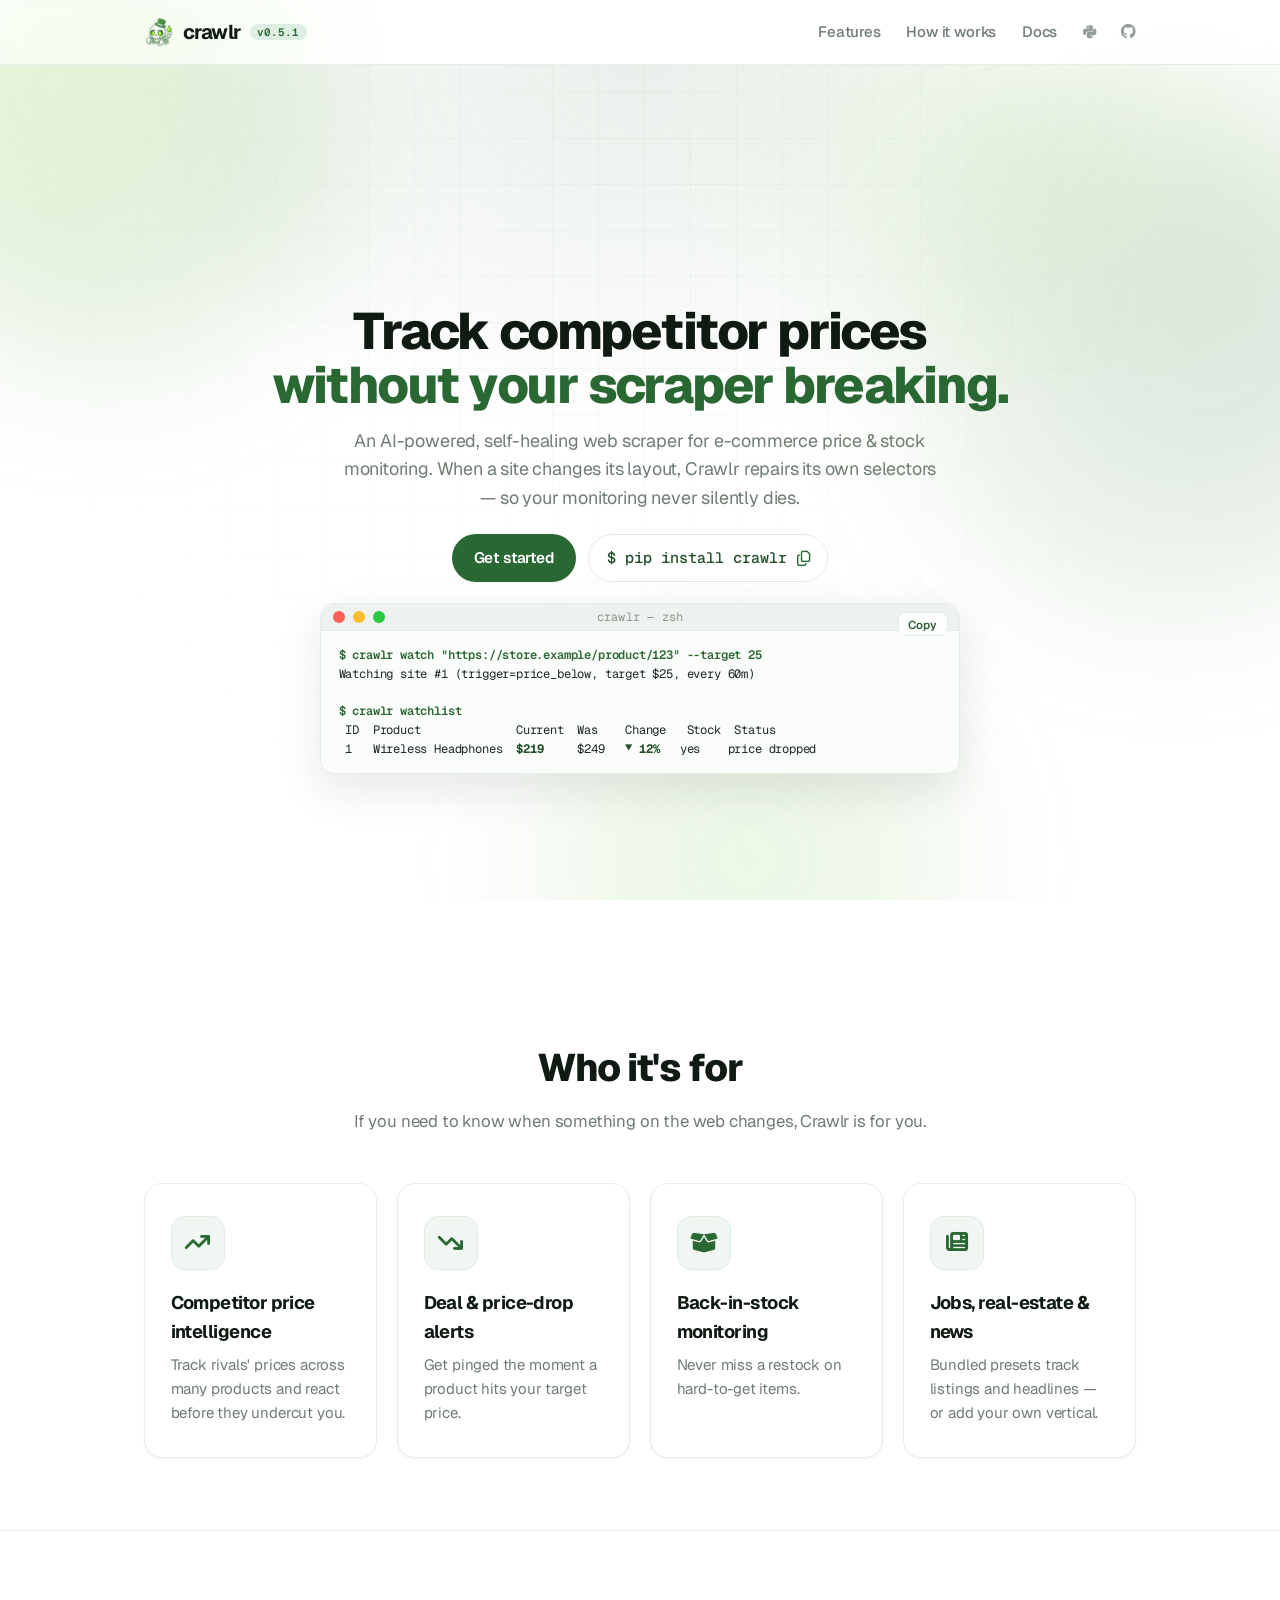
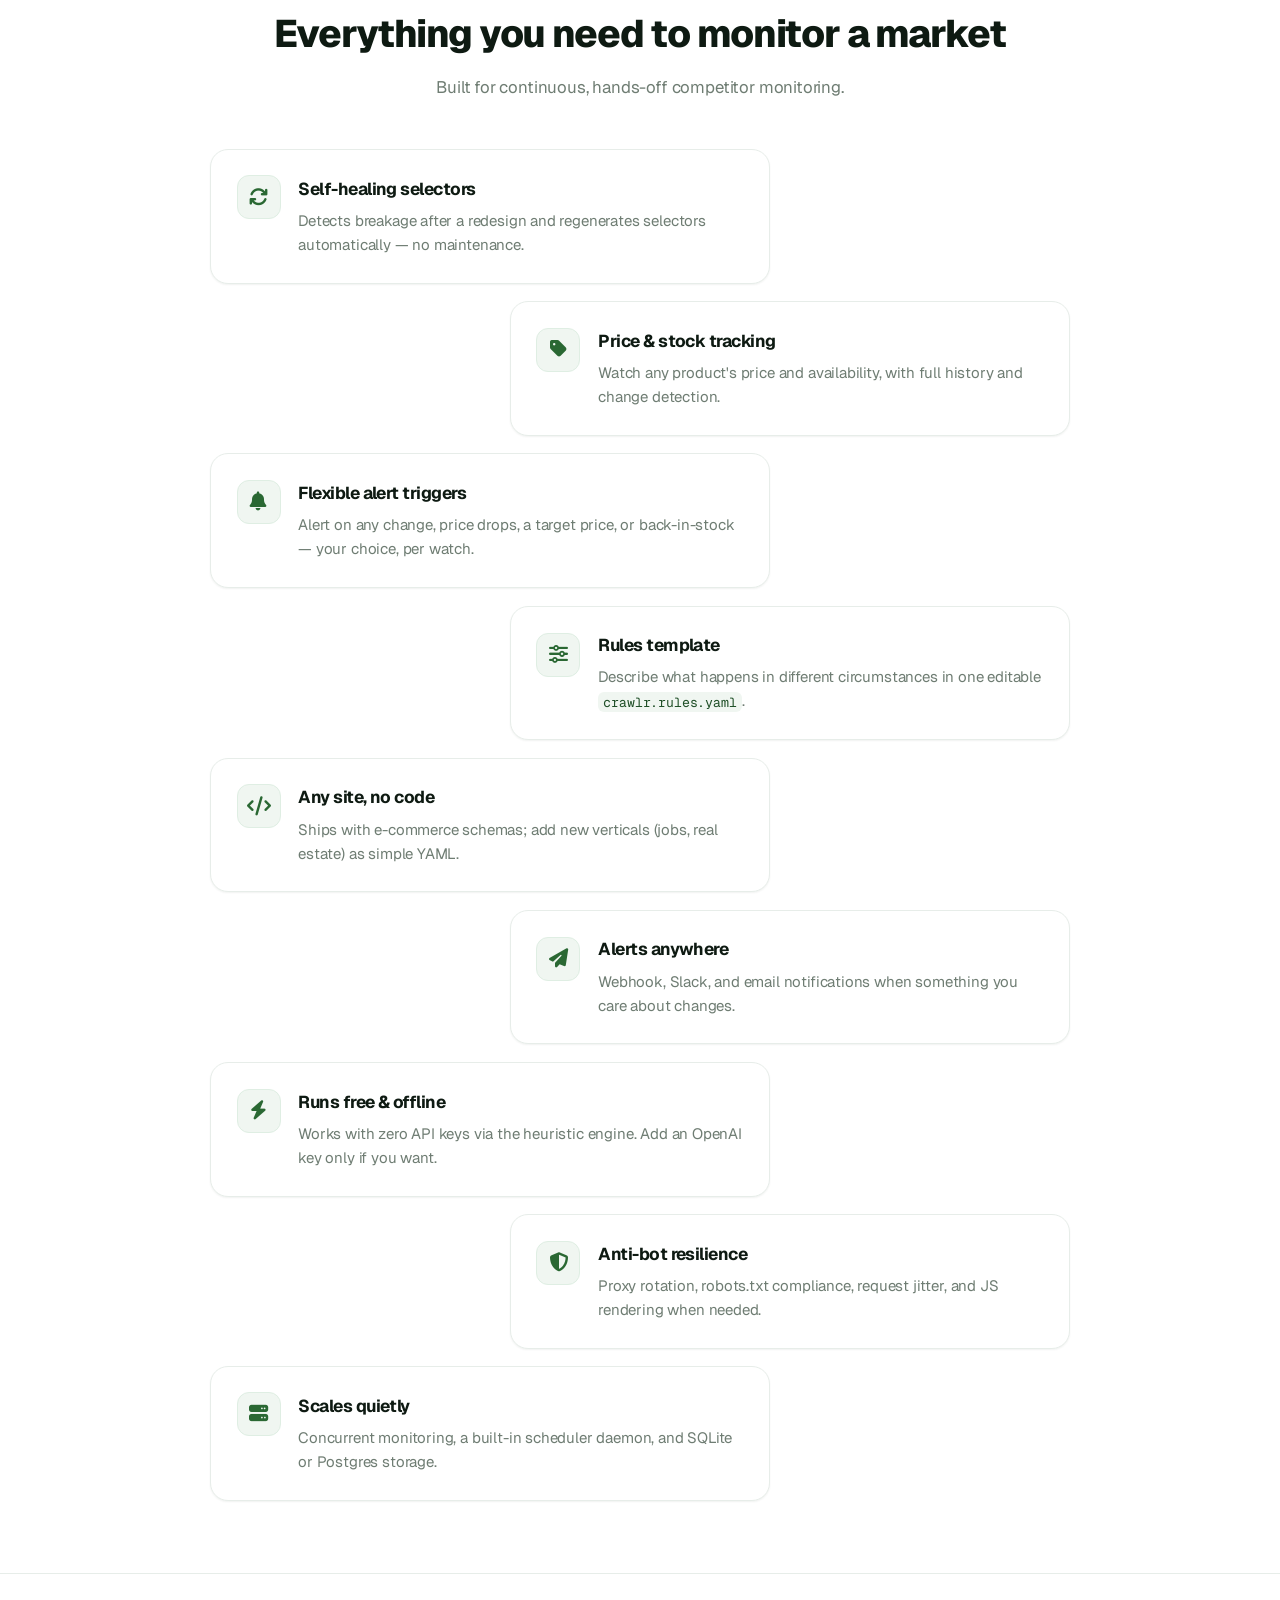
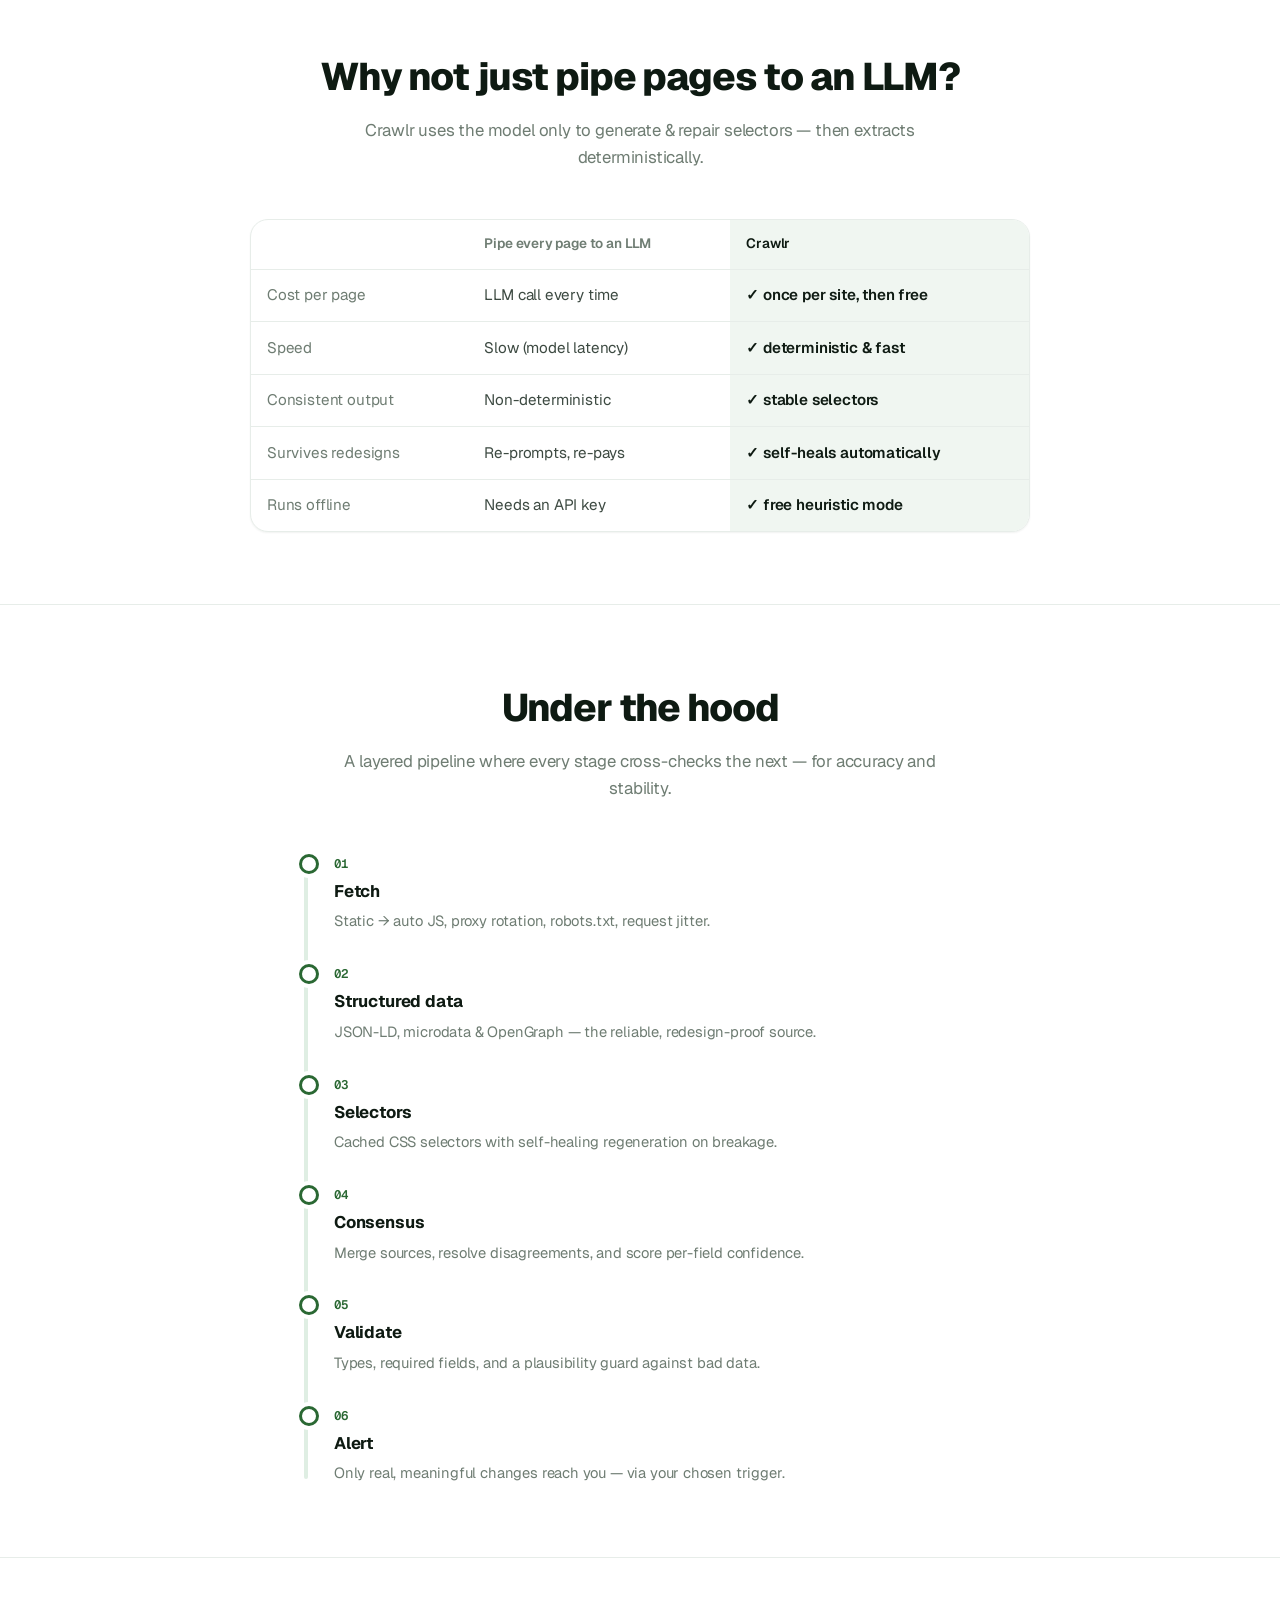
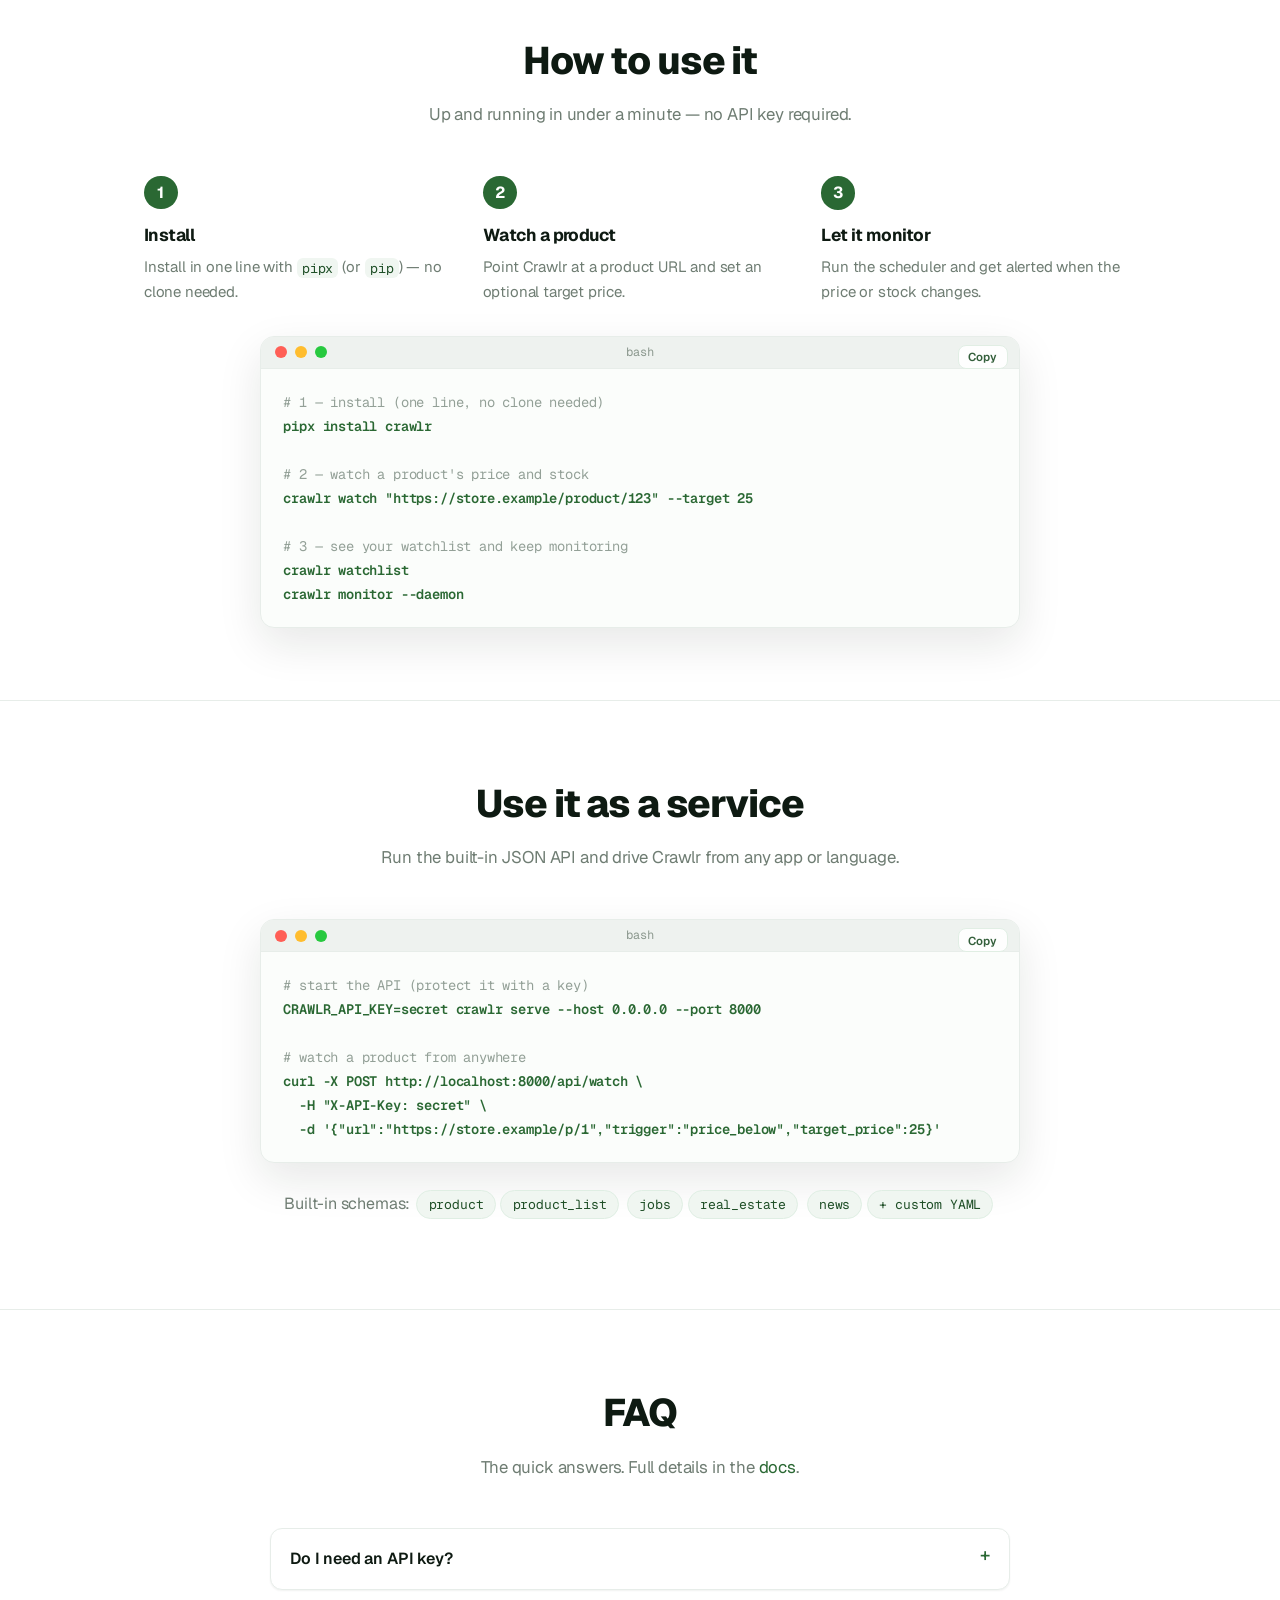
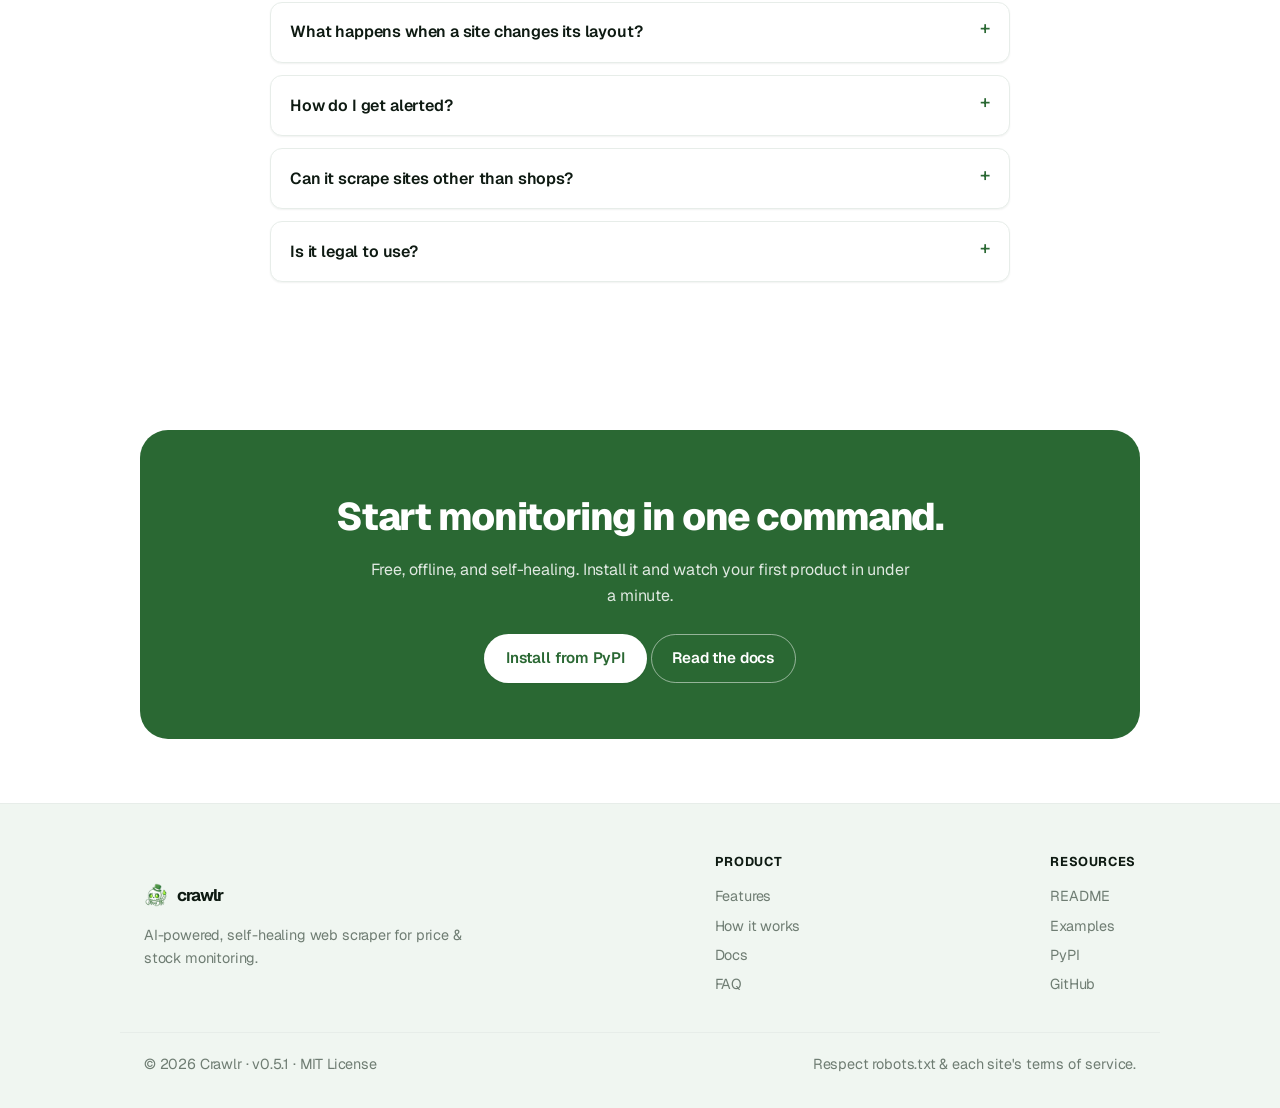
==== web/index.html @ 01086b63 "feat(canvas): query stores' JSON search APIs for real free results; 0.5.1 - Lazada (?ajax=true) and " ====
<!doctype html>
<html lang="en">
<head>
  <meta charset="utf-8">
  <meta name="viewport" content="width=device-width, initial-scale=1">
  <title>Crawlr — AI-powered, self-healing web scraper</title>
  <meta name="description" content="Crawlr is a command-line, AI-powered self-healing web scraper for e-commerce price and stock monitoring. It repairs its own selectors when sites change.">
  <meta name="theme-color" content="#2a6833">
  <link rel="canonical" href="https://01crawlr.vercel.app/">
  <link rel="icon" href="favicon.png" type="image/png">
  <link rel="apple-touch-icon" href="favicon.png">
  <meta property="og:type" content="website">
  <meta property="og:url" content="https://01crawlr.vercel.app/">
  <meta property="og:title" content="Crawlr — self-healing web scraper">
  <meta property="og:description" content="AI-powered CLI for e-commerce price & stock monitoring that repairs its own selectors when sites change.">
  <meta property="og:image" content="https://01crawlr.vercel.app/og-image.png">
  <meta name="twitter:card" content="summary_large_image">
  <meta name="twitter:title" content="Crawlr — self-healing web scraper">
  <meta name="twitter:image" content="https://01crawlr.vercel.app/og-image.png">
  <link rel="preconnect" href="https://fonts.googleapis.com">
  <link rel="preconnect" href="https://fonts.gstatic.com" crossorigin>
  <link href="https://fonts.googleapis.com/css2?family=Geist:wght@400;500;600;700;800&family=Geist+Mono:wght@400;500;600&display=swap" rel="stylesheet">
  <link href="https://unpkg.com/aos@2.3.1/dist/aos.css" rel="stylesheet">
  <link rel="stylesheet" href="https://cdnjs.cloudflare.com/ajax/libs/font-awesome/6.5.2/css/all.min.css" referrerpolicy="no-referrer">
  <link rel="stylesheet" href="styles.css">
</head>
<body>
  <div class="bg" aria-hidden="true">
    <span class="blob b1"></span>
    <span class="blob b2"></span>
    <span class="blob b3"></span>
    <span class="grid-overlay"></span>
  </div>

  <nav>
    <div class="wrap">
      <a class="brand" href="/">
        <img src="logo.png" alt="Crawlr logo">
        <span class="word">crawlr</span>
        <span class="ver">v0.5.1</span>
      </a>
      <div class="nav-links">
        <a href="#features">Features</a>
        <a href="#how" class="hide-sm">How it works</a>
        <a href="docs.html">Docs</a>
        <a class="icon-link" href="https://pypi.org/project/crawlr/" target="_blank" rel="noopener" aria-label="PyPI">
          <i class="fa-brands fa-python" aria-hidden="true"></i>
        </a>
        <a class="icon-link" href="https://github.com/ardfaiyaz/crawlr" target="_blank" rel="noopener" aria-label="GitHub">
          <i class="fa-brands fa-github" aria-hidden="true"></i>
        </a>
      </div>
    </div>
  </nav>

  <!-- Hero -->
  <header class="hero">
    <div class="wrap">
      <h1 data-aos="fade-up">Track competitor prices<br><span class="accent">without your scraper breaking.</span></h1>
      <p class="lead" data-aos="fade-up" data-aos-delay="80">
        An AI-powered, self-healing web scraper for e-commerce price &amp; stock monitoring.
        When a site changes its layout, Crawlr repairs its own selectors — so your
        monitoring never silently dies.
      </p>
      <div class="cta" data-aos="fade-up" data-aos-delay="160">
        <a class="btn btn-solid" href="#how">Get started</a>
        <button class="copychip" type="button" data-copy="pip install crawlr">
          <span class="mono">$ pip install crawlr</span>
          <span class="copychip-icon" aria-hidden="true"><i class="fa-regular fa-copy"></i></span>
        </button>
      </div>
      <div class="terminal" data-aos="fade-up" data-aos-delay="220">
        <div class="terminal-bar"><span class="tdot r"></span><span class="tdot y"></span><span class="tdot g"></span><span class="tterm">crawlr — zsh</span></div>
        <pre><span class="p">$ crawlr watch "https://store.example/product/123" --target 25</span>
Watching site #1 (trigger=price_below, target $25, every 60m)

<span class="p">$ crawlr watchlist</span>
 ID  Product              Current  Was    Change   Stock  Status
 1   Wireless Headphones  <b>$219</b>     $249   <b>▼ 12%</b>   yes    price dropped</pre>
      </div>
    </div>
  </header>

  <!-- Who it's for -->
  <section id="use-cases">
    <div class="wrap">
      <h2 data-aos="fade-up">Who it's for</h2>
      <p class="section-sub" data-aos="fade-up">If you need to know when something on the web changes, Crawlr is for you.</p>
      <div class="grid usecase-grid">
        <div class="card" data-aos="fade-up"><div class="tile"><i class="fa-solid fa-arrow-trend-up fa-fade" aria-hidden="true"></i></div><h3>Competitor price intelligence</h3><p>Track rivals' prices across many products and react before they undercut you.</p></div>
        <div class="card" data-aos="fade-up" data-aos-delay="60"><div class="tile"><i class="fa-solid fa-arrow-trend-down fa-fade" aria-hidden="true"></i></div><h3>Deal &amp; price-drop alerts</h3><p>Get pinged the moment a product hits your target price.</p></div>
        <div class="card" data-aos="fade-up" data-aos-delay="120"><div class="tile"><i class="fa-solid fa-box-open fa-bounce" aria-hidden="true"></i></div><h3>Back-in-stock monitoring</h3><p>Never miss a restock on hard-to-get items.</p></div>
        <div class="card" data-aos="fade-up" data-aos-delay="180"><div class="tile"><i class="fa-solid fa-newspaper fa-fade" aria-hidden="true"></i></div><h3>Jobs, real-estate &amp; news</h3><p>Bundled presets track listings and headlines — or add your own vertical.</p></div>
      </div>
    </div>
  </section>

  <!-- Features (alternating bento) -->
  <section id="features">
    <div class="wrap">
      <h2 data-aos="fade-up">Everything you need to monitor a market</h2>
      <p class="section-sub" data-aos="fade-up">Built for continuous, hands-off competitor monitoring.</p>
      <div class="bento">
        <div class="card" data-aos="fade-right"><div class="tile"><i class="fa-solid fa-arrows-rotate fa-spin" aria-hidden="true"></i></div><div><h3>Self-healing selectors</h3><p>Detects breakage after a redesign and regenerates selectors automatically — no maintenance.</p></div></div>
        <div class="card" data-aos="fade-left"><div class="tile"><i class="fa-solid fa-tag fa-fade" aria-hidden="true"></i></div><div><h3>Price &amp; stock tracking</h3><p>Watch any product's price and availability, with full history and change detection.</p></div></div>
        <div class="card" data-aos="fade-right"><div class="tile"><i class="fa-solid fa-bell fa-beat" aria-hidden="true"></i></div><div><h3>Flexible alert triggers</h3><p>Alert on any change, price drops, a target price, or back-in-stock — your choice, per watch.</p></div></div>
        <div class="card" data-aos="fade-left"><div class="tile"><i class="fa-solid fa-sliders fa-fade" aria-hidden="true"></i></div><div><h3>Rules template</h3><p>Describe what happens in different circumstances in one editable <code>crawlr.rules.yaml</code>.</p></div></div>
        <div class="card" data-aos="fade-right"><div class="tile"><i class="fa-solid fa-code fa-fade" aria-hidden="true"></i></div><div><h3>Any site, no code</h3><p>Ships with e-commerce schemas; add new verticals (jobs, real estate) as simple YAML.</p></div></div>
        <div class="card" data-aos="fade-left"><div class="tile"><i class="fa-solid fa-paper-plane fa-fade" aria-hidden="true"></i></div><div><h3>Alerts anywhere</h3><p>Webhook, Slack, and email notifications when something you care about changes.</p></div></div>
        <div class="card" data-aos="fade-right"><div class="tile"><i class="fa-solid fa-bolt fa-fade" aria-hidden="true"></i></div><div><h3>Runs free &amp; offline</h3><p>Works with zero API keys via the heuristic engine. Add an OpenAI key only if you want.</p></div></div>
        <div class="card" data-aos="fade-left"><div class="tile"><i class="fa-solid fa-shield-halved fa-fade" aria-hidden="true"></i></div><div><h3>Anti-bot resilience</h3><p>Proxy rotation, robots.txt compliance, request jitter, and JS rendering when needed.</p></div></div>
        <div class="card" data-aos="fade-right"><div class="tile"><i class="fa-solid fa-server fa-fade" aria-hidden="true"></i></div><div><h3>Scales quietly</h3><p>Concurrent monitoring, a built-in scheduler daemon, and SQLite or Postgres storage.</p></div></div>
      </div>
    </div>
  </section>

  <!-- Comparison -->
  <section id="why">
    <div class="wrap">
      <h2 data-aos="fade-up">Why not just pipe pages to an LLM?</h2>
      <p class="section-sub" data-aos="fade-up">Crawlr uses the model only to generate &amp; repair selectors — then extracts deterministically.</p>
      <div class="compare" data-aos="fade-up">
        <table>
          <thead><tr><th>&nbsp;</th><th>Pipe every page to an LLM</th><th class="crawlr">Crawlr</th></tr></thead>
          <tbody>
            <tr><td>Cost per page</td><td>LLM call every time</td><td class="crawlr">✓ once per site, then free</td></tr>
            <tr><td>Speed</td><td>Slow (model latency)</td><td class="crawlr">✓ deterministic &amp; fast</td></tr>
            <tr><td>Consistent output</td><td>Non-deterministic</td><td class="crawlr">✓ stable selectors</td></tr>
            <tr><td>Survives redesigns</td><td>Re-prompts, re-pays</td><td class="crawlr">✓ self-heals automatically</td></tr>
            <tr><td>Runs offline</td><td>Needs an API key</td><td class="crawlr">✓ free heuristic mode</td></tr>
          </tbody>
        </table>
      </div>
    </div>
  </section>

  <!-- Under the hood: animated vertical progress bar -->
  <section id="pipeline">
    <div class="wrap">
      <h2 data-aos="fade-up">Under the hood</h2>
      <p class="section-sub" data-aos="fade-up">A layered pipeline where every stage cross-checks the next — for accuracy and stability.</p>
      <div class="pipeline-vert" data-aos="fade-up">
        <div class="pl-track"><span class="pl-flow"></span></div>
        <ol class="pl-steps">
          <li class="pl-step"><span class="pl-k">01</span><h4>Fetch</h4><p>Static → auto JS, proxy rotation, robots.txt, request jitter.</p></li>
          <li class="pl-step"><span class="pl-k">02</span><h4>Structured data</h4><p>JSON-LD, microdata &amp; OpenGraph — the reliable, redesign-proof source.</p></li>
          <li class="pl-step"><span class="pl-k">03</span><h4>Selectors</h4><p>Cached CSS selectors with self-healing regeneration on breakage.</p></li>
          <li class="pl-step"><span class="pl-k">04</span><h4>Consensus</h4><p>Merge sources, resolve disagreements, and score per-field confidence.</p></li>
          <li class="pl-step"><span class="pl-k">05</span><h4>Validate</h4><p>Types, required fields, and a plausibility guard against bad data.</p></li>
          <li class="pl-step"><span class="pl-k">06</span><h4>Alert</h4><p>Only real, meaningful changes reach you — via your chosen trigger.</p></li>
        </ol>
      </div>
    </div>
  </section>

  <!-- How to use it -->
  <section id="how">
    <div class="wrap">
      <h2 data-aos="fade-up">How to use it</h2>
      <p class="section-sub" data-aos="fade-up">Up and running in under a minute — no API key required.</p>
      <div class="steps">
        <div class="step" data-aos="fade-up"><div class="n">1</div><h3>Install</h3><p>Install in one line with <code>pipx</code> (or <code>pip</code>) — no clone needed.</p></div>
        <div class="step" data-aos="fade-up" data-aos-delay="80"><div class="n">2</div><h3>Watch a product</h3><p>Point Crawlr at a product URL and set an optional target price.</p></div>
        <div class="step" data-aos="fade-up" data-aos-delay="160"><div class="n">3</div><h3>Let it monitor</h3><p>Run the scheduler and get alerted when the price or stock changes.</p></div>
      </div>
      <div class="terminal" data-aos="fade-up">
        <div class="terminal-bar"><span class="tdot r"></span><span class="tdot y"></span><span class="tdot g"></span><span class="tterm">bash</span></div>
        <pre><span class="c"># 1 — install (one line, no clone needed)</span>
<span class="p">pipx install crawlr</span>

<span class="c"># 2 — watch a product's price and stock</span>
<span class="p">crawlr watch "https://store.example/product/123" --target 25</span>

<span class="c"># 3 — see your watchlist and keep monitoring</span>
<span class="p">crawlr watchlist</span>
<span class="p">crawlr monitor --daemon</span></pre>
      </div>
    </div>
  </section>

  <!-- Hosted API -->
  <section id="api">
    <div class="wrap">
      <h2 data-aos="fade-up">Use it as a service</h2>
      <p class="section-sub" data-aos="fade-up">Run the built-in JSON API and drive Crawlr from any app or language.</p>
      <div class="terminal" data-aos="fade-up">
        <div class="terminal-bar"><span class="tdot r"></span><span class="tdot y"></span><span class="tdot g"></span><span class="tterm">bash</span></div>
        <pre><span class="c"># start the API (protect it with a key)</span>
<span class="p">CRAWLR_API_KEY=secret crawlr serve --host 0.0.0.0 --port 8000</span>

<span class="c"># watch a product from anywhere</span>
<span class="p">curl -X POST http://localhost:8000/api/watch \
  -H "X-API-Key: secret" \
  -d '{"url":"https://store.example/p/1","trigger":"price_below","target_price":25}'</span></pre>
      </div>
      <p class="verticals" data-aos="fade-up">
        Built-in schemas:
        <span class="pill">product</span><span class="pill">product_list</span>
        <span class="pill">jobs</span><span class="pill">real_estate</span>
        <span class="pill">news</span><span class="pill">+ custom YAML</span>
      </p>
    </div>
  </section>

  <!-- FAQ -->
  <section id="faq">
    <div class="wrap">
      <h2 data-aos="fade-up">FAQ</h2>
      <p class="section-sub" data-aos="fade-up">The quick answers. Full details in the <a href="docs.html">docs</a>.</p>
      <div class="faq" data-aos="fade-up">
        <details>
          <summary>Do I need an API key?</summary>
          <p>No. Crawlr runs fully offline using a free heuristic selector engine. An OpenAI or
            Anthropic key is optional and only improves accuracy on unusual layouts — and even then
            the model runs once per site, so cost is tiny.</p>
        </details>
        <details>
          <summary>What happens when a site changes its layout?</summary>
          <p>Crawlr detects when its cached selectors stop matching and automatically regenerates
            them — so your monitoring keeps working instead of silently breaking.</p>
        </details>
        <details>
          <summary>How do I get alerted?</summary>
          <p>Choose a trigger per watch — any change, price drop, a target price, or back-in-stock —
            and connect a webhook, Slack, or email. For richer logic, edit a single
            <code>crawlr.rules.yaml</code>.</p>
        </details>
        <details>
          <summary>Can it scrape sites other than shops?</summary>
          <p>Yes. The engine is general-purpose; add new verticals (jobs, real estate, leads) as
            plain YAML schemas — no code.</p>
        </details>
        <details>
          <summary>Is it legal to use?</summary>
          <p>Crawlr honors robots.txt by default. You're responsible for respecting each site's
            terms of service — point it at sites you're allowed to monitor.</p>
        </details>
      </div>
    </div>
  </section>

  <!-- CTA -->
  <section class="cta-band" data-aos="zoom-in">
    <div class="wrap">
      <h2>Start monitoring in one command.</h2>
      <p>Free, offline, and self-healing. Install it and watch your first product in under a minute.</p>
      <div class="cta">
        <a class="btn btn-solid" href="https://pypi.org/project/crawlr/" target="_blank" rel="noopener">Install from PyPI</a>
        <a class="btn btn-ghost" href="docs.html">Read the docs</a>
      </div>
    </div>
  </section>

  <!-- Footer -->
  <footer>
    <div class="wrap footer-top">
      <div class="footer-brand">
        <a class="brand" href="/"><img src="logo.png" alt="Crawlr logo"><span class="word">crawlr</span></a>
        <p>AI-powered, self-healing web scraper for price &amp; stock monitoring.</p>
      </div>
      <div class="footer-col">
        <h5>Product</h5>
        <a href="#features">Features</a>
        <a href="#how">How it works</a>
        <a href="docs.html">Docs</a>
        <a href="#faq">FAQ</a>
      </div>
      <div class="footer-col">
        <h5>Resources</h5>
        <a href="https://github.com/ardfaiyaz/crawlr#readme" target="_blank" rel="noopener">README</a>
        <a href="https://github.com/ardfaiyaz/crawlr/tree/main/examples" target="_blank" rel="noopener">Examples</a>
        <a href="https://pypi.org/project/crawlr/" target="_blank" rel="noopener">PyPI</a>
        <a href="https://github.com/ardfaiyaz/crawlr" target="_blank" rel="noopener">GitHub</a>
      </div>
    </div>
    <div class="wrap footer-bottom">
      <span>© 2026 Crawlr · v0.5.1 · MIT License</span>
      <span class="muted-note">Respect robots.txt &amp; each site's terms of service.</span>
    </div>
  </footer>

  <script src="https://unpkg.com/aos@2.3.1/dist/aos.js"></script>
  <script src="app.js"></script>
</body>
</html>
---- web/styles.css ----
/* Crawlr website — white & green (#2a6833), Geist type, Apple/firecrawl-inspired. */
:root {
  --green: #2a6833;
  --green-strong: #1f4f27;
  --green-050: #f0f6f1;
  --green-100: #dfeee3;
  --lime: #7bd23f;

  --ink: #0e1a12;
  --body: #3d4a42;
  --muted: #6f7d73;
  --paper: #ffffff;
  --line: #e7ede9;
  --card: #ffffff;

  --radius: 18px;
  --radius-sm: 12px;
  --shadow-sm: 0 1px 2px rgba(16, 26, 18, 0.06);
  --shadow: 0 10px 30px rgba(16, 26, 18, 0.08);

  --font: "Geist", -apple-system, BlinkMacSystemFont, "SF Pro Text", "Segoe UI", Roboto, sans-serif;
  --mono: "Geist Mono", ui-monospace, "SF Mono", Menlo, Consolas, monospace;
}

* { box-sizing: border-box; }
html { scroll-behavior: smooth; background: var(--paper); }
body {
  font-family: var(--font);
  color: var(--body);
  background: transparent;
  margin: 0;
  line-height: 1.6;
  letter-spacing: -0.011em;
  -webkit-font-smoothing: antialiased;
}
h1, h2, h3 { color: var(--ink); letter-spacing: -0.03em; }
a { color: var(--green); text-decoration: none; }
a:hover { color: var(--green-strong); }

.wrap { max-width: 1040px; margin: 0 auto; padding: 0 1.5rem; }
.accent { color: var(--green); }

/* ---- Nav ---- */
nav {
  position: sticky; top: 0; z-index: 20;
  background: rgba(255, 255, 255, 0.72);
  backdrop-filter: saturate(180%) blur(18px);
  -webkit-backdrop-filter: saturate(180%) blur(18px);
  border-bottom: 1px solid var(--line);
}
nav .wrap { display: flex; align-items: center; justify-content: space-between; height: 64px; }
.brand { display: inline-flex; align-items: center; gap: 0.55rem; color: var(--ink); font-weight: 700; }
.brand img { width: 30px; height: 30px; display: block; }
.brand .word { font-size: 1.25rem; letter-spacing: -0.04em; }
.brand .ver {
  font-family: var(--mono);
  font-size: 0.68rem;
  font-weight: 600;
  color: var(--green);
  background: var(--green-100);
  border: 1px solid var(--green-100);
  padding: 0.08rem 0.4rem;
  border-radius: 999px;
  letter-spacing: 0;
  line-height: 1;
}
.nav-links { display: flex; align-items: center; gap: 1.6rem; }
.nav-links a { color: var(--muted); font-size: 0.94rem; font-weight: 500; }
.nav-links a:hover { color: var(--ink); }

/* ---- Buttons ---- */
.btn {
  display: inline-flex; align-items: center; gap: 0.4rem; font-family: var(--font);
  font-size: 0.95rem; font-weight: 600; padding: 0.7rem 1.3rem; border-radius: 999px;
  cursor: pointer; border: 1px solid transparent; transition: all 0.15s ease; white-space: nowrap;
}
.btn-solid { background: var(--green); color: #fff; box-shadow: var(--shadow-sm); }
.btn-solid:hover { background: var(--green-strong); color: #fff; transform: translateY(-1px); }
.btn-ghost { background: #fff; color: var(--green); border-color: var(--green-100); }
.btn-ghost:hover { color: var(--green-strong); border-color: var(--green); }
.btn-sm { padding: 0.45rem 0.95rem; font-size: 0.86rem; }

/* ---- Hero ---- */
.hero { position: relative; padding: 6.5rem 0 4.5rem; text-align: center; overflow: hidden; }
.hero::before {
  content: ""; position: absolute; inset: 0; z-index: -1;
  background:
    radial-gradient(60% 60% at 50% 0%, rgba(42, 104, 51, 0.10), transparent 70%),
    radial-gradient(40% 40% at 80% 10%, rgba(123, 210, 63, 0.10), transparent 70%);
}
.eyebrow {
  display: inline-flex; align-items: center; gap: 0.45rem; font-size: 0.8rem; font-weight: 600;
  color: var(--green-strong); background: var(--green-050); border: 1px solid var(--green-100);
  padding: 0.35rem 0.85rem; border-radius: 999px; margin-bottom: 1.5rem;
}
.eyebrow .dot { width: 7px; height: 7px; border-radius: 50%; background: var(--green); }
.hero h1 { font-size: clamp(2.6rem, 6.2vw, 4.4rem); line-height: 1.03; margin: 0 0 1.2rem; font-weight: 800; }
.hero p.lead { font-size: clamp(1.05rem, 2.2vw, 1.35rem); color: var(--muted); max-width: 660px; margin: 0 auto 2rem; }
.hero .cta { display: flex; gap: 0.8rem; justify-content: center; flex-wrap: wrap; }

/* ---- Sections ---- */
section { padding: 4.5rem 0; }
section + section { border-top: 1px solid var(--line); }
section h2 { font-size: clamp(1.7rem, 3.6vw, 2.4rem); font-weight: 800; margin: 0 0 0.6rem; text-align: center; }
section .section-sub { color: var(--muted); text-align: center; max-width: 640px; margin: 0 auto 3rem; font-size: 1.05rem; }

/* ---- Feature grid ---- */
.grid { display: grid; grid-template-columns: repeat(3, 1fr); gap: 1.1rem; }
.card {
  background: var(--card); border: 1px solid var(--line); border-radius: var(--radius);
  padding: 1.6rem; box-shadow: var(--shadow-sm); transition: transform 0.12s ease, box-shadow 0.15s ease, border-color 0.15s ease;
}
.card:hover { transform: translateY(-3px); box-shadow: var(--shadow); border-color: var(--green-100); }
.tile {
  width: 44px; height: 44px; border-radius: 12px; background: var(--green-050);
  color: var(--green); display: flex; align-items: center; justify-content: center;
  font-family: var(--mono); font-size: 1.25rem; font-weight: 700; margin-bottom: 1rem;
  border: 1px solid var(--green-100);
}
.card h3 { margin: 0 0 0.4rem; font-size: 1.08rem; }
.card p { margin: 0; color: var(--muted); font-size: 0.94rem; }

/* ---- Steps ---- */
.steps { display: grid; grid-template-columns: repeat(3, 1fr); gap: 1.5rem; margin-bottom: 2rem; }
.step .n {
  display: inline-flex; align-items: center; justify-content: center; width: 2.1rem; height: 2.1rem;
  border-radius: 50%; background: var(--green); color: #fff; font-weight: 700; margin-bottom: 0.8rem;
}
.step h3 { margin: 0 0 0.35rem; font-size: 1.08rem; }
.step p { margin: 0; color: var(--muted); font-size: 0.94rem; }

/* ---- Code cards ---- */
pre {
  position: relative; background: #0e1a12; color: #eaf3ec; border-radius: var(--radius);
  padding: 1.3rem 1.4rem; overflow-x: auto; font-family: var(--mono); font-size: 0.86rem;
  line-height: 1.75; margin: 1.25rem 0; box-shadow: var(--shadow); border: 1px solid #16241a;
}
pre.light {
  background: var(--green-050); color: var(--ink); border: 1px solid var(--green-100); box-shadow: var(--shadow-sm);
}
pre .p { color: var(--lime); font-weight: 500; }
pre.light .p { color: var(--green); font-weight: 600; }
pre .c { color: #7f9a86; }
pre.light .c { color: var(--muted); }
pre b { color: #fff; }
pre.light b { color: var(--green-strong); }
code { font-family: var(--mono); font-size: 0.88em; background: var(--green-050); color: var(--green-strong); padding: 0.12em 0.4em; border-radius: 6px; }
pre code { background: none; padding: 0; color: inherit; }
.hero-demo { text-align: left; max-width: 760px; margin: 2.75rem auto 0; }

.copy {
  position: absolute; top: 0.6rem; right: 0.6rem; font-family: var(--font); background: rgba(255,255,255,0.9);
  color: var(--green-strong); border: 1px solid var(--green-100); border-radius: 8px; padding: 0.22rem 0.6rem;
  font-size: 0.72rem; font-weight: 600; cursor: pointer; opacity: 0.9;
}
.copy:hover { opacity: 1; background: #fff; }

/* ---- FAQ ---- */
.faq { max-width: 740px; margin: 0 auto; }
.faq details { background: #fff; border: 1px solid var(--line); border-radius: var(--radius-sm); padding: 0 1.2rem; margin-bottom: 0.75rem; box-shadow: var(--shadow-sm); }
.faq details[open] { border-color: var(--green-100); }
.faq summary { cursor: pointer; font-weight: 600; color: var(--ink); padding: 1.05rem 0; list-style: none; outline: none; }
.faq summary::-webkit-details-marker { display: none; }
.faq summary::after { content: "+"; float: right; color: var(--green); font-weight: 500; font-size: 1.15rem; line-height: 1; }
.faq details[open] summary::after { content: "\2013"; }
.faq details p { margin: 0 0 1.1rem; color: var(--body); font-size: 0.96rem; }

/* ---- Footer ---- */
footer { border-top: 1px solid var(--line); padding: 2.5rem 0; color: var(--muted); font-size: 0.9rem; background: var(--green-050); }
footer .wrap { display: flex; align-items: center; justify-content: space-between; flex-wrap: wrap; gap: 1rem; }
footer .brand img { width: 24px; height: 24px; }
footer .brand .word { font-size: 1.05rem; }

/* ---- Responsive ---- */
@media (max-width: 820px) {
  .grid, .steps { grid-template-columns: 1fr; }
  .nav-links { gap: 1rem; }
  .nav-links .hide-sm { display: none; }
}


/* ---- Animated abstract background ---- */
.bg { position: fixed; inset: 0; z-index: -1; overflow: hidden; pointer-events: none; background: var(--paper); }
.blob { position: absolute; border-radius: 50%; filter: blur(72px); opacity: 0.5; will-change: transform; }
.b1 { width: 460px; height: 460px; left: -120px; top: -90px;
      background: radial-gradient(circle at 30% 30%, rgba(123,210,63,0.45), rgba(42,104,51,0.22)); animation: float1 26s ease-in-out infinite; }
.b2 { width: 520px; height: 520px; right: -150px; top: 100px;
      background: radial-gradient(circle at 60% 40%, rgba(42,104,51,0.34), rgba(123,210,63,0.14)); animation: float2 32s ease-in-out infinite; }
.b3 { width: 420px; height: 420px; left: 42%; bottom: -170px;
      background: radial-gradient(circle at 50% 50%, rgba(123,210,63,0.30), rgba(42,104,51,0.12)); animation: float3 28s ease-in-out infinite; }
@keyframes float1 { 0%,100% { transform: translate(0,0) scale(1); } 50% { transform: translate(90px,60px) scale(1.15); } }
@keyframes float2 { 0%,100% { transform: translate(0,0) scale(1); } 50% { transform: translate(-80px,50px) scale(1.1); } }
@keyframes float3 { 0%,100% { transform: translate(0,0) scale(1); } 50% { transform: translate(40px,-70px) scale(1.2); } }
.grid-overlay {
  position: absolute; inset: 0;
  background-image:
    linear-gradient(rgba(42,104,51,0.045) 1px, transparent 1px),
    linear-gradient(90deg, rgba(42,104,51,0.045) 1px, transparent 1px);
  background-size: 46px 46px;
  -webkit-mask-image: radial-gradient(circle at 50% 25%, black, transparent 72%);
  mask-image: radial-gradient(circle at 50% 25%, black, transparent 72%);
}
@media (prefers-reduced-motion: reduce) { .blob { animation: none; } }

/* ---- Nav icons ---- */
.icon-link { display: inline-flex; align-items: center; opacity: 0.75; transition: opacity 0.15s ease; }
.icon-link:hover { opacity: 1; }
.icon-link img { display: block; }

/* ---- Stats strip ---- */
.stats { padding: 2.5rem 0; }
.stats .wrap { display: grid; grid-template-columns: repeat(4, 1fr); gap: 1rem; text-align: center; }
.stat { display: flex; flex-direction: column; gap: 0.15rem; }
.stat .num { font-size: 2rem; font-weight: 800; color: var(--green); letter-spacing: -0.03em; }
.stat .lbl { color: var(--muted); font-size: 0.88rem; }

/* ---- Pipeline ---- */
.pipeline { display: flex; align-items: stretch; justify-content: center; flex-wrap: wrap; gap: 0.6rem; }
.layer {
  flex: 1 1 148px; min-width: 148px; background: var(--card); border: 1px solid var(--line);
  border-radius: var(--radius-sm); padding: 1rem 1.05rem; box-shadow: var(--shadow-sm);
  transition: transform 0.12s ease, border-color 0.15s ease;
}
.layer:hover { transform: translateY(-3px); border-color: var(--green-100); }
.layer .k { font-family: var(--mono); font-size: 0.75rem; color: var(--green); font-weight: 600; }
.layer h4 { margin: 0.3rem 0; font-size: 1rem; color: var(--ink); }
.layer p { margin: 0; color: var(--muted); font-size: 0.85rem; }
.arrow { display: flex; align-items: center; color: var(--green); font-weight: 700; font-size: 1.1rem; }

/* ---- CTA band ---- */
.cta-band {
  text-align: center; background: var(--green); color: #fff; border-radius: 28px;
  max-width: 1000px; margin: 4rem auto; padding: 3.5rem 1.5rem; border-top: none;
}
.cta-band h2 { color: #fff; }
.cta-band p { color: rgba(255,255,255,0.85); max-width: 540px; margin: 0.5rem auto 1.6rem; }
.cta-band .cta { justify-content: center; }
.cta-band .btn-solid { background: #fff; color: var(--green); }
.cta-band .btn-solid:hover { background: #eef5f0; color: var(--green-strong); }
.cta-band .btn-ghost { background: transparent; color: #fff; border-color: rgba(255,255,255,0.5); }
.cta-band .btn-ghost:hover { color: #fff; border-color: #fff; }

/* ---- Footer icons ---- */
.footer-links { display: flex; gap: 1rem; align-items: center; }
.footer-links a { opacity: 0.8; }
.footer-links a:hover { opacity: 1; }
.footer-links img { display: block; }

@media (max-width: 820px) {
  .stats .wrap { grid-template-columns: repeat(2, 1fr); gap: 1.5rem; }
  .arrow { transform: rotate(90deg); }
  .layer { flex-basis: 100%; }
}


/* ---- Badges row ---- */
.badges { display: flex; gap: 0.5rem; justify-content: center; flex-wrap: wrap; margin-top: 1.5rem; }
.badges img { height: 22px; }

/* ---- Copy chip (hero install) ---- */
.copychip {
  display: inline-flex; align-items: center; gap: 0.6rem; font-family: var(--font);
  background: #fff; color: var(--green-strong); border: 1px solid var(--green-100);
  border-radius: 999px; padding: 0.6rem 1.1rem; font-size: 0.95rem; font-weight: 600;
  cursor: pointer; transition: all 0.15s ease;
}
.copychip:hover { border-color: var(--green); transform: translateY(-1px); }
.copychip .mono { font-family: var(--mono); font-weight: 500; }
.copychip .copychip-icon { color: var(--green); font-size: 1.05rem; }
.copychip.copied { border-color: var(--green); }

/* ---- Comparison table ---- */
.compare { max-width: 780px; margin: 0 auto; border: 1px solid var(--line); border-radius: var(--radius); overflow: hidden; box-shadow: var(--shadow-sm); background: #fff; }
.compare table { width: 100%; border-collapse: collapse; font-size: 0.95rem; }
.compare th, .compare td { text-align: left; padding: 0.85rem 1rem; border-bottom: 1px solid var(--line); }
.compare thead th { color: var(--muted); font-weight: 600; font-size: 0.85rem; }
.compare th.crawlr, .compare td.crawlr { background: var(--green-050); color: var(--ink); font-weight: 600; }
.compare tbody tr:last-child td { border-bottom: 0; }
.compare td:first-child { color: var(--muted); }

/* ---- Verticals pills ---- */
.verticals { text-align: center; color: var(--muted); margin-top: 1.5rem; }
.pill {
  display: inline-block; background: var(--green-050); color: var(--green-strong);
  border: 1px solid var(--green-100); border-radius: 999px; padding: 0.2rem 0.7rem;
  font-family: var(--mono); font-size: 0.82rem; margin: 0.15rem;
}

/* ---- Richer footer ---- */
footer { border-top: 1px solid var(--line); padding: 3rem 0 2rem; color: var(--muted); font-size: 0.9rem; background: var(--green-050); }
.footer-top { display: grid; grid-template-columns: 2fr 1fr 1fr; gap: 2rem; }
.footer-brand p { margin: 0.6rem 0 0; max-width: 320px; }
.footer-col h5 { margin: 0 0 0.6rem; color: var(--ink); font-size: 0.8rem; text-transform: uppercase; letter-spacing: 0.05em; }
.footer-col a { display: block; color: var(--muted); padding: 0.2rem 0; }
.footer-col a:hover { color: var(--green-strong); }
.footer-bottom { display: flex; justify-content: space-between; flex-wrap: wrap; gap: 0.5rem; margin-top: 2rem; padding-top: 1.25rem; border-top: 1px solid var(--line); }
.footer-bottom .muted-note { color: var(--muted); }

@media (max-width: 820px) {
  .footer-top { grid-template-columns: 1fr; gap: 1.5rem; }
}


/* =========================================================================
   v4 — Apple/iOS polish, macOS terminals, bento, vertical pipeline, docs
   ========================================================================= */

/* ---- macOS terminal window (wraps all code blocks) ---- */
.terminal {
  position: relative; max-width: 760px; margin: 1.75rem auto 0; text-align: left;
  background: #0e1a12; border: 1px solid #16241a; border-radius: 14px; overflow: hidden;
  box-shadow: 0 20px 55px rgba(16, 26, 18, 0.18);
}
.hero .terminal { margin-top: 2.75rem; }
.terminal-bar {
  position: relative; display: flex; align-items: center; gap: 8px;
  padding: 0.6rem 0.9rem; background: #182a1f; border-bottom: 1px solid #0a140e;
}
.tdot { width: 12px; height: 12px; border-radius: 50%; display: inline-block; }
.tdot.r { background: #ff5f56; } .tdot.y { background: #ffbd2e; } .tdot.g { background: #27c93f; }
.tterm {
  position: absolute; left: 0; right: 0; text-align: center; pointer-events: none;
  color: #7f9a86; font-family: var(--mono); font-size: 0.75rem; letter-spacing: 0.02em;
}
.terminal pre {
  margin: 0; border: 0; border-radius: 0; box-shadow: none; background: transparent;
}
.terminal .copy { top: 0.5rem; right: 0.7rem; z-index: 2; }

/* ---- Alternating bento (Features) ---- */
.bento { display: flex; flex-direction: column; gap: 1.1rem; max-width: 860px; margin: 0 auto; }
.bento .card { display: flex; gap: 1.1rem; align-items: flex-start; width: min(560px, 94%); }
.bento .card .tile { flex: 0 0 auto; }
.bento .card h3 { margin: 0 0 0.35rem; }
.bento .card:nth-child(odd) { align-self: flex-start; }
.bento .card:nth-child(even) { align-self: flex-end; }

/* ---- Animated vertical progress pipeline ---- */
.pipeline-vert { position: relative; max-width: 700px; margin: 0 auto; padding-left: 44px; }
.pl-track {
  position: absolute; left: 14px; top: 6px; bottom: 6px; width: 4px;
  background: var(--green-100); border-radius: 4px; overflow: hidden;
}
.pl-flow {
  position: absolute; left: 0; right: 0; height: 42%; top: -42%;
  background: linear-gradient(180deg, transparent, var(--green), var(--lime));
  animation: plflow 2.6s linear infinite;
}
@keyframes plflow { to { top: 100%; } }
.pl-steps { list-style: none; margin: 0; padding: 0; }
.pl-step { position: relative; padding: 0 0 1.7rem; }
.pl-step:last-child { padding-bottom: 0; }
.pl-step::before {
  content: ""; position: absolute; left: -35px; top: 4px; width: 14px; height: 14px;
  border-radius: 50%; background: #fff; border: 3px solid var(--green);
  box-shadow: 0 0 0 4px var(--paper); transition: transform 0.15s ease, background 0.15s ease;
}
.pl-step:hover::before { transform: scale(1.35); background: var(--green); }
.pl-k { font-family: var(--mono); color: var(--green); font-weight: 600; font-size: 0.78rem; }
.pl-step h4 { margin: 0.15rem 0 0.3rem; color: var(--ink); font-size: 1.05rem; }
.pl-step p { margin: 0; color: var(--muted); font-size: 0.92rem; }

/* ---- Extra hover effects ---- */
.card .tile { transition: background 0.18s ease, color 0.18s ease, border-color 0.18s ease; }
.card:hover .tile { background: var(--green); color: #fff; border-color: var(--green); }

/* ---- Icon library (Font Awesome) ---- */
.tile i { font-size: 1.2rem; line-height: 1; }
.usecase-grid .card .tile i { font-size: 1.4rem; }
.icon-link { font-size: 1.2rem; }
.icon-link i { transition: transform 0.18s ease; }
.icon-link:hover i { transform: translateY(-2px) scale(1.1); }
.copychip-icon i { font-size: 0.95rem; }
.copychip:hover .copychip-icon i { animation: copypop 0.45s ease; }
@keyframes copypop { 0% { transform: scale(1); } 45% { transform: scale(1.25) rotate(-8deg); } 100% { transform: scale(1); } }
/* slow a couple of the busier animations so the page stays calm */
.tile .fa-spin { --fa-animation-duration: 6s; }
.tile .fa-fade { --fa-animation-duration: 3s; --fa-fade-opacity: 0.55; }
.tile .fa-beat { --fa-animation-duration: 2.4s; --fa-beat-scale: 1.15; }
.tile .fa-bounce { --fa-animation-duration: 3s; }
.pill { transition: all 0.15s ease; }
.pill:hover { background: var(--green); color: #fff; border-color: var(--green); transform: translateY(-1px); }
.btn-solid:hover { box-shadow: 0 10px 24px rgba(42, 104, 51, 0.28); }
.brand img { transition: transform 0.2s ease; }
.brand:hover img { transform: rotate(-6deg) scale(1.06); }
.nav-links a:not(.btn):not(.icon-link) { position: relative; }
.nav-links a:not(.btn):not(.icon-link)::after {
  content: ""; position: absolute; left: 0; bottom: -5px; height: 2px; width: 0;
  background: var(--green); transition: width 0.2s ease;
}
.nav-links a:not(.btn):not(.icon-link):hover::after { width: 100%; }
.compare tbody tr { transition: background 0.15s ease; }
.compare tbody tr:hover td { background: #f6faf7; }
.compare tbody tr:hover td.crawlr { background: var(--green-100); }

/* ---- Docs page ---- */
.doc-layout { display: grid; grid-template-columns: 220px 1fr; gap: 3rem; padding: 2.5rem 1.5rem 4rem; align-items: start; }
.doc-side { position: sticky; top: 88px; align-self: start; font-size: 0.92rem; max-height: calc(100vh - 110px); overflow-y: auto; }
.doc-side h5 { margin: 1.2rem 0 0.4rem; font-size: 0.72rem; text-transform: uppercase; letter-spacing: 0.08em; color: var(--muted); }
.doc-side h5:first-child { margin-top: 0; }
.doc-side a { display: block; color: var(--muted); padding: 0.28rem 0; border-left: 2px solid transparent; padding-left: 0.7rem; margin-left: -0.7rem; }
.doc-side a:hover { color: var(--ink); }
.doc-side a.active { color: var(--green-strong); border-left-color: var(--green); font-weight: 600; }
.doc-main { min-width: 0; max-width: 760px; }
.doc-main h1 { font-size: 2.2rem; margin: 0 0 1.5rem; }
.doc-main h2 { font-size: 1.5rem; margin: 2.5rem 0 0.75rem; scroll-margin-top: 88px; }
.doc-main h3 { font-size: 1.15rem; margin: 1.75rem 0 0.5rem; }
.doc-main p, .doc-main li { color: #33413a; }
.doc-main ul, .doc-main ol { padding-left: 1.3rem; }
.doc-main li { margin: 0.35rem 0; }
.doc-main table { width: 100%; border-collapse: collapse; margin: 1rem 0; font-size: 0.92rem; background: #fff; border: 1px solid var(--line); border-radius: 12px; overflow: hidden; }
.doc-main th, .doc-main td { text-align: left; padding: 0.7rem 0.85rem; border-bottom: 1px solid var(--line); vertical-align: top; }
.doc-main th { color: var(--muted); font-size: 0.8rem; text-transform: uppercase; letter-spacing: 0.04em; }
.doc-main tbody tr:last-child td { border-bottom: 0; }
.doc-main .terminal { margin: 1rem 0; }
.doc-foot { margin-top: 3rem; padding-top: 1.5rem; border-top: 1px solid var(--line); color: var(--muted); }

@media (max-width: 820px) {
  .doc-layout { grid-template-columns: 1fr; gap: 1rem; }
  .doc-side { position: static; max-height: none; border-bottom: 1px solid var(--line); padding-bottom: 1rem; }
}

/* ---- Respect reduced motion ---- */
@media (prefers-reduced-motion: reduce) {
  .blob, .pl-flow { animation: none; }
}


/* =========================================================================
   v5 — 100vh centered hero, 4-up use cases, light terminals, GitHub icon
   ========================================================================= */

/* ---- Hero: full viewport height, vertically centered ---- */
.hero { min-height: 100vh; display: flex; align-items: center; padding: 5rem 0; }
.hero .wrap { width: 100%; }

/* ---- "Who it's for": four big cards with a lively hover ---- */
.usecase-grid { grid-template-columns: repeat(4, 1fr); gap: 1.25rem; }
.usecase-grid .card {
  padding: 2rem 1.6rem; min-height: 250px;
  transition: transform 0.22s cubic-bezier(0.2, 0.7, 0.3, 1), box-shadow 0.22s ease, border-color 0.2s ease;
}
.usecase-grid .card .tile {
  width: 54px; height: 54px; font-size: 1.5rem; border-radius: 14px; margin-bottom: 1.15rem;
  transition: transform 0.2s ease, background 0.2s ease, color 0.2s ease;
}
.usecase-grid .card h3 { font-size: 1.14rem; }
.usecase-grid .card:hover { transform: translateY(-10px); box-shadow: 0 26px 55px rgba(42, 104, 51, 0.20); border-color: var(--green); }
.usecase-grid .card:hover .tile { transform: scale(1.12) rotate(-6deg); }
@media (max-width: 1000px) { .usecase-grid { grid-template-columns: repeat(2, 1fr); } }
@media (max-width: 560px) { .usecase-grid { grid-template-columns: 1fr; } }

/* ---- Light-mode macOS terminal theme ---- */
.terminal { background: #fbfdfb; border: 1px solid var(--line); box-shadow: 0 16px 44px rgba(16, 26, 18, 0.10); }
.terminal-bar { background: #eef2ef; border-bottom: 1px solid var(--line); }
.tterm { color: #8a978d; }
.terminal pre { color: #1c2a22; }
.terminal pre .p { color: var(--green); font-weight: 600; }
.terminal pre .c { color: #93a097; }
.terminal pre b { color: var(--green-strong); }
.terminal .copy { background: #fff; color: var(--green-strong); border: 1px solid var(--green-100); }


/* =========================================================================
   v6 — compact hero so headline + lead + buttons + terminal fit in 100vh
   ========================================================================= */
.hero { padding: 4.5rem 0 2rem; }
.hero h1 { font-size: clamp(2.1rem, 4.8vw, 3.5rem); margin-bottom: 1rem; }
.hero p.lead { font-size: clamp(1rem, 1.9vw, 1.18rem); margin-bottom: 1.5rem; max-width: 620px; }
.hero .terminal { margin-top: 1.5rem; max-width: 680px; }
.hero .terminal pre { font-size: 0.8rem; padding: 1rem 1.2rem; line-height: 1.6; }
.hero .terminal .terminal-bar { padding: 0.5rem 0.8rem; }

/* If the viewport is short, let the hero grow instead of clipping content. */
@media (max-height: 720px) { .hero { min-height: auto; padding: 6rem 0 3rem; } }


/* =========================================================================
   v7 — hero fits ENTIRE content (headline + lead + buttons + terminal) in
   one screen, centered; scales down on shorter viewports instead of clipping.
   ========================================================================= */
.hero { min-height: 100vh; display: flex; align-items: center; justify-content: center; padding: 4.5rem 1rem 1.5rem; }
.hero .wrap { width: 100%; }
.hero h1 { font-size: clamp(1.9rem, 4vw, 3.2rem); line-height: 1.06; margin: 0 0 0.9rem; }
.hero p.lead { font-size: clamp(0.95rem, 1.6vw, 1.12rem); margin: 0 auto 1.3rem; max-width: 600px; }
.hero .cta { margin: 0; }
.hero .terminal { margin: 1.3rem auto 0; max-width: 640px; }
.hero .terminal pre { font-size: 0.76rem; padding: 0.9rem 1.1rem; line-height: 1.55; }
.hero .terminal .terminal-bar { padding: 0.45rem 0.75rem; }

/* Shorter laptop viewports: shrink everything so it still fits + centers. */
@media (max-height: 780px) {
  .hero { min-height: 100vh; padding-top: 4.25rem; }
  .hero h1 { font-size: clamp(1.7rem, 3.2vh, 2.6rem); }
  .hero p.lead { font-size: 0.95rem; margin-bottom: 1rem; }
  .hero .terminal { margin-top: 1rem; }
  .hero .terminal pre { font-size: 0.7rem; padding: 0.8rem 1rem; }
}
@media (max-height: 640px) {
  .hero { padding-top: 4rem; }
  .hero h1 { font-size: 1.65rem; margin-bottom: 0.5rem; }
  .hero p.lead { font-size: 0.84rem; margin-bottom: 0.75rem; max-width: 520px; }
  .hero .cta .btn, .hero .copychip { padding: 0.5rem 0.9rem; font-size: 0.85rem; }
  .hero .terminal { margin-top: 0.8rem; max-width: 560px; }
  .hero .terminal pre { font-size: 0.6rem; padding: 0.6rem 0.8rem; line-height: 1.5; }
  .hero .terminal .terminal-bar { padding: 0.3rem 0.55rem; }
}
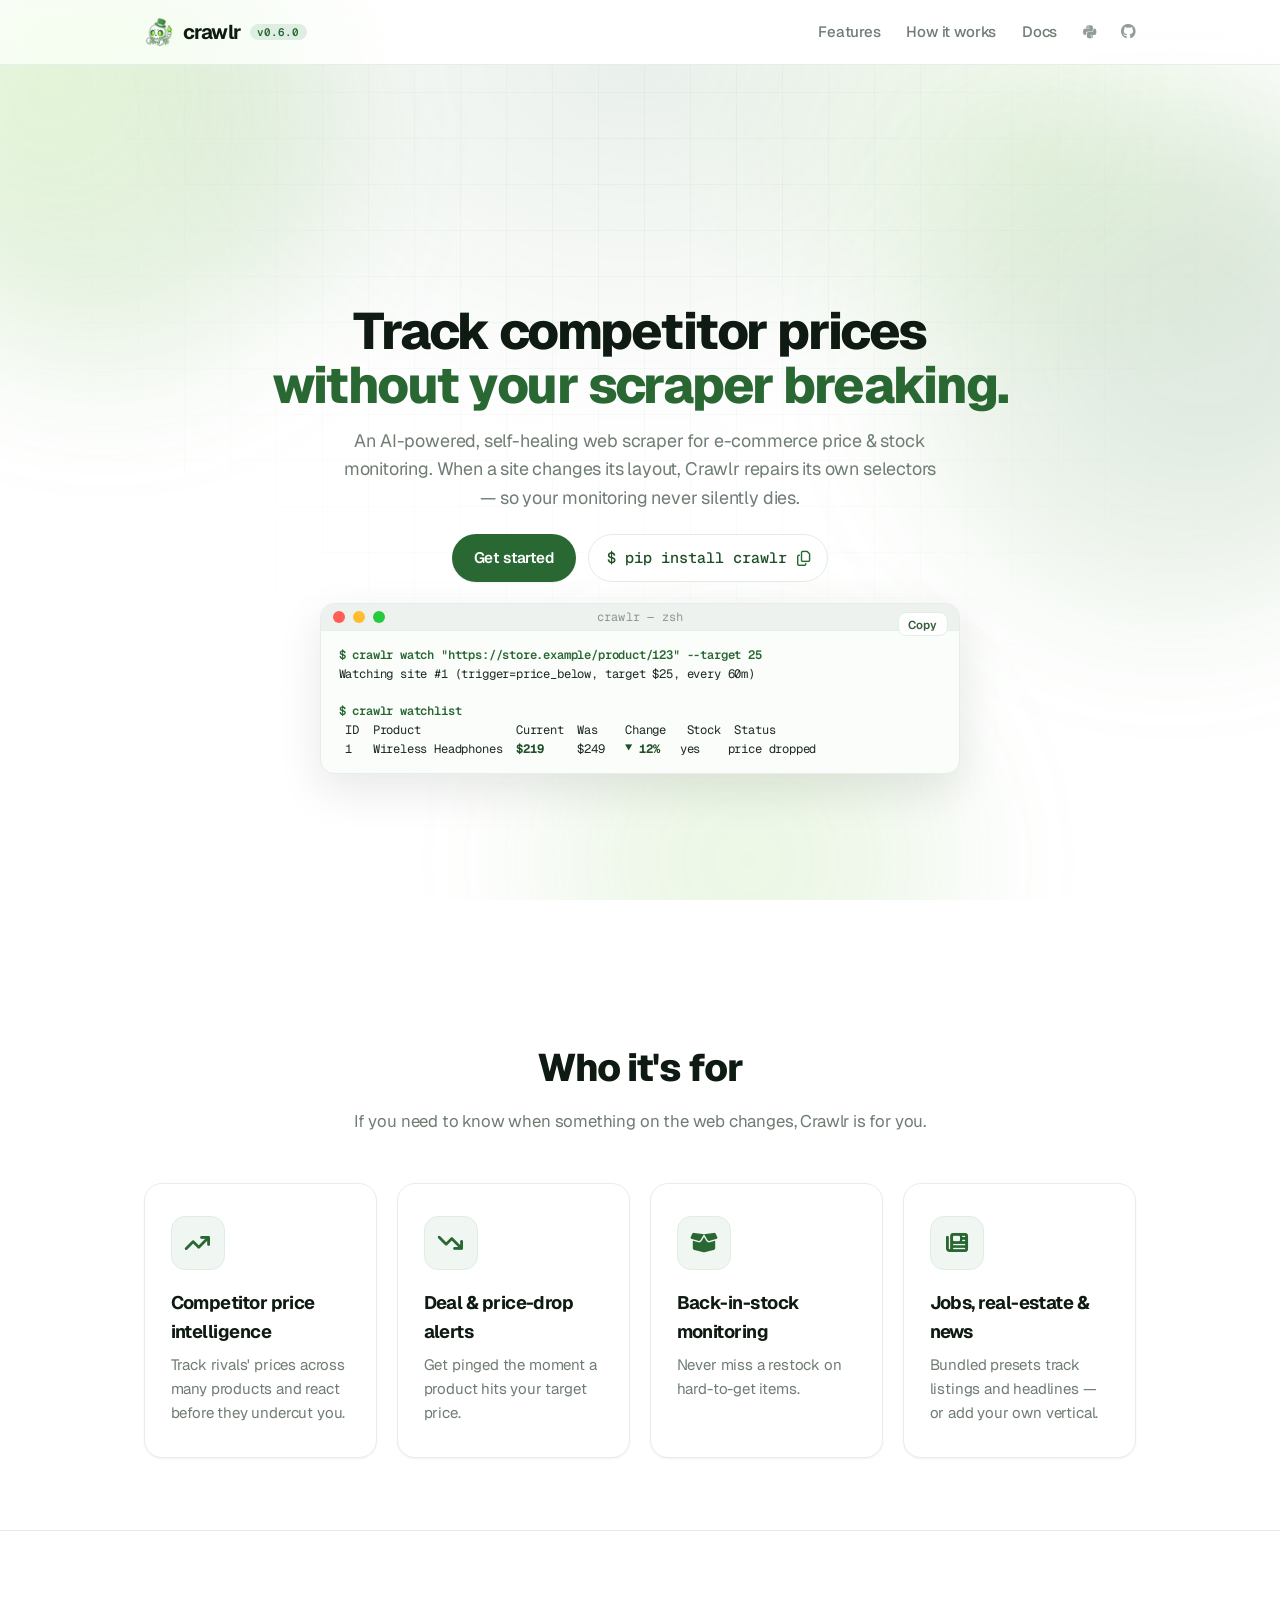
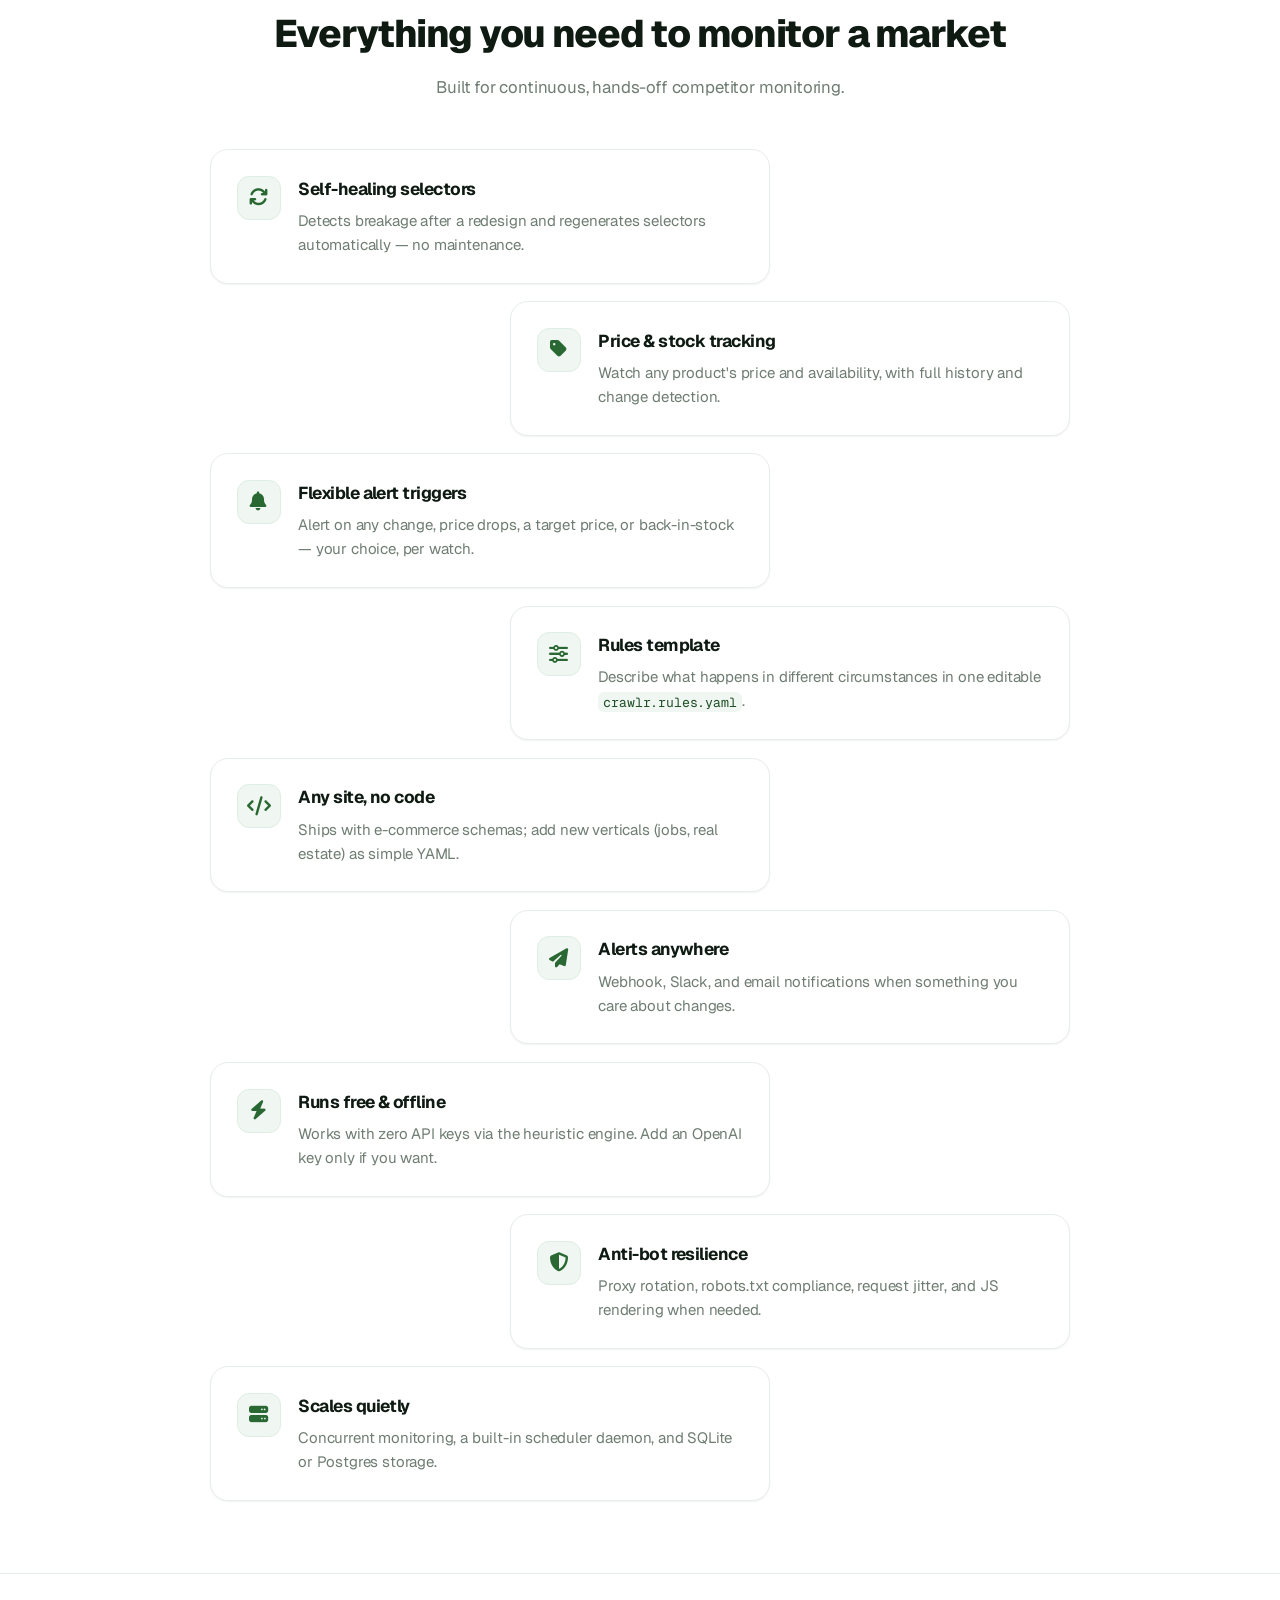
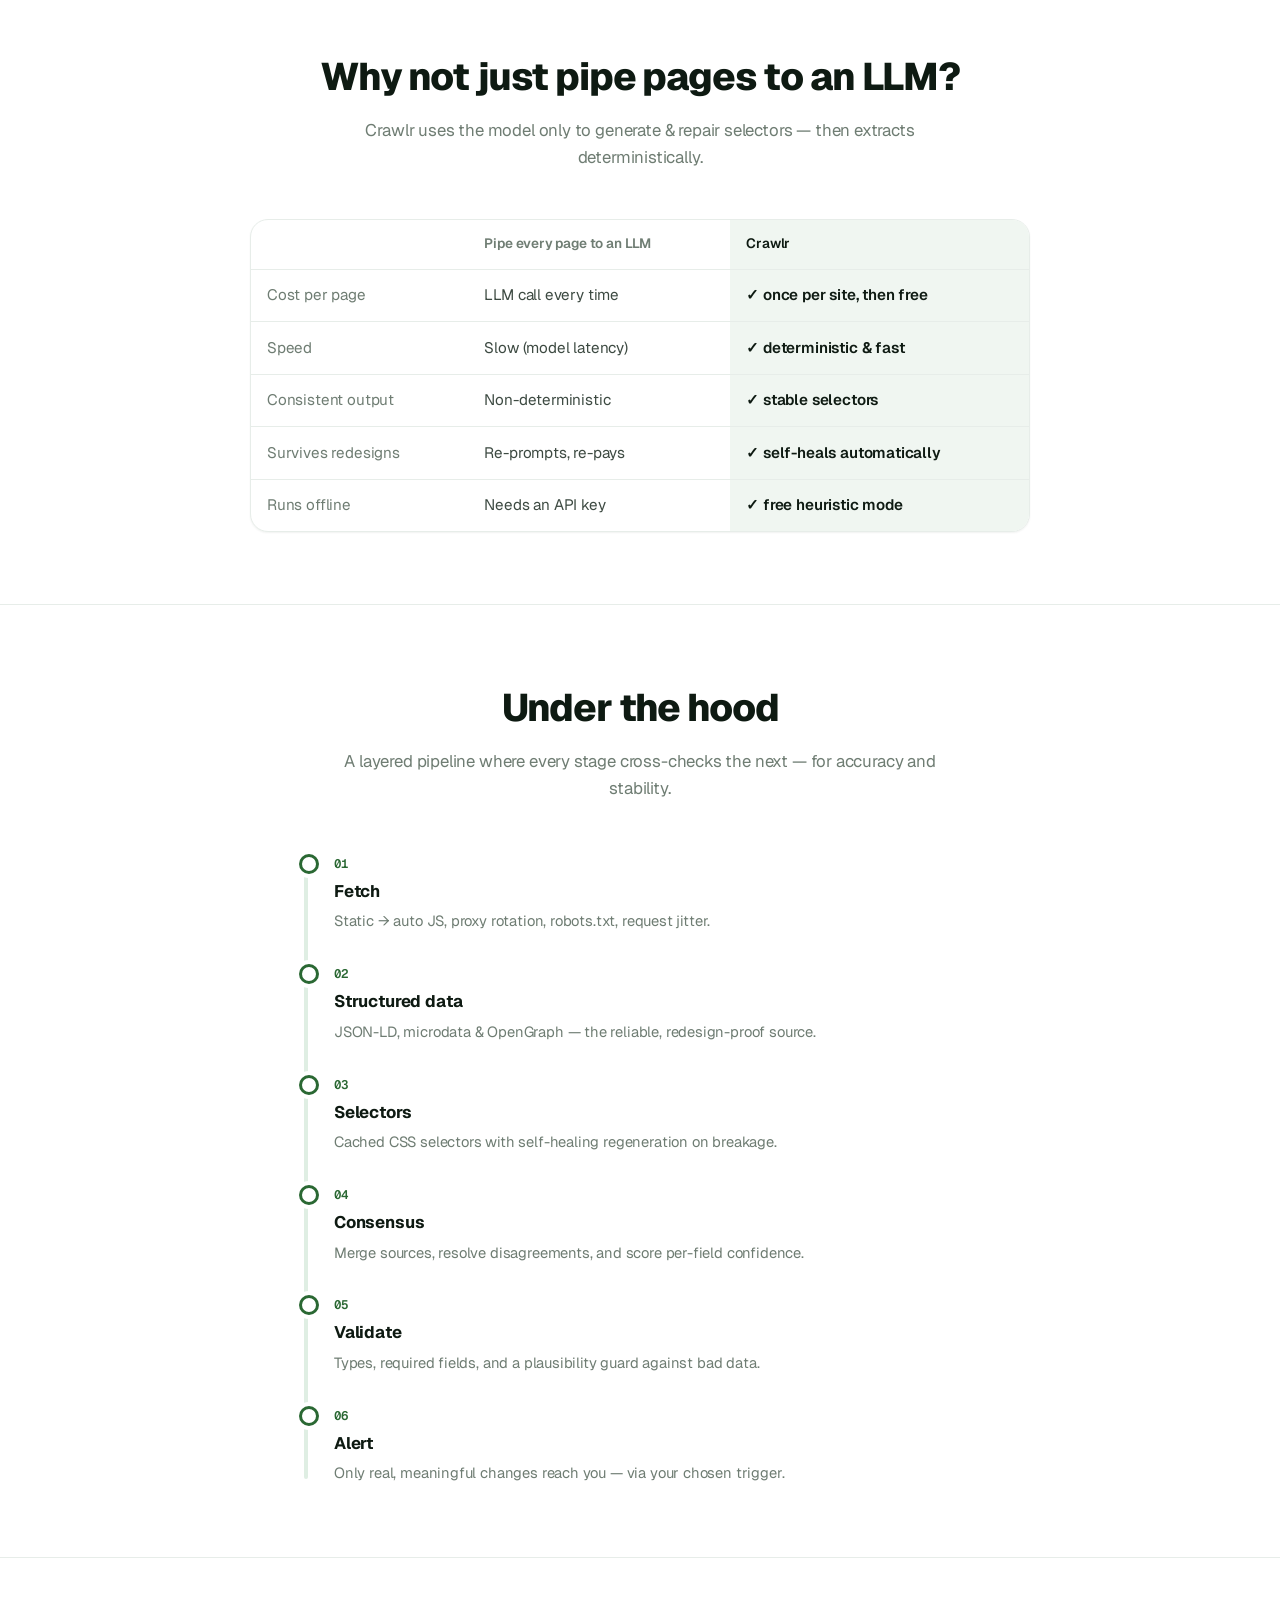
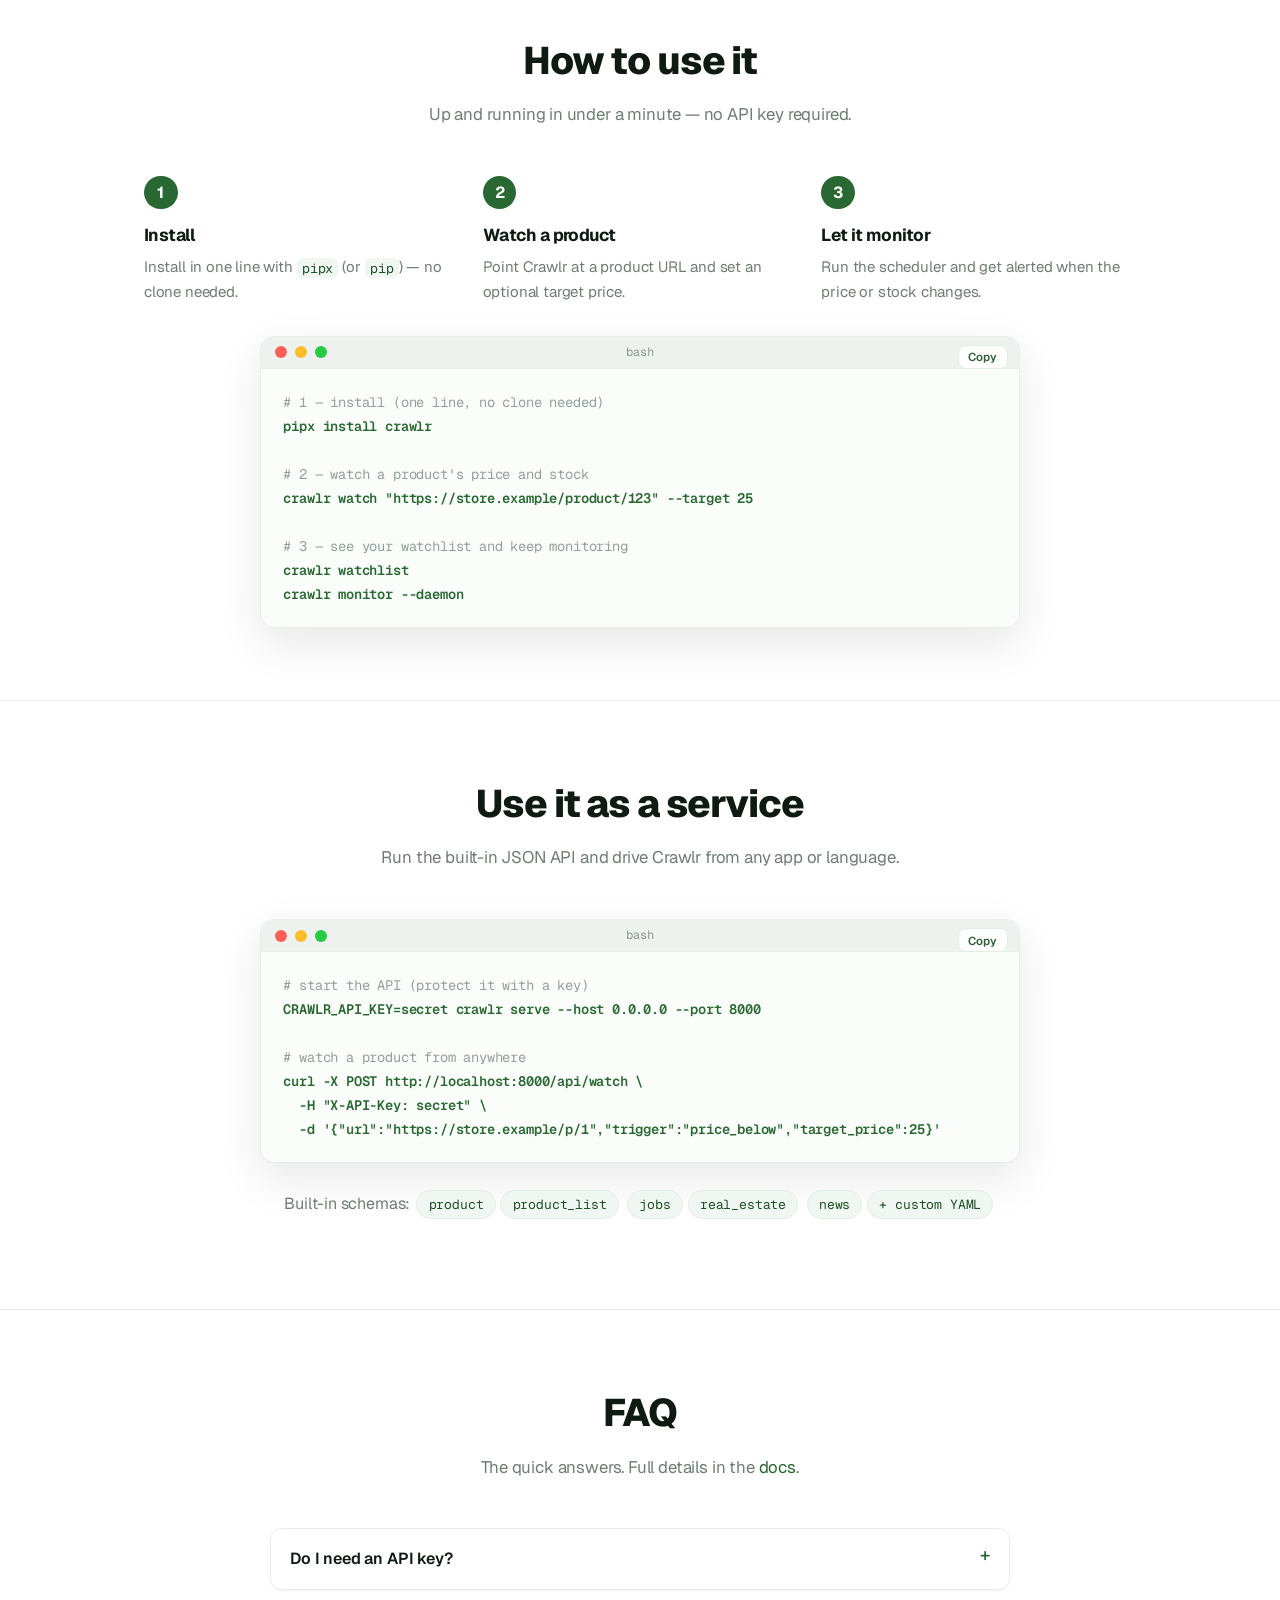
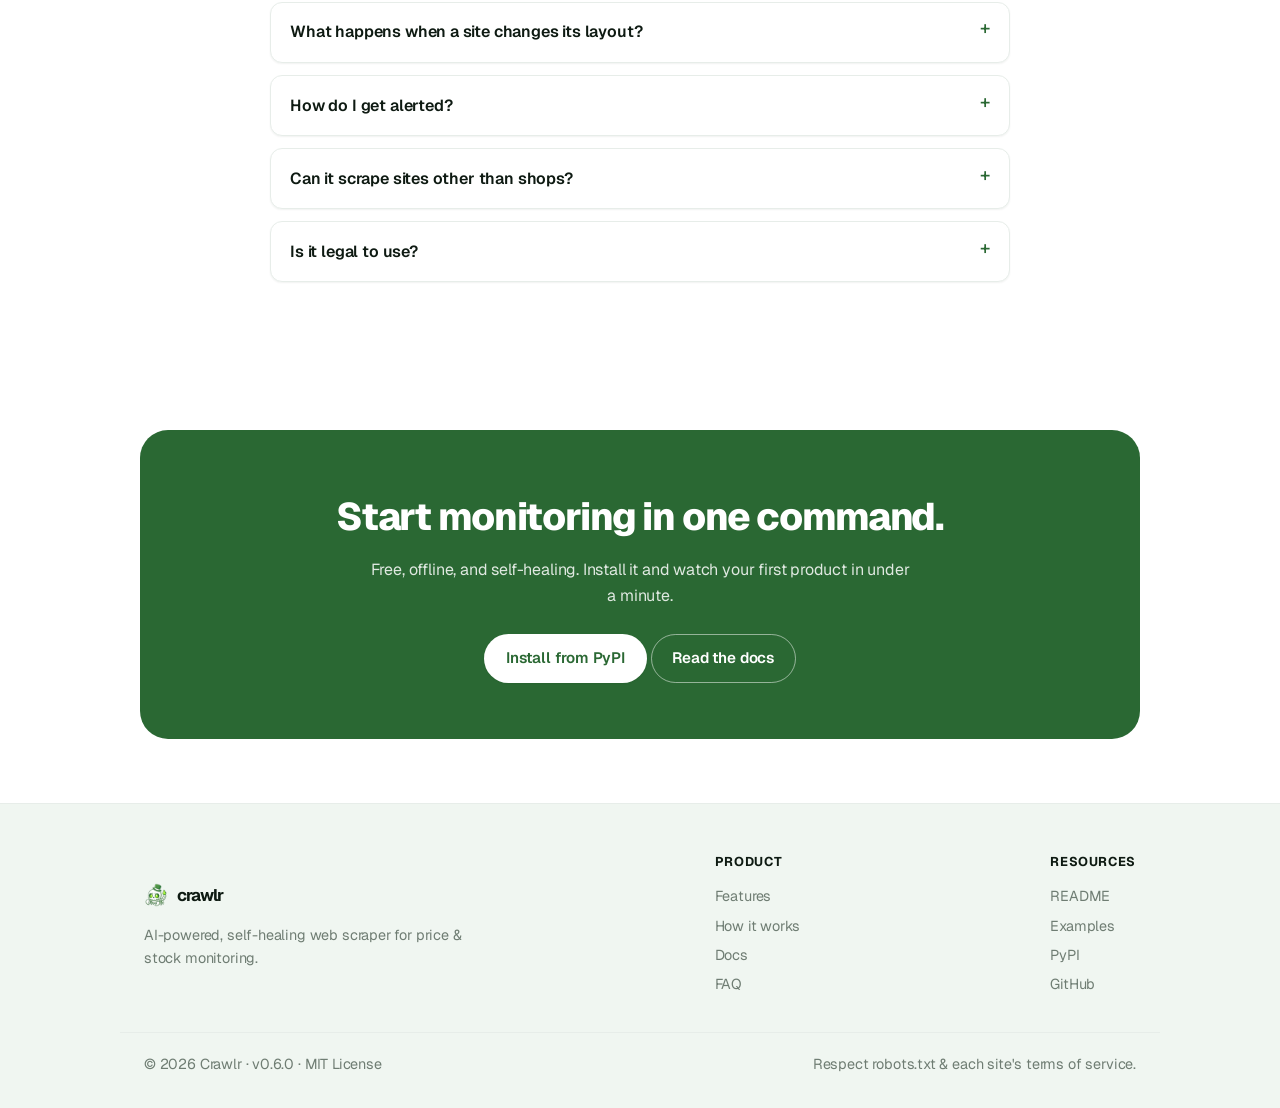
==== commit e4cc6179: "feat(canvas): shopping-aggregator upgrade (multi-strategy APIs, rich data, price intelligence); 0.6." ====
--- a/web/index.html
+++ b/web/index.html
@@ -37,7 +37,7 @@
       <a class="brand" href="/">
         <img src="logo.png" alt="Crawlr logo">
         <span class="word">crawlr</span>
-        <span class="ver">v0.5.1</span>
+        <span class="ver">v0.6.0</span>
       </a>
       <div class="nav-links">
         <a href="#features">Features</a>
@@ -274,7 +274,7 @@
       </div>
     </div>
     <div class="wrap footer-bottom">
-      <span>© 2026 Crawlr · v0.5.1 · MIT License</span>
+      <span>© 2026 Crawlr · v0.6.0 · MIT License</span>
       <span class="muted-note">Respect robots.txt &amp; each site's terms of service.</span>
     </div>
   </footer>
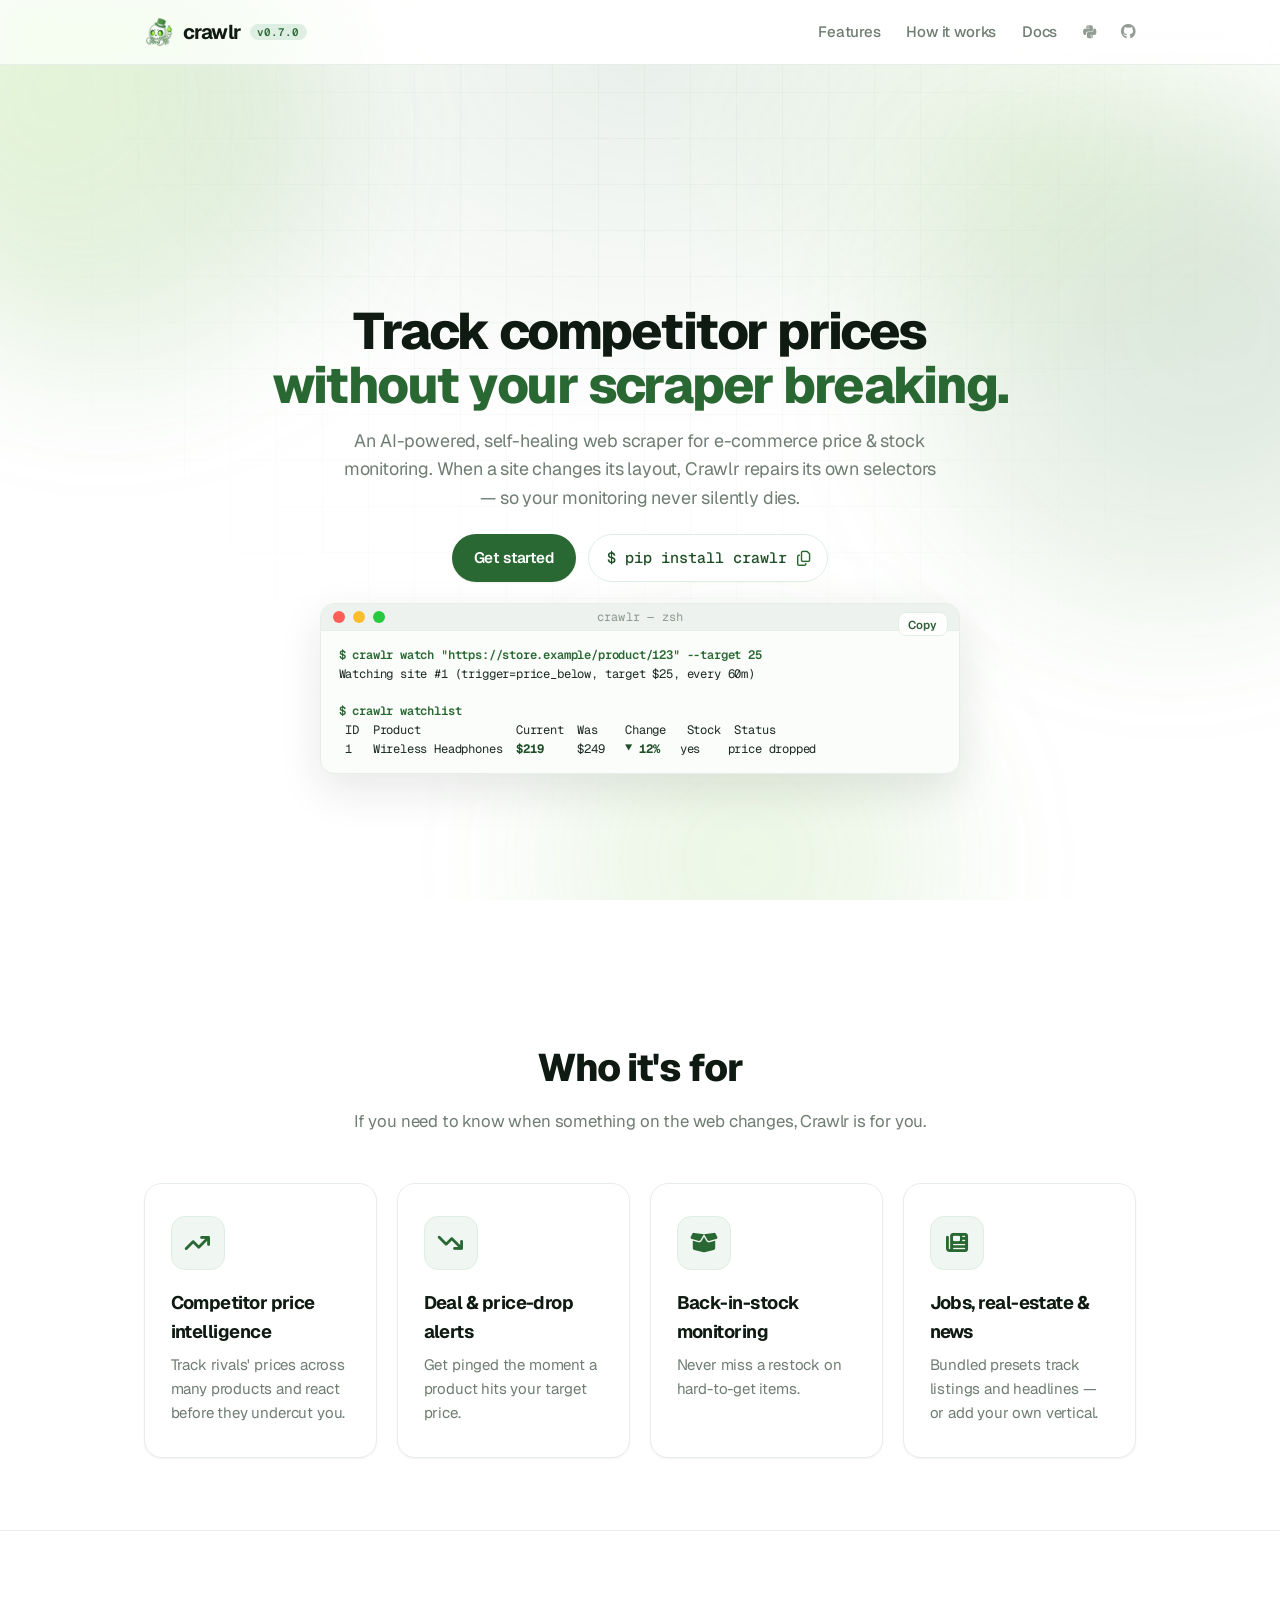
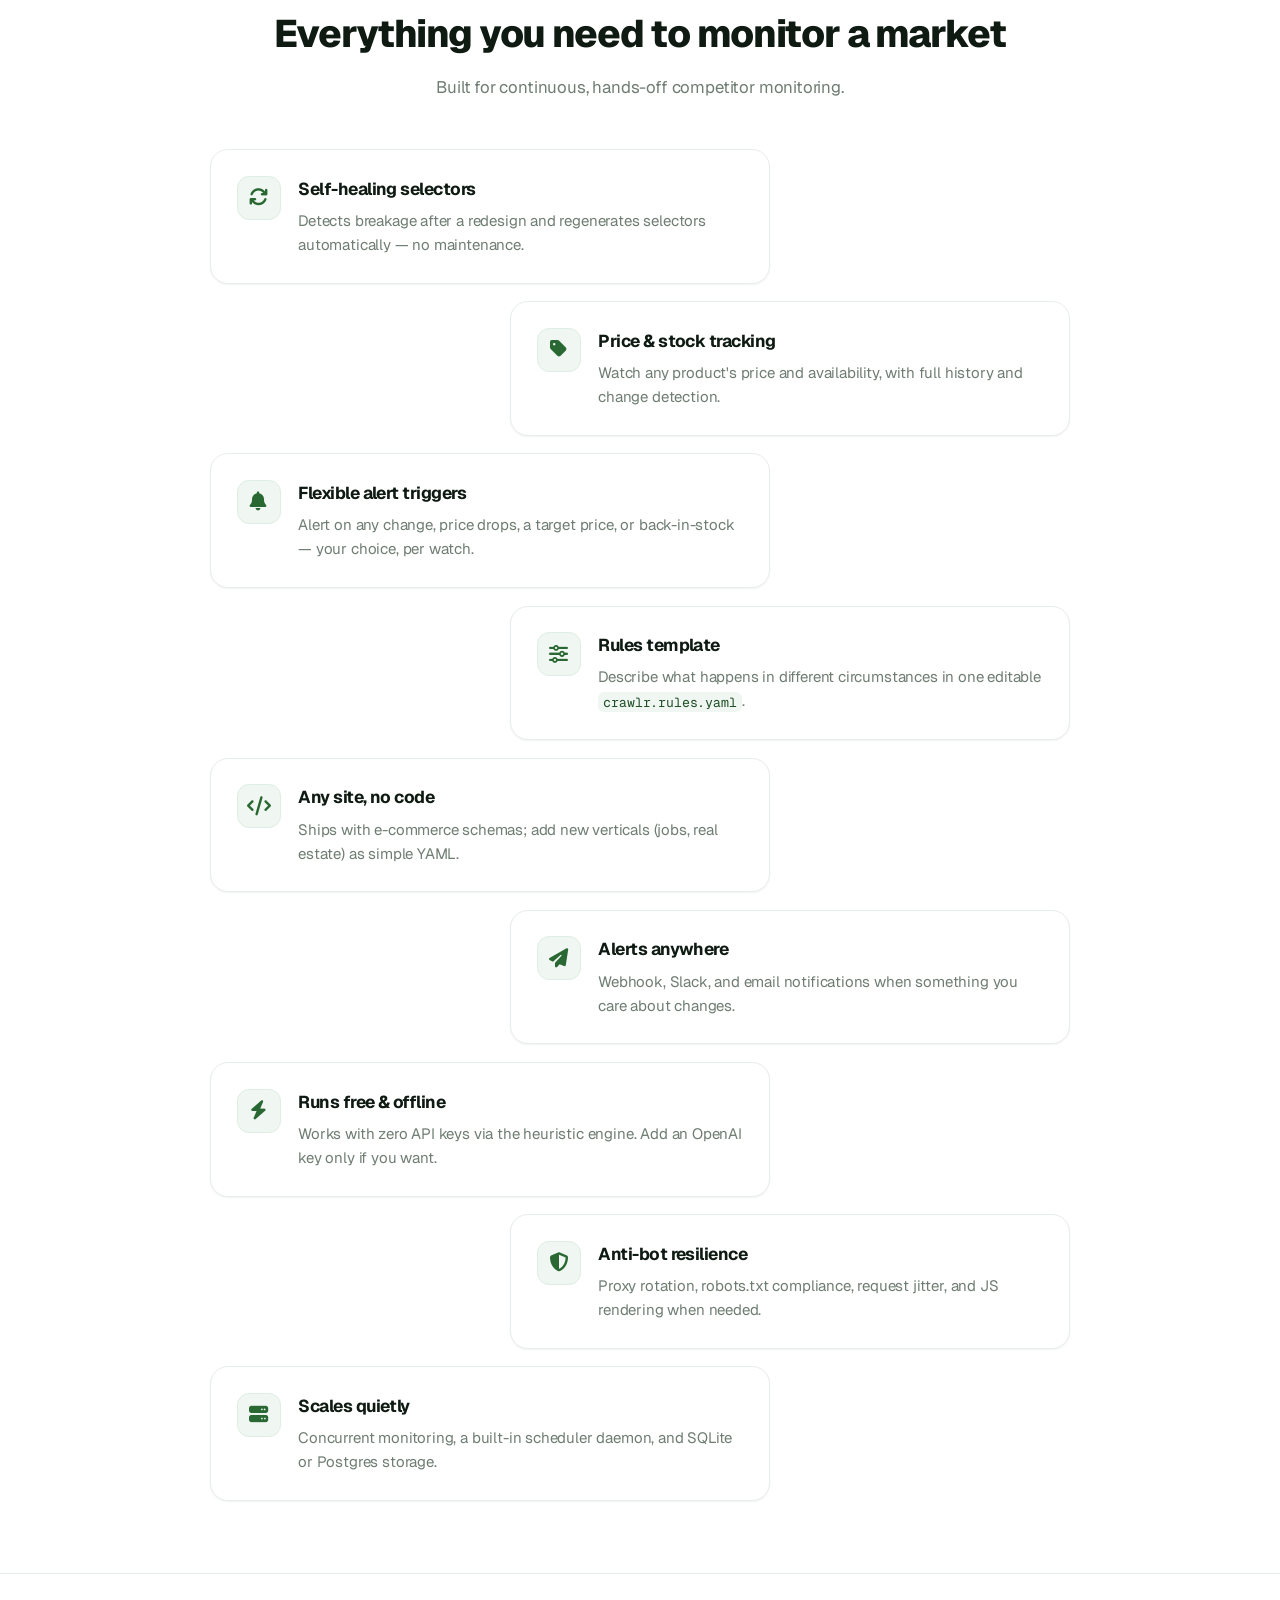
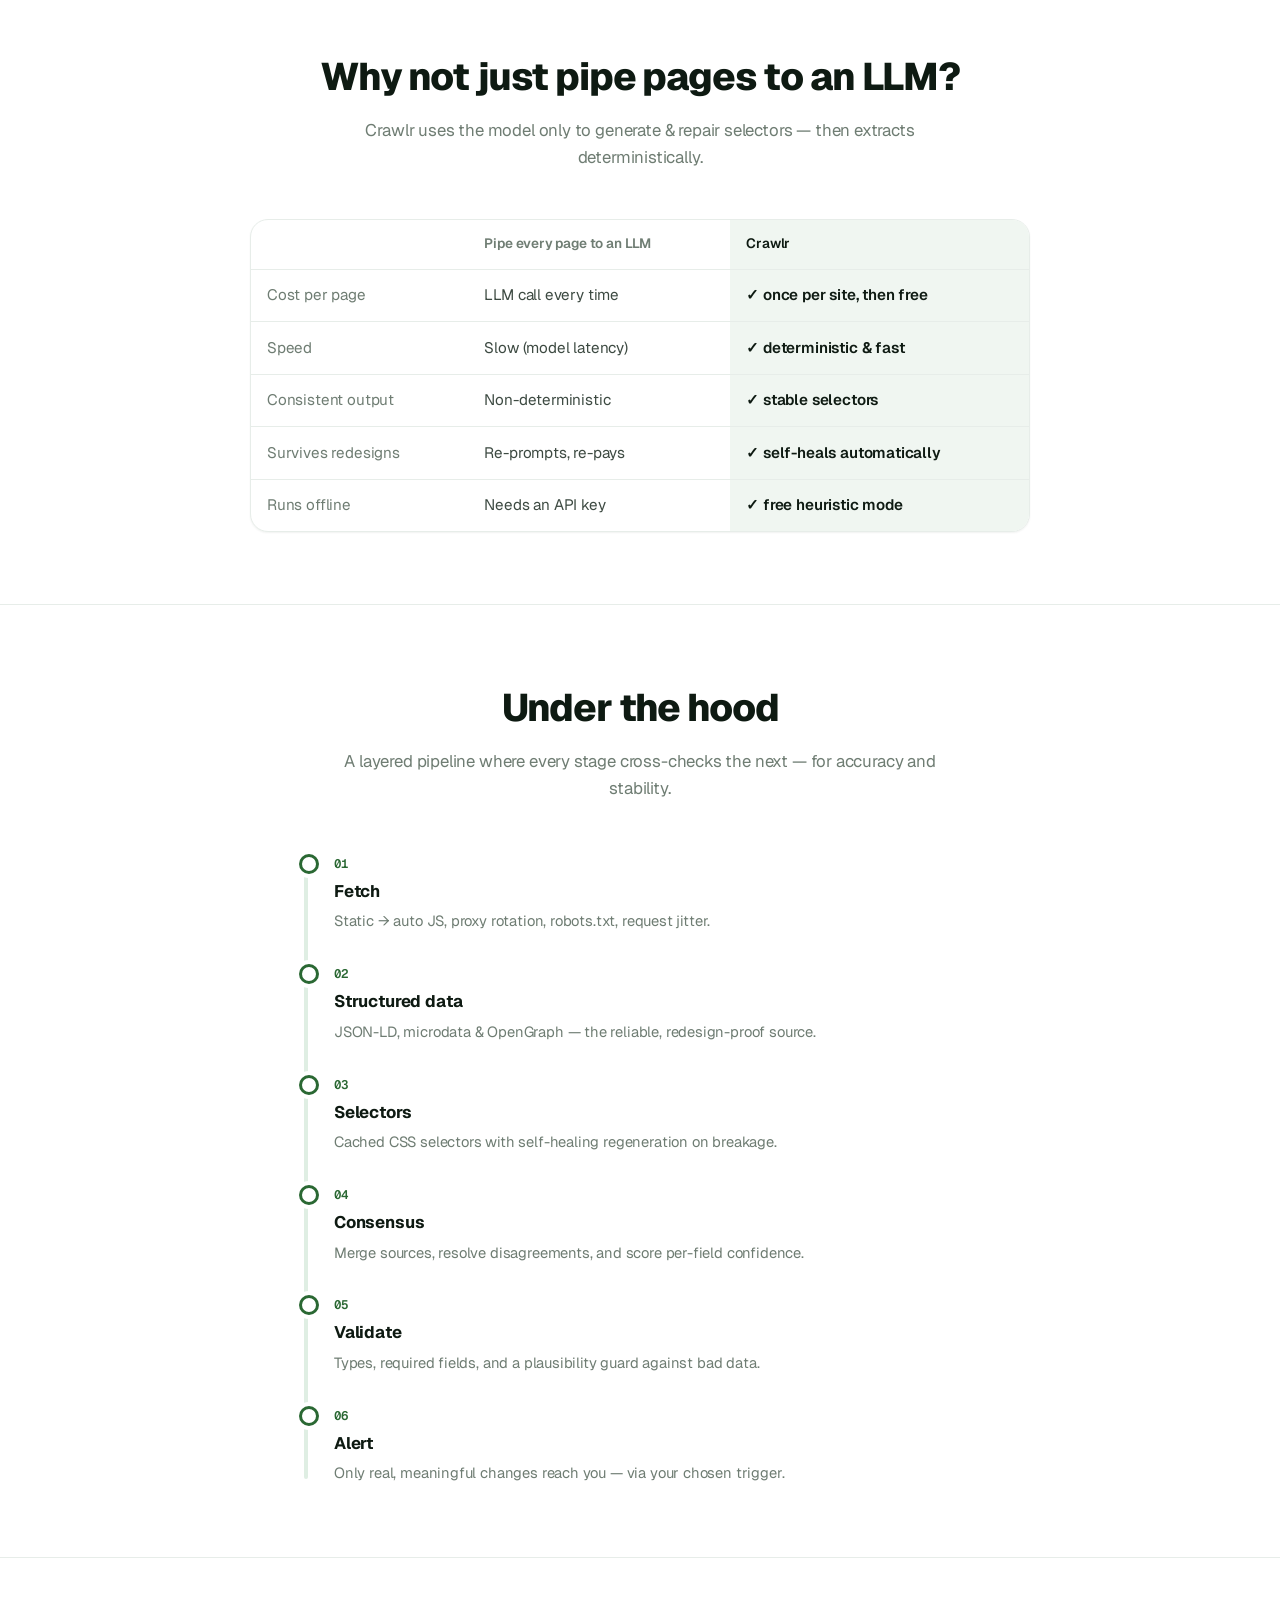
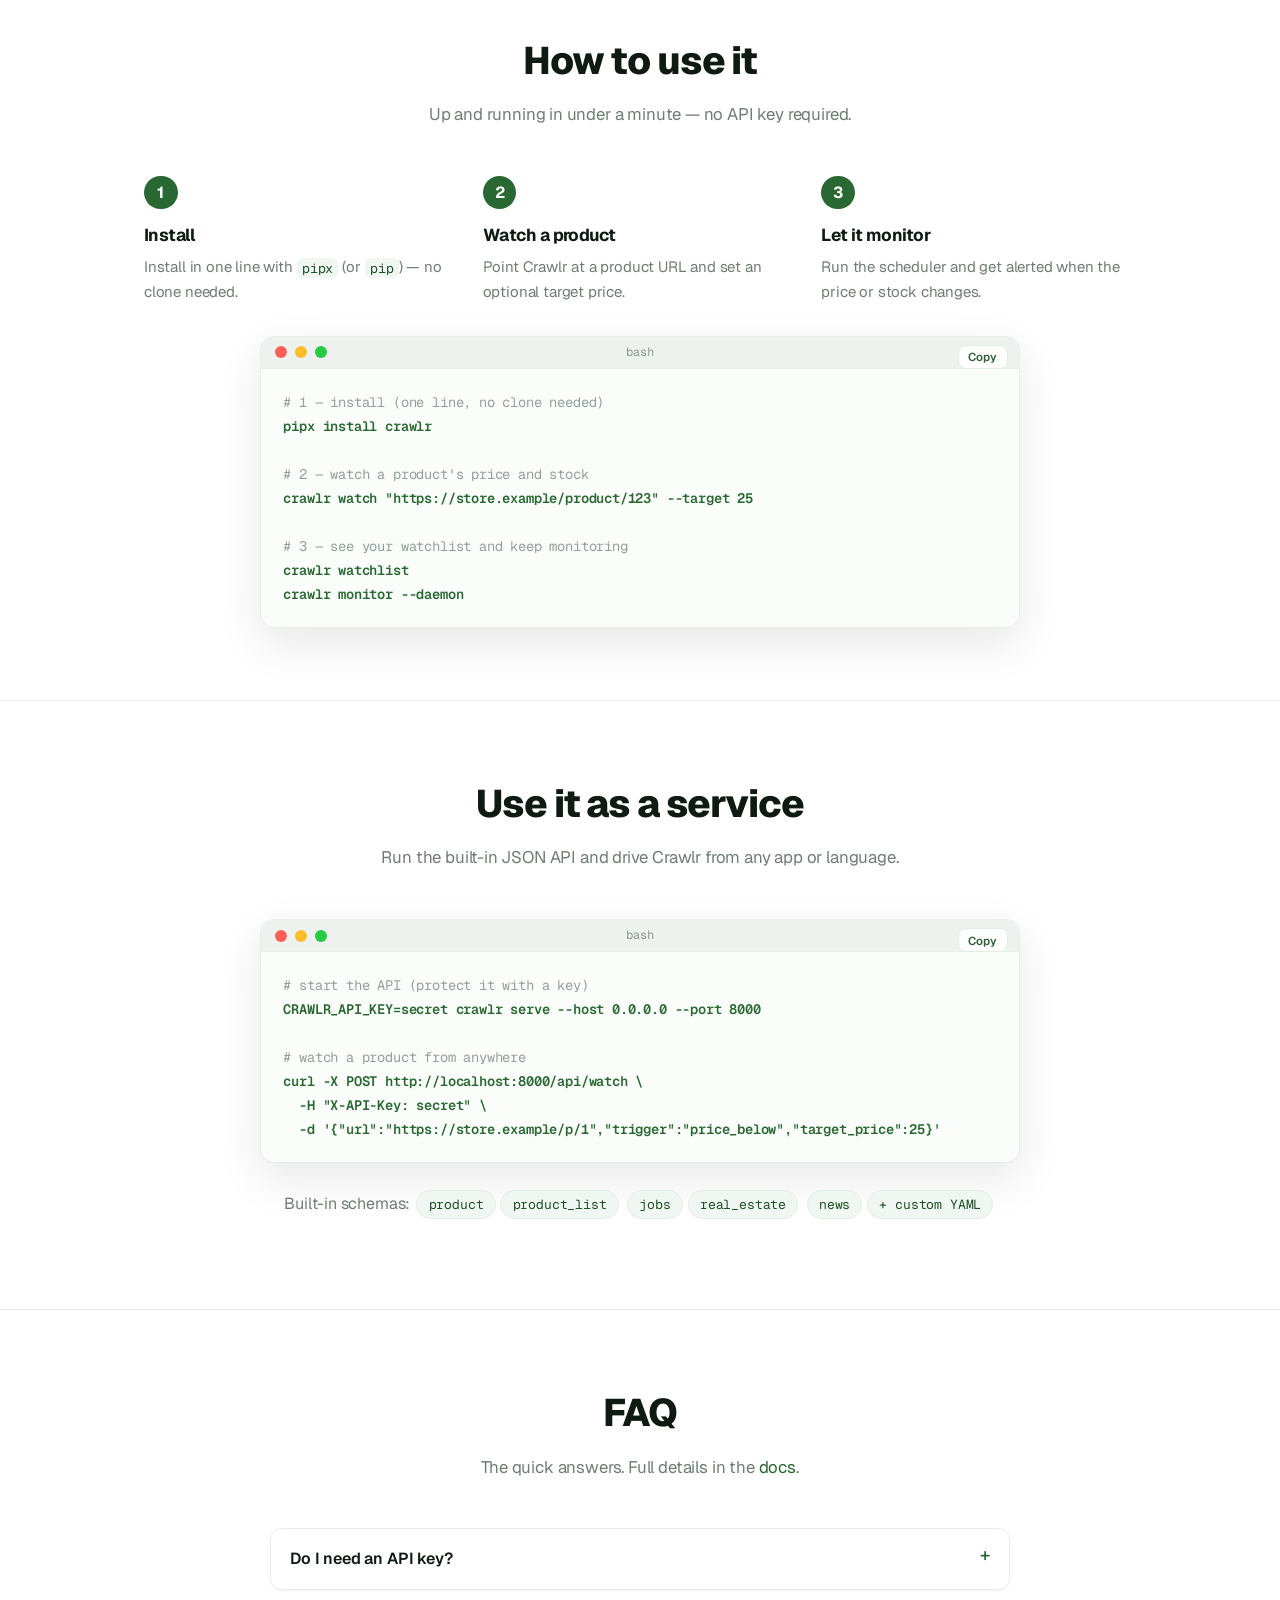
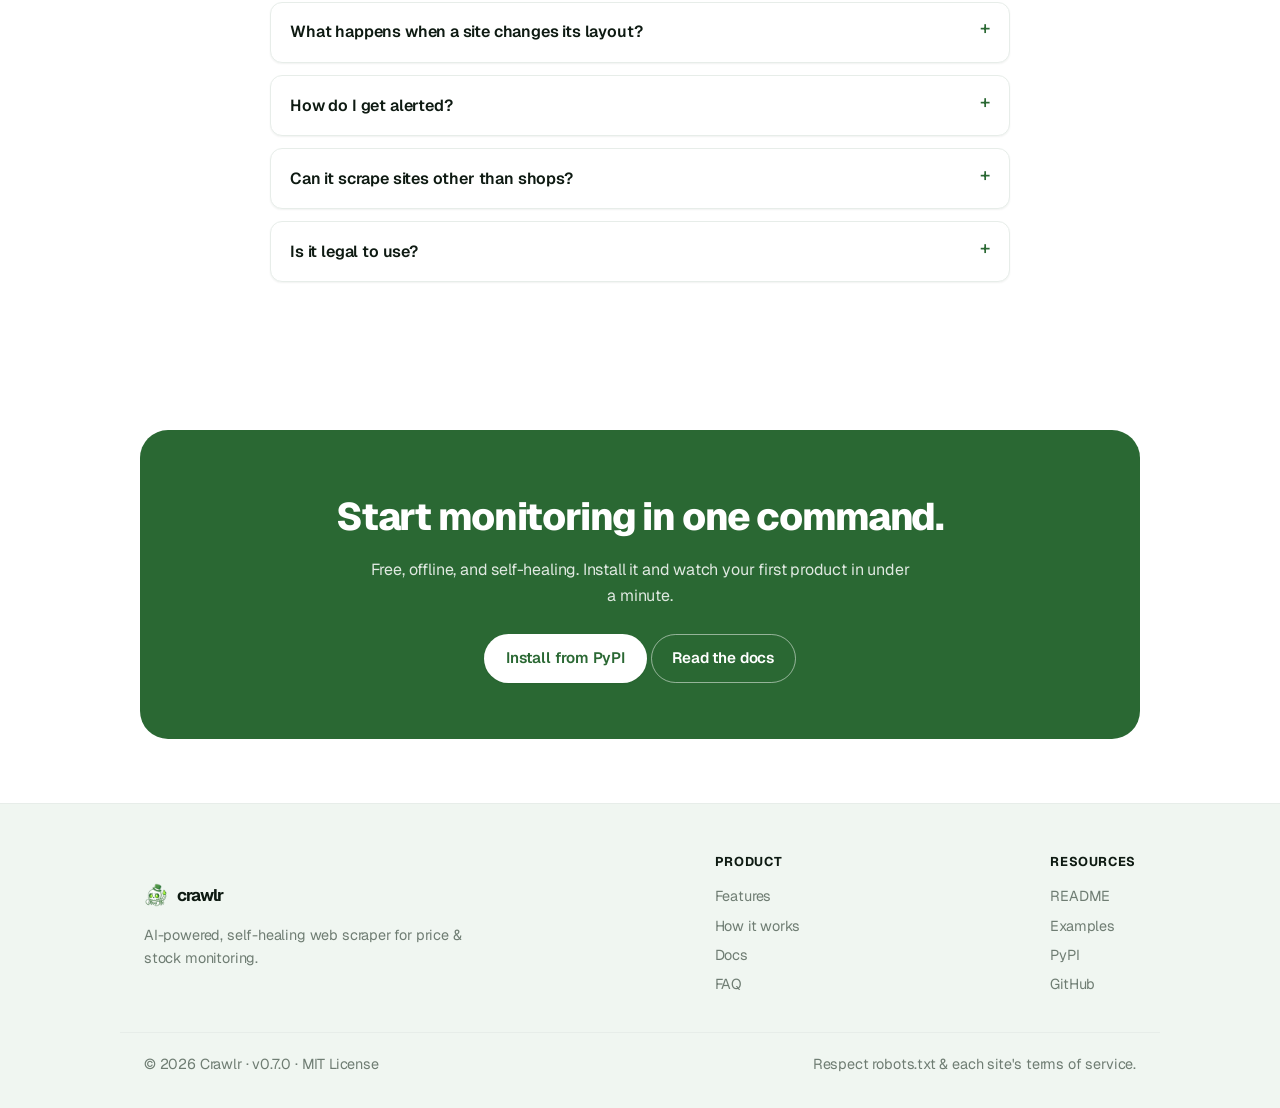
==== commit 532044dd: "feat(canvas): JSON-LD extraction, more stores, brand-site search, product grouping; 0.7.0 - embedded" ====
--- a/web/index.html
+++ b/web/index.html
@@ -37,7 +37,7 @@
       <a class="brand" href="/">
         <img src="logo.png" alt="Crawlr logo">
         <span class="word">crawlr</span>
-        <span class="ver">v0.6.0</span>
+        <span class="ver">v0.7.0</span>
       </a>
       <div class="nav-links">
         <a href="#features">Features</a>
@@ -274,7 +274,7 @@
       </div>
     </div>
     <div class="wrap footer-bottom">
-      <span>© 2026 Crawlr · v0.6.0 · MIT License</span>
+      <span>© 2026 Crawlr · v0.7.0 · MIT License</span>
       <span class="muted-note">Respect robots.txt &amp; each site's terms of service.</span>
     </div>
   </footer>
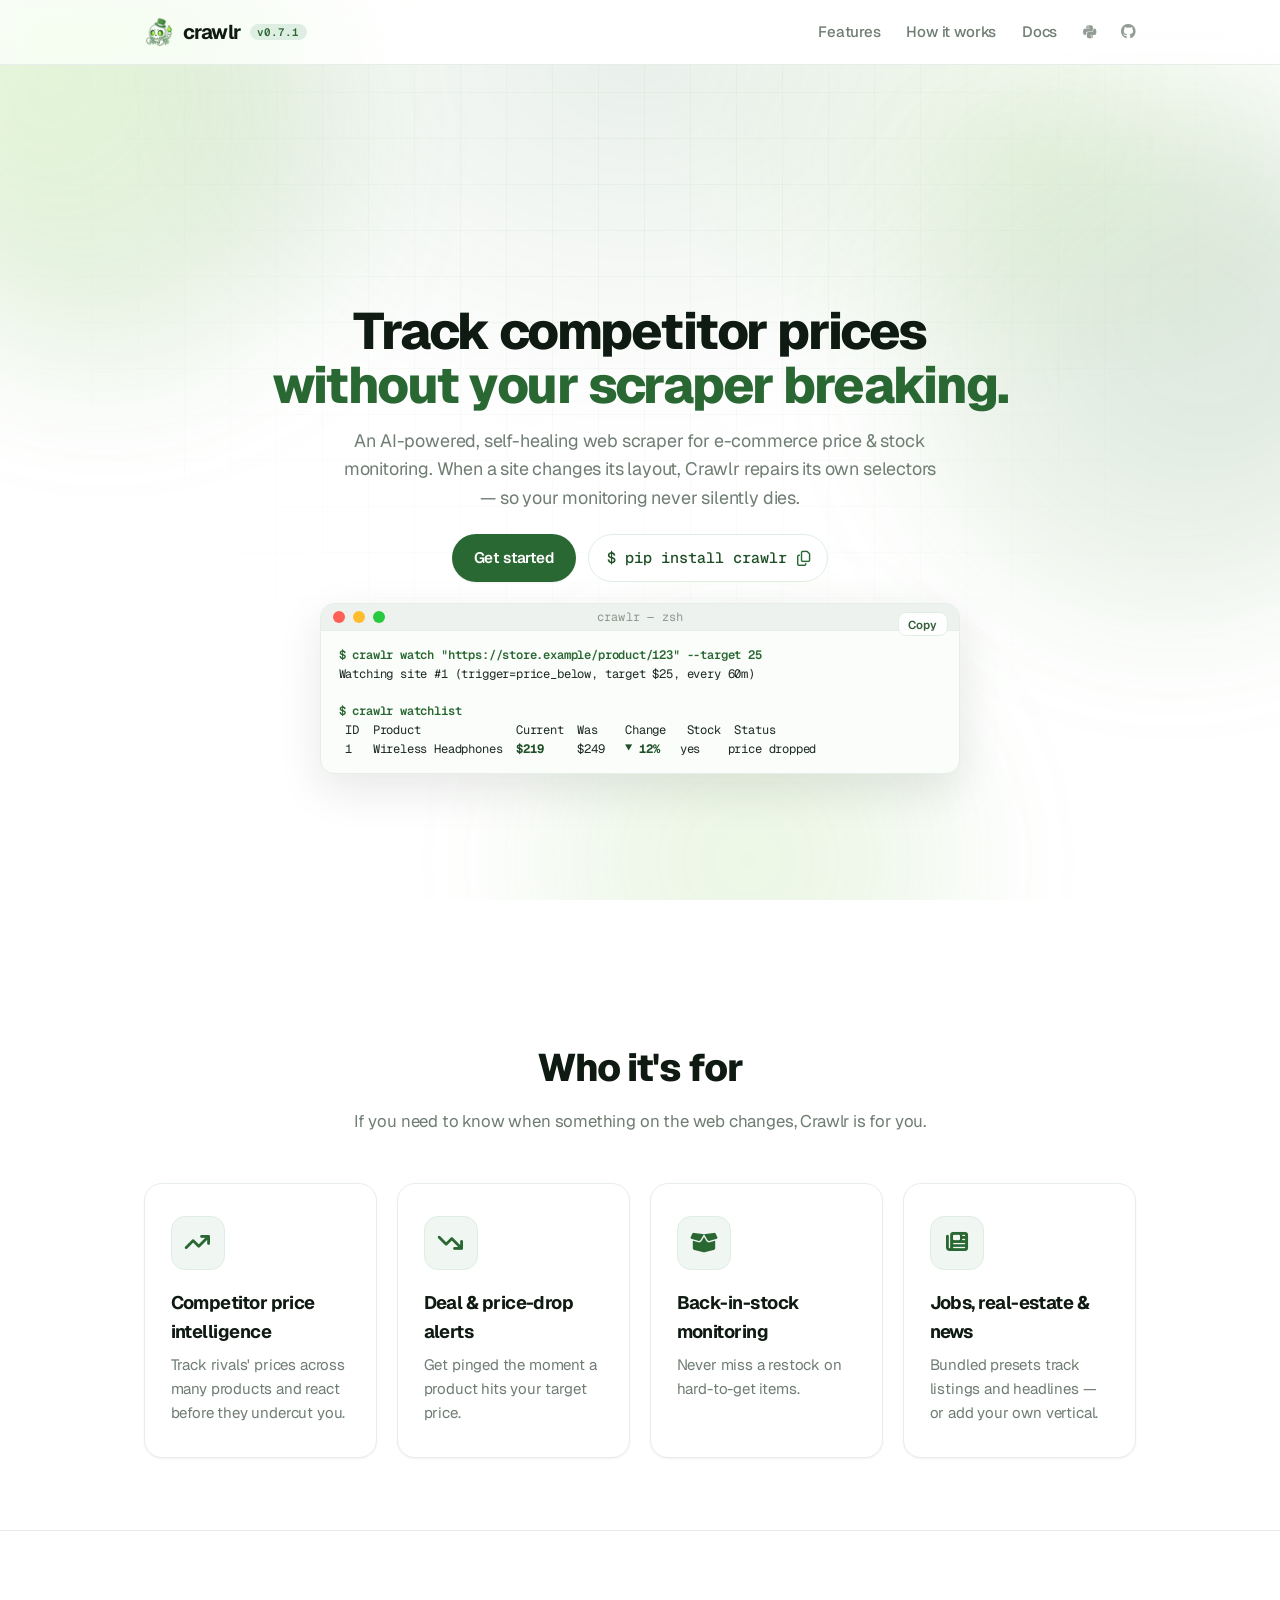
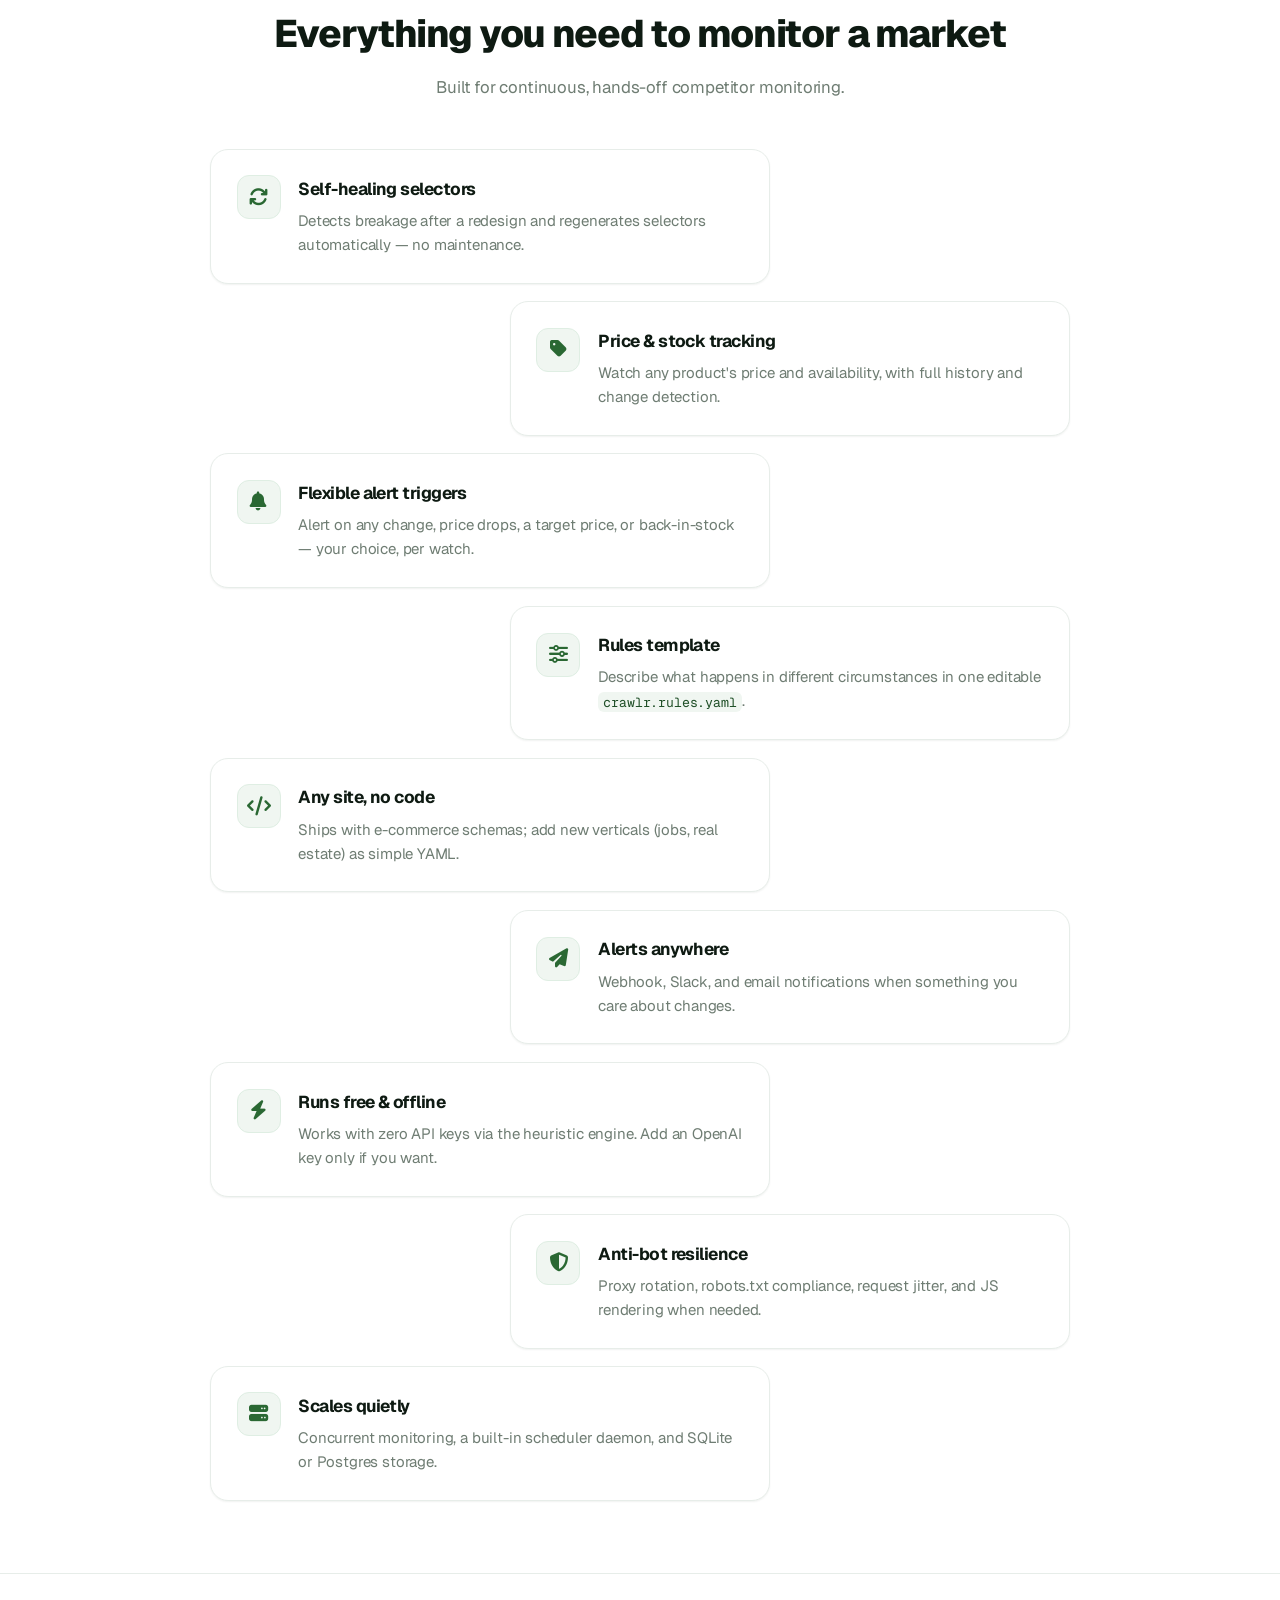
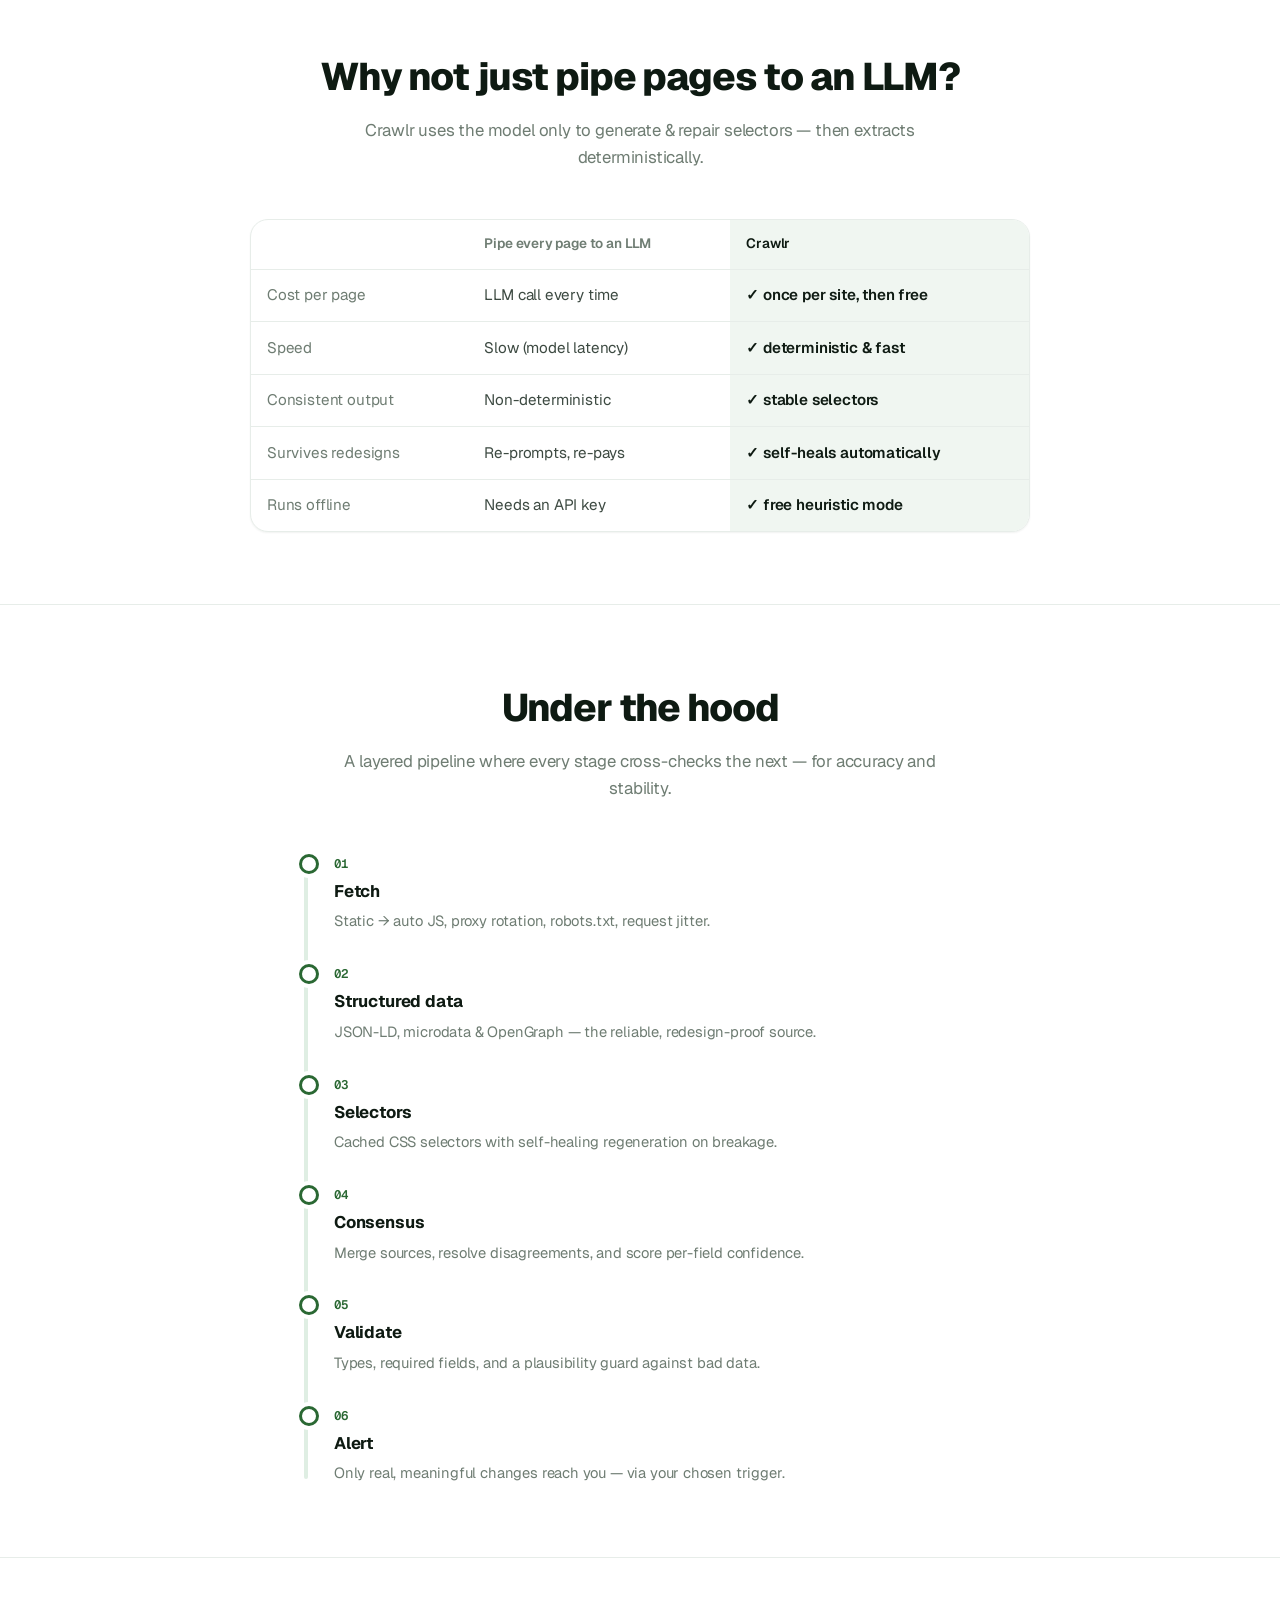
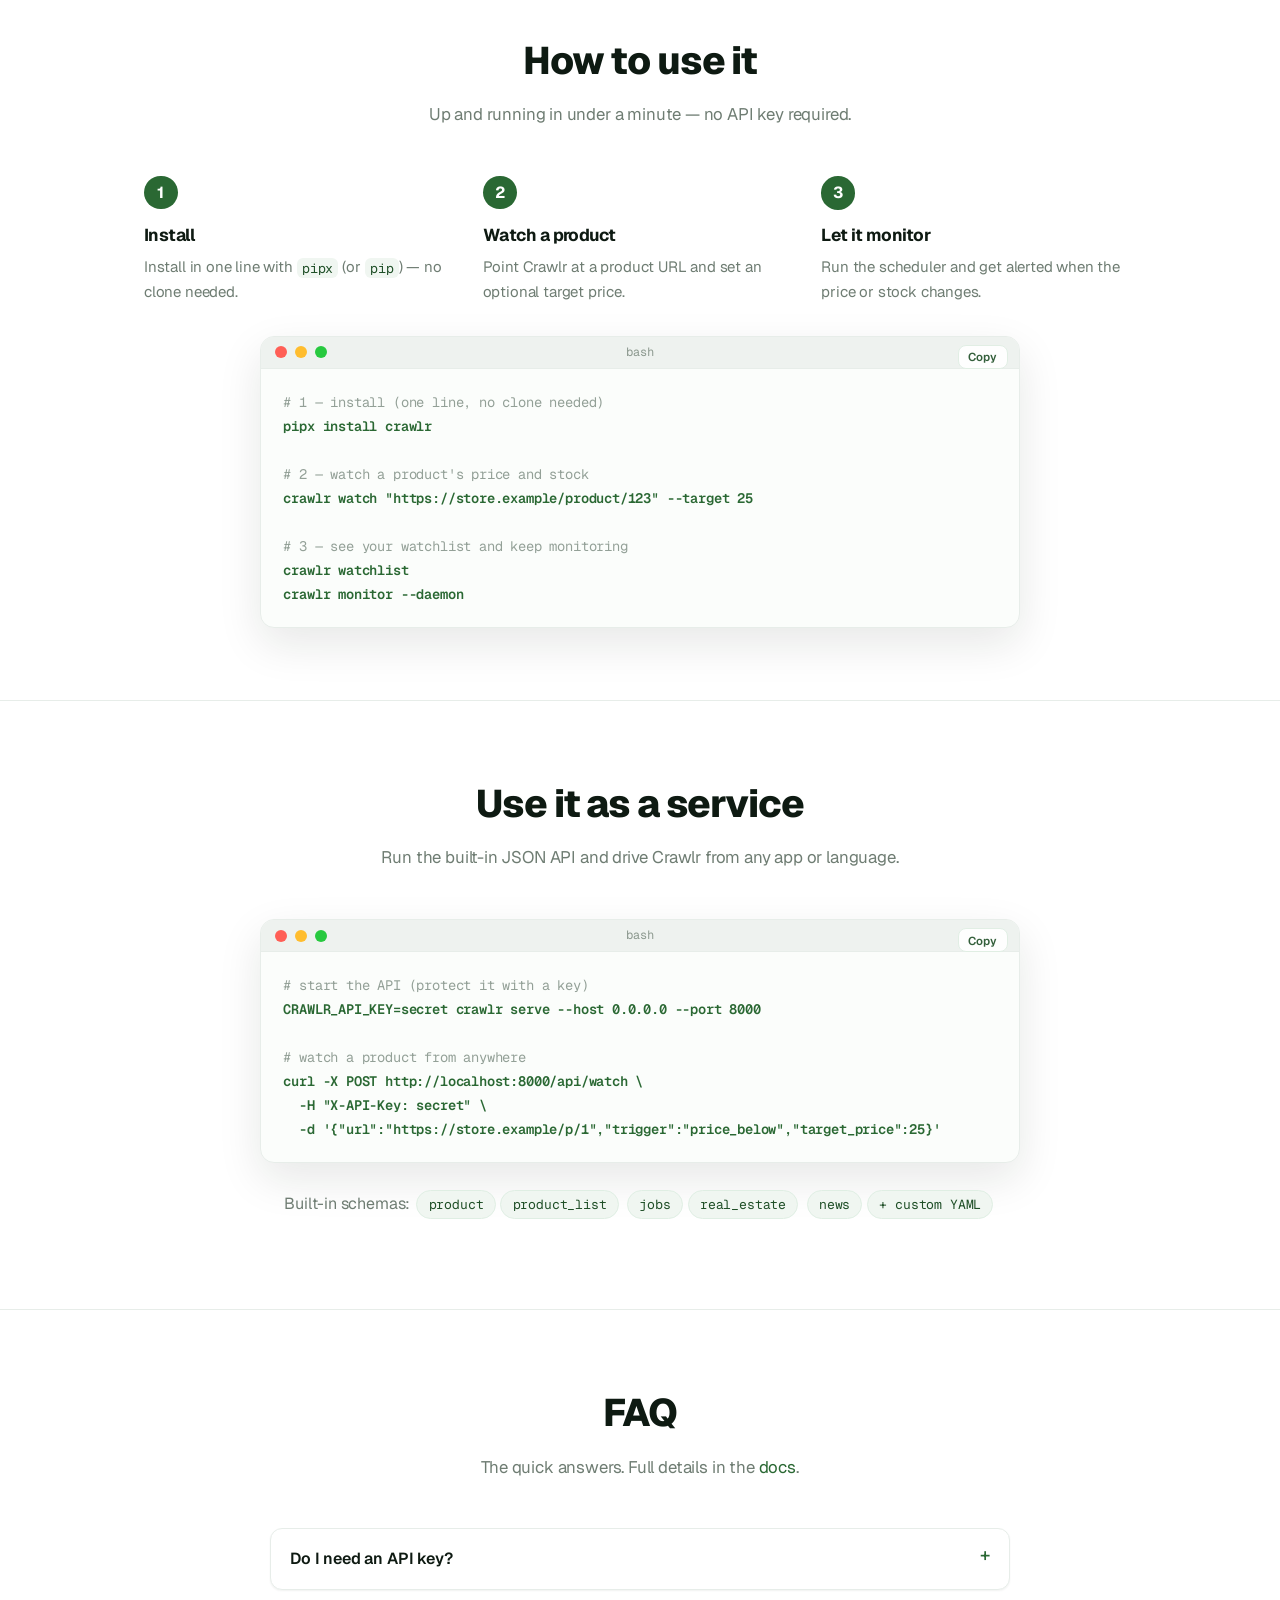
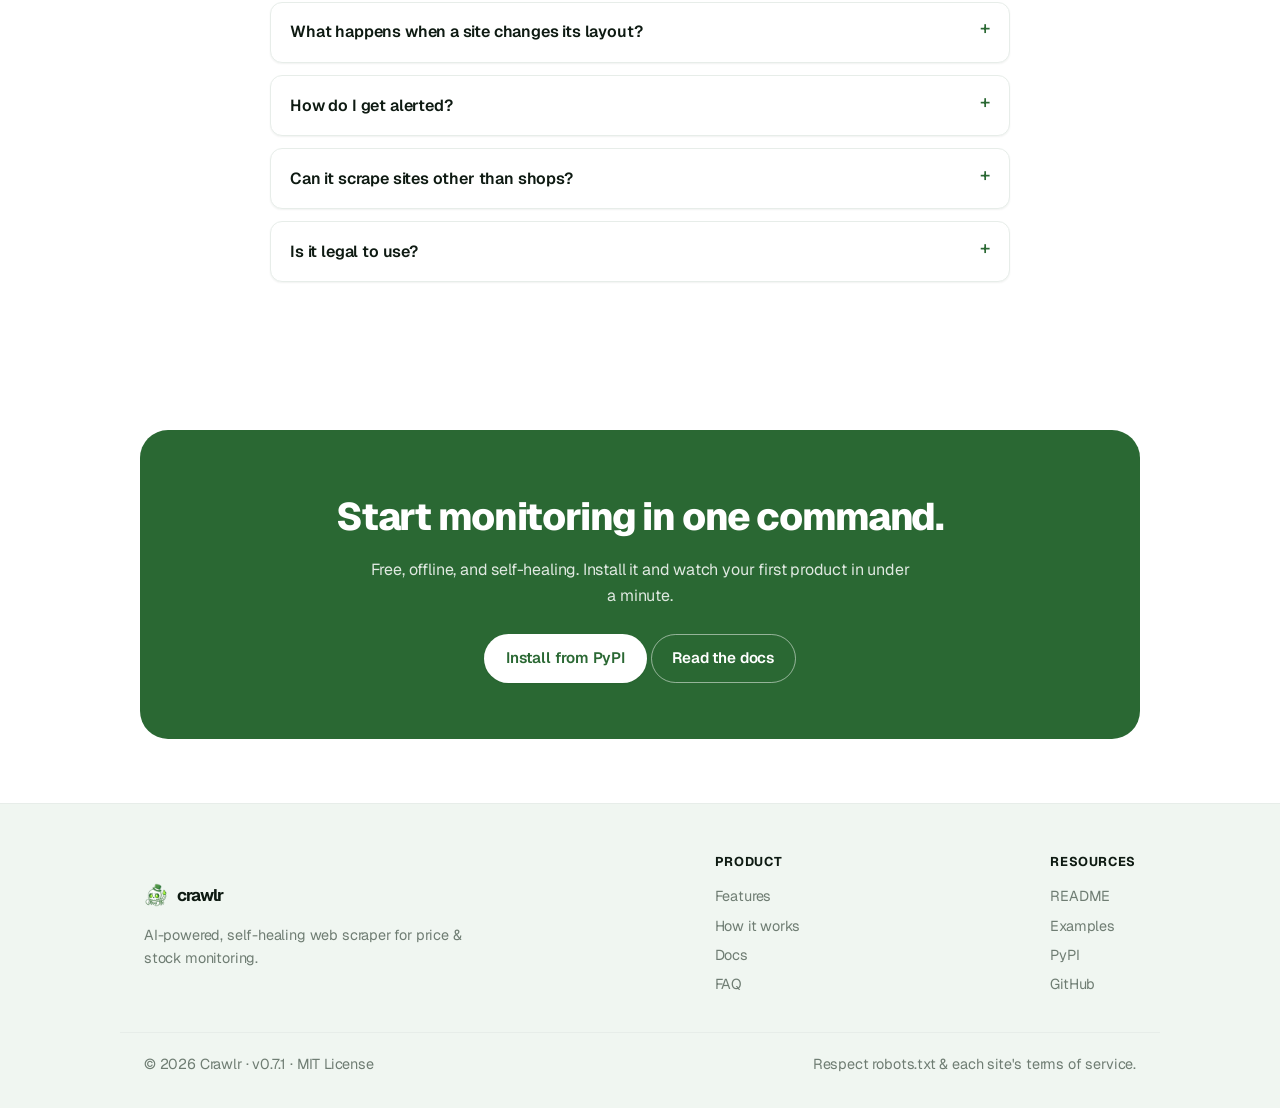
==== commit 54947168: "fix(canvas): grouped view as a table, dedup by canonical URL, drop bad prices, sharper matching; 0.7" ====
--- a/web/index.html
+++ b/web/index.html
@@ -37,7 +37,7 @@
       <a class="brand" href="/">
         <img src="logo.png" alt="Crawlr logo">
         <span class="word">crawlr</span>
-        <span class="ver">v0.7.0</span>
+        <span class="ver">v0.7.1</span>
       </a>
       <div class="nav-links">
         <a href="#features">Features</a>
@@ -274,7 +274,7 @@
       </div>
     </div>
     <div class="wrap footer-bottom">
-      <span>© 2026 Crawlr · v0.7.0 · MIT License</span>
+      <span>© 2026 Crawlr · v0.7.1 · MIT License</span>
       <span class="muted-note">Respect robots.txt &amp; each site's terms of service.</span>
     </div>
   </footer>
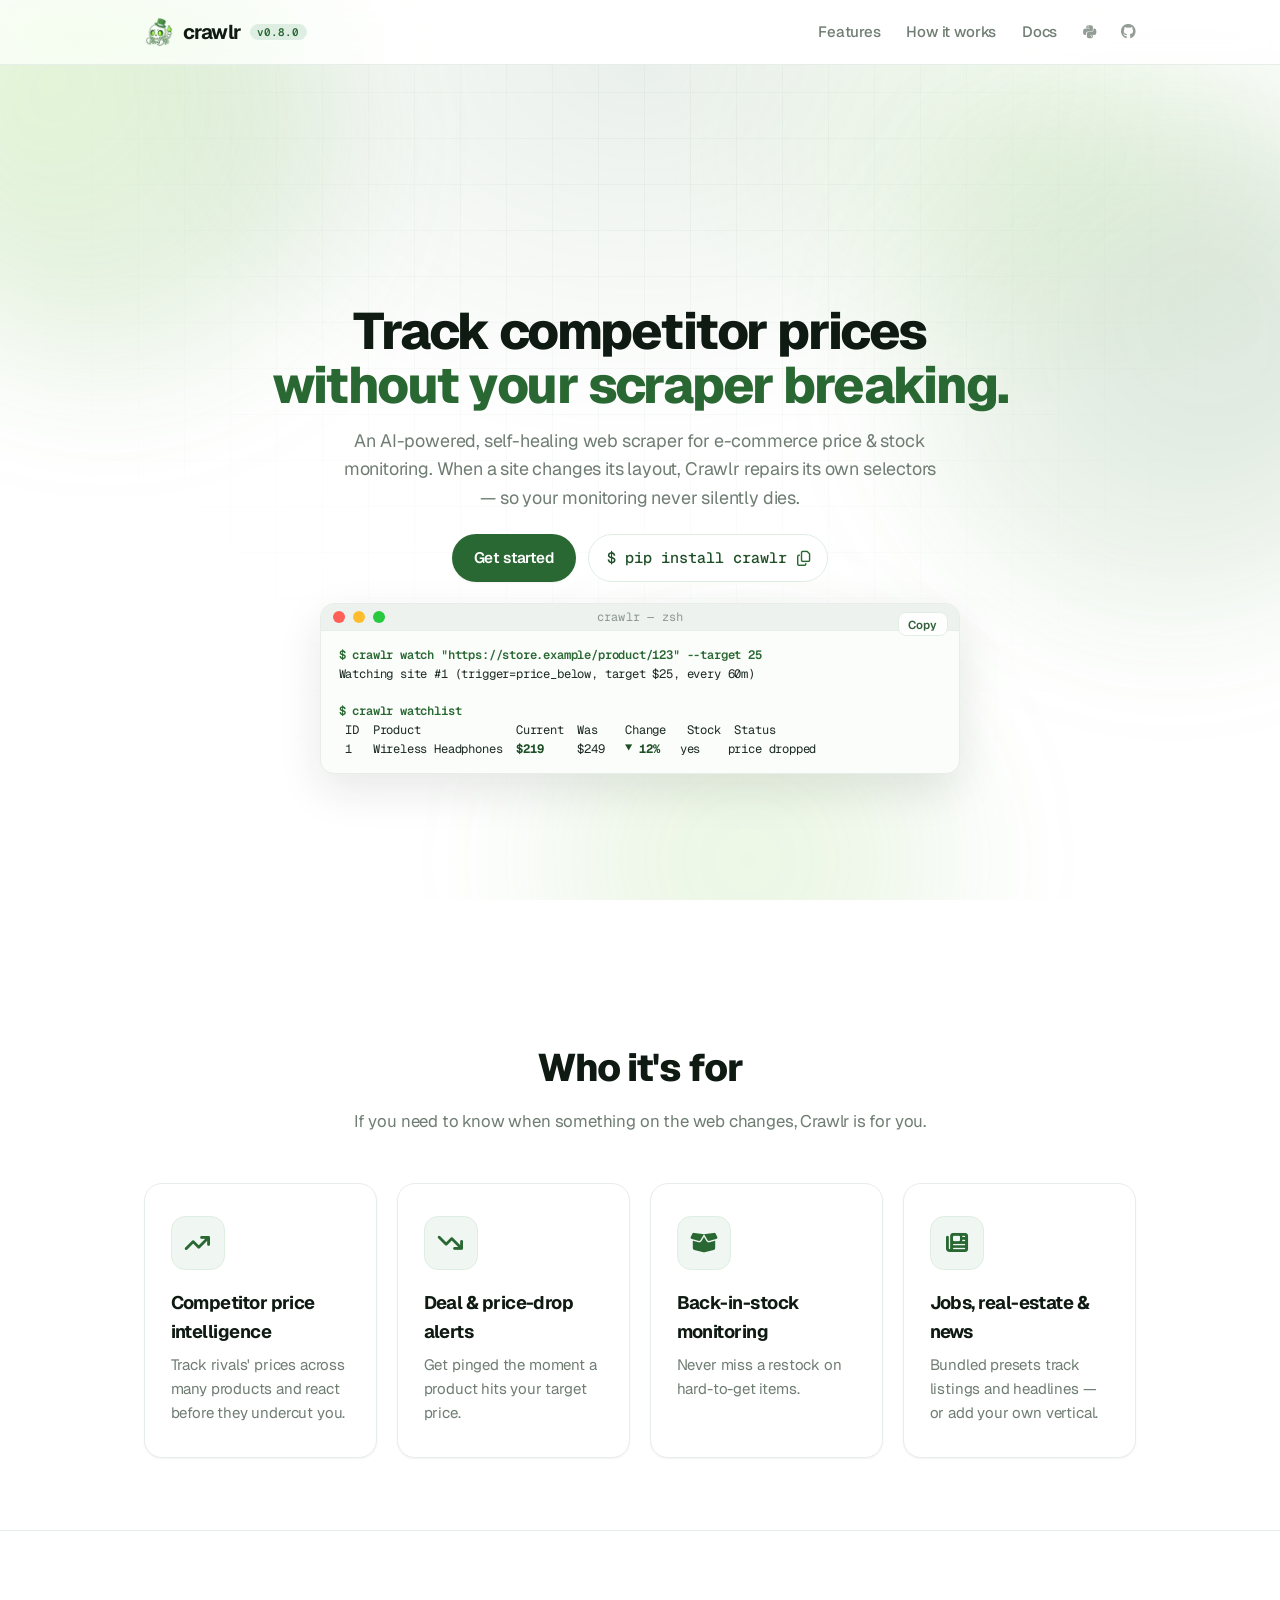
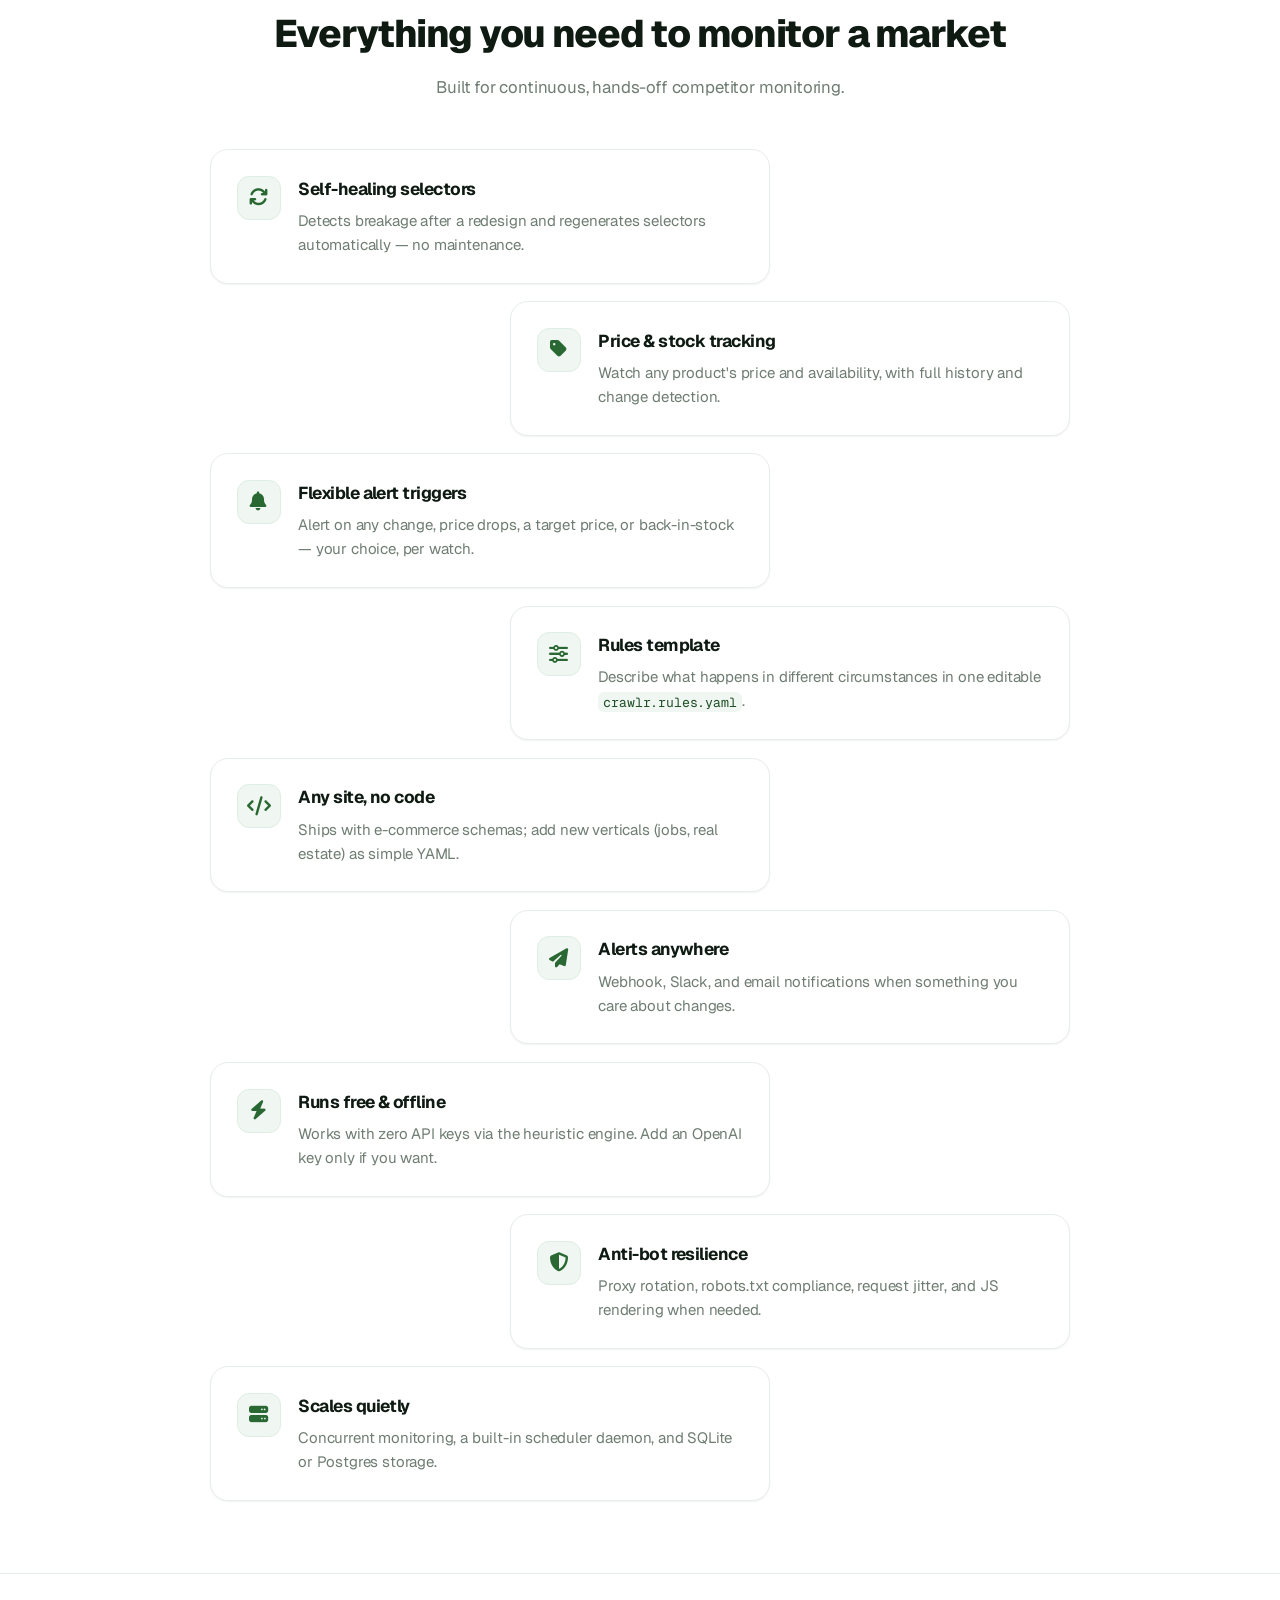
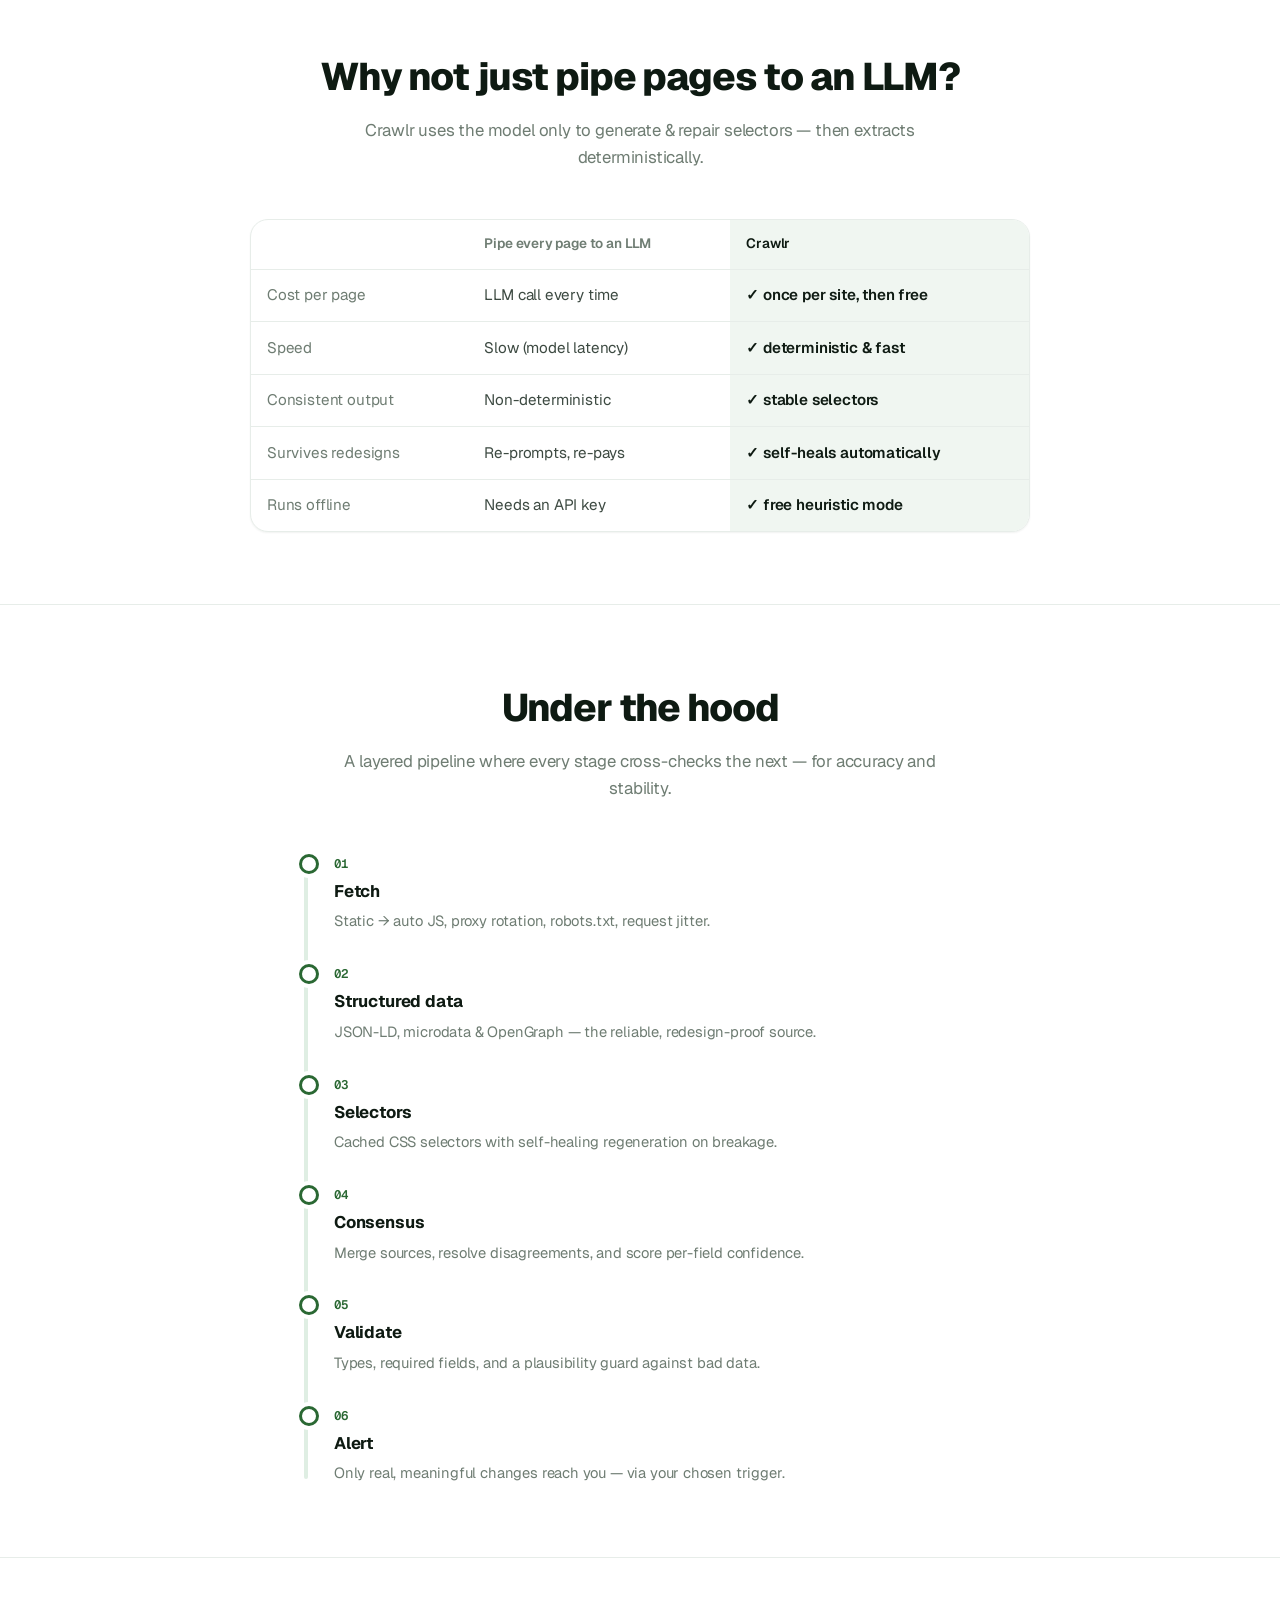
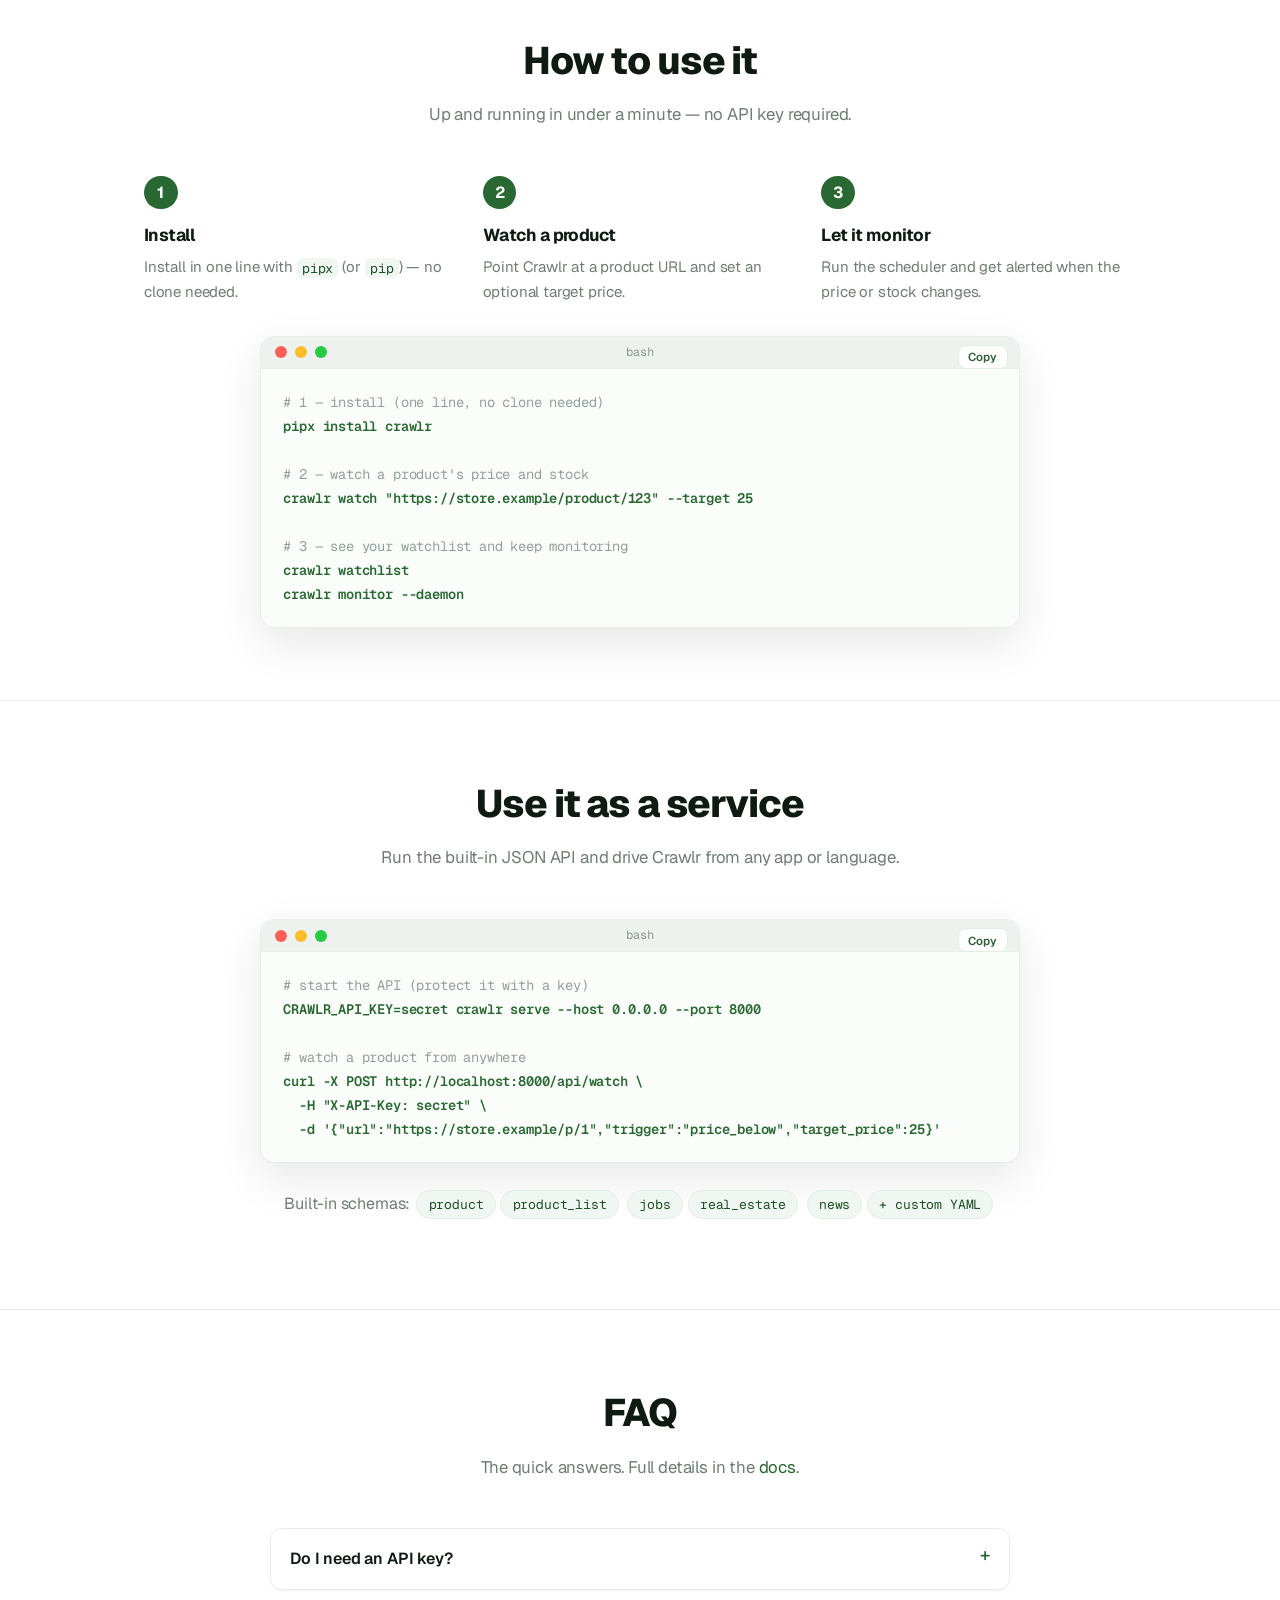
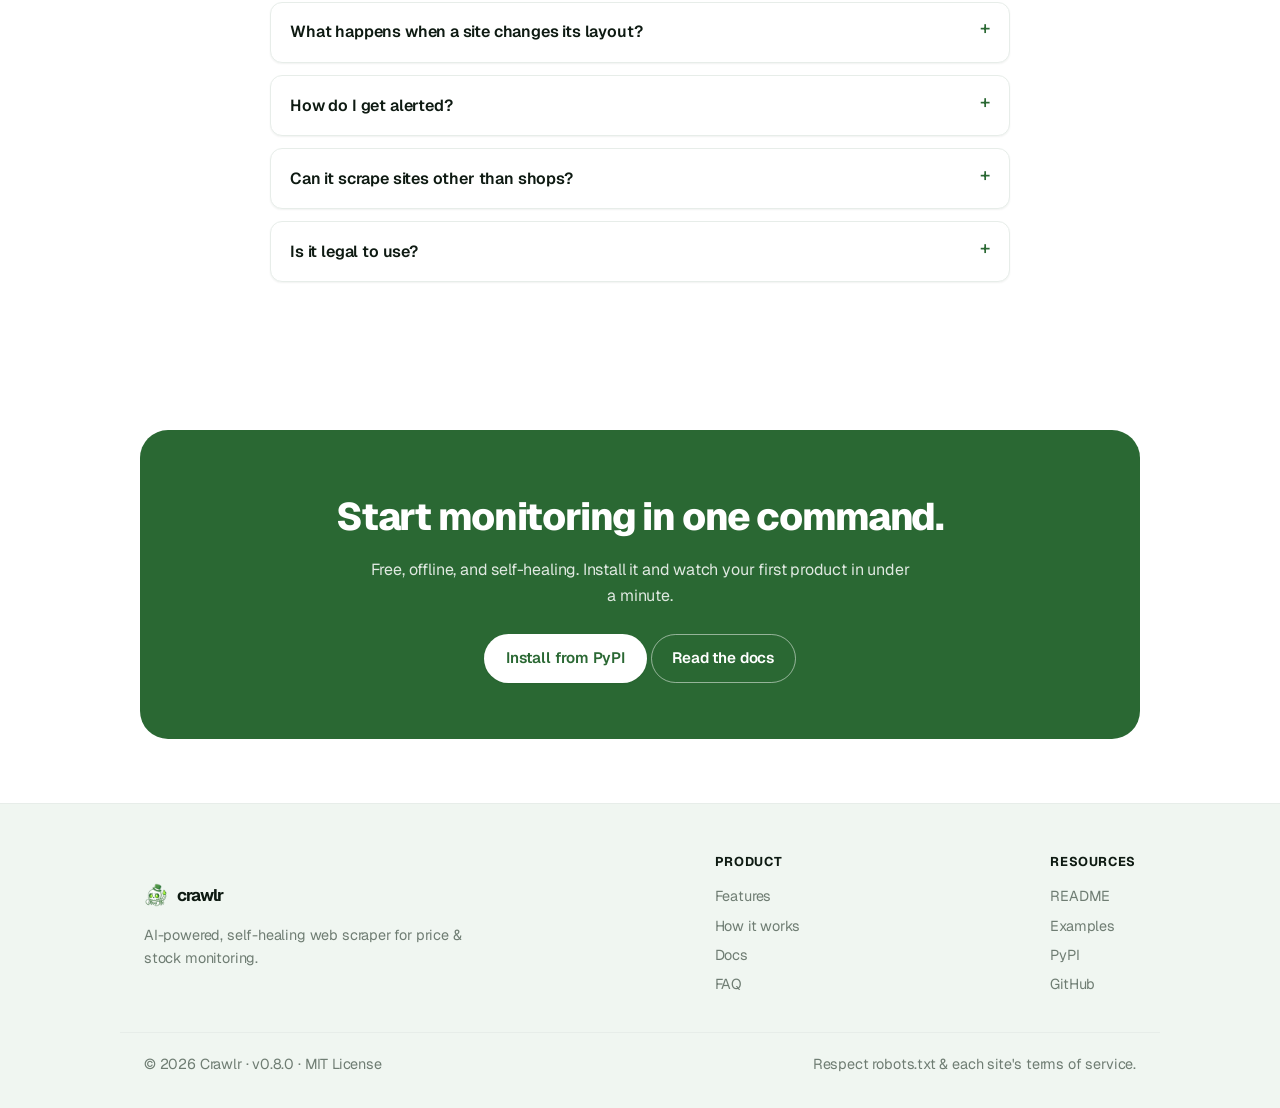
==== commit 89facc7e: "feat: automated multi-strategy extraction engine + product identity + watch loop + deal scoring; 0.8" ====
--- a/web/index.html
+++ b/web/index.html
@@ -37,7 +37,7 @@
       <a class="brand" href="/">
         <img src="logo.png" alt="Crawlr logo">
         <span class="word">crawlr</span>
-        <span class="ver">v0.7.1</span>
+        <span class="ver">v0.8.0</span>
       </a>
       <div class="nav-links">
         <a href="#features">Features</a>
@@ -274,7 +274,7 @@
       </div>
     </div>
     <div class="wrap footer-bottom">
-      <span>© 2026 Crawlr · v0.7.1 · MIT License</span>
+      <span>© 2026 Crawlr · v0.8.0 · MIT License</span>
       <span class="muted-note">Respect robots.txt &amp; each site's terms of service.</span>
     </div>
   </footer>
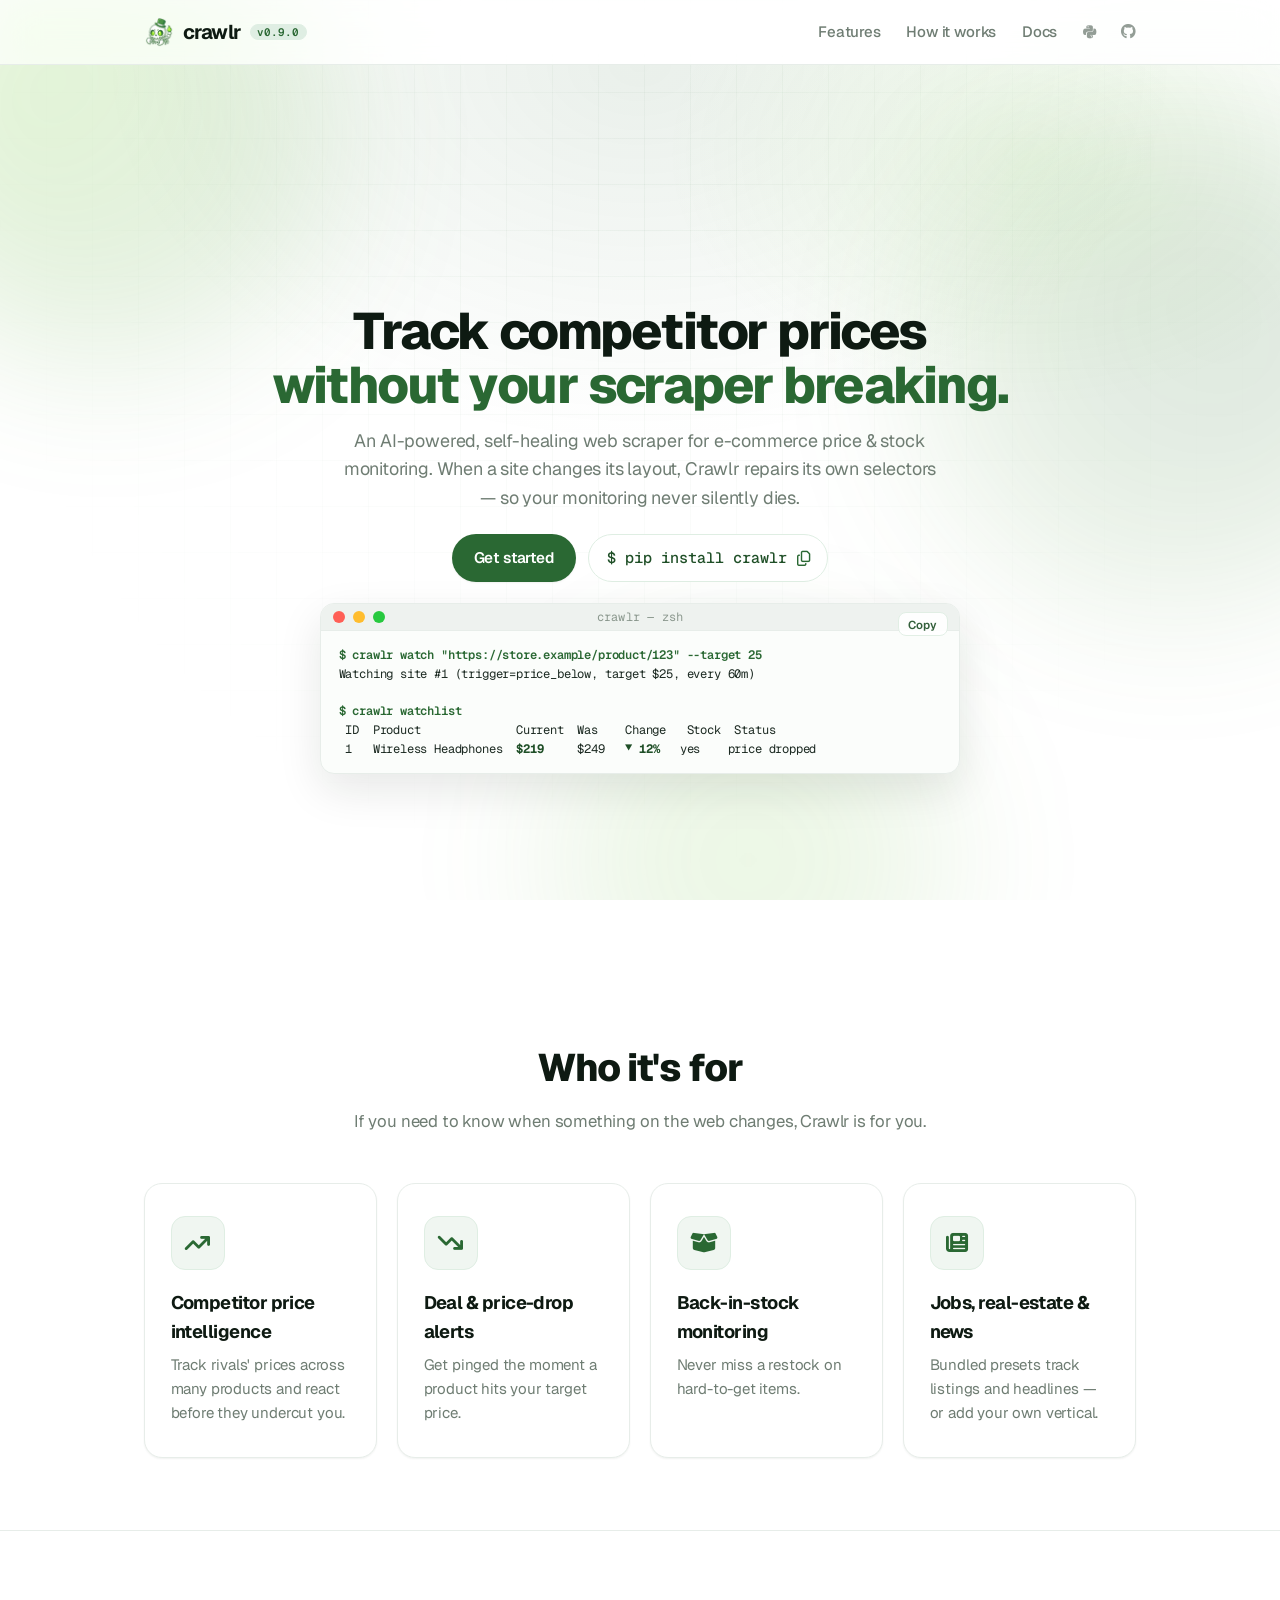
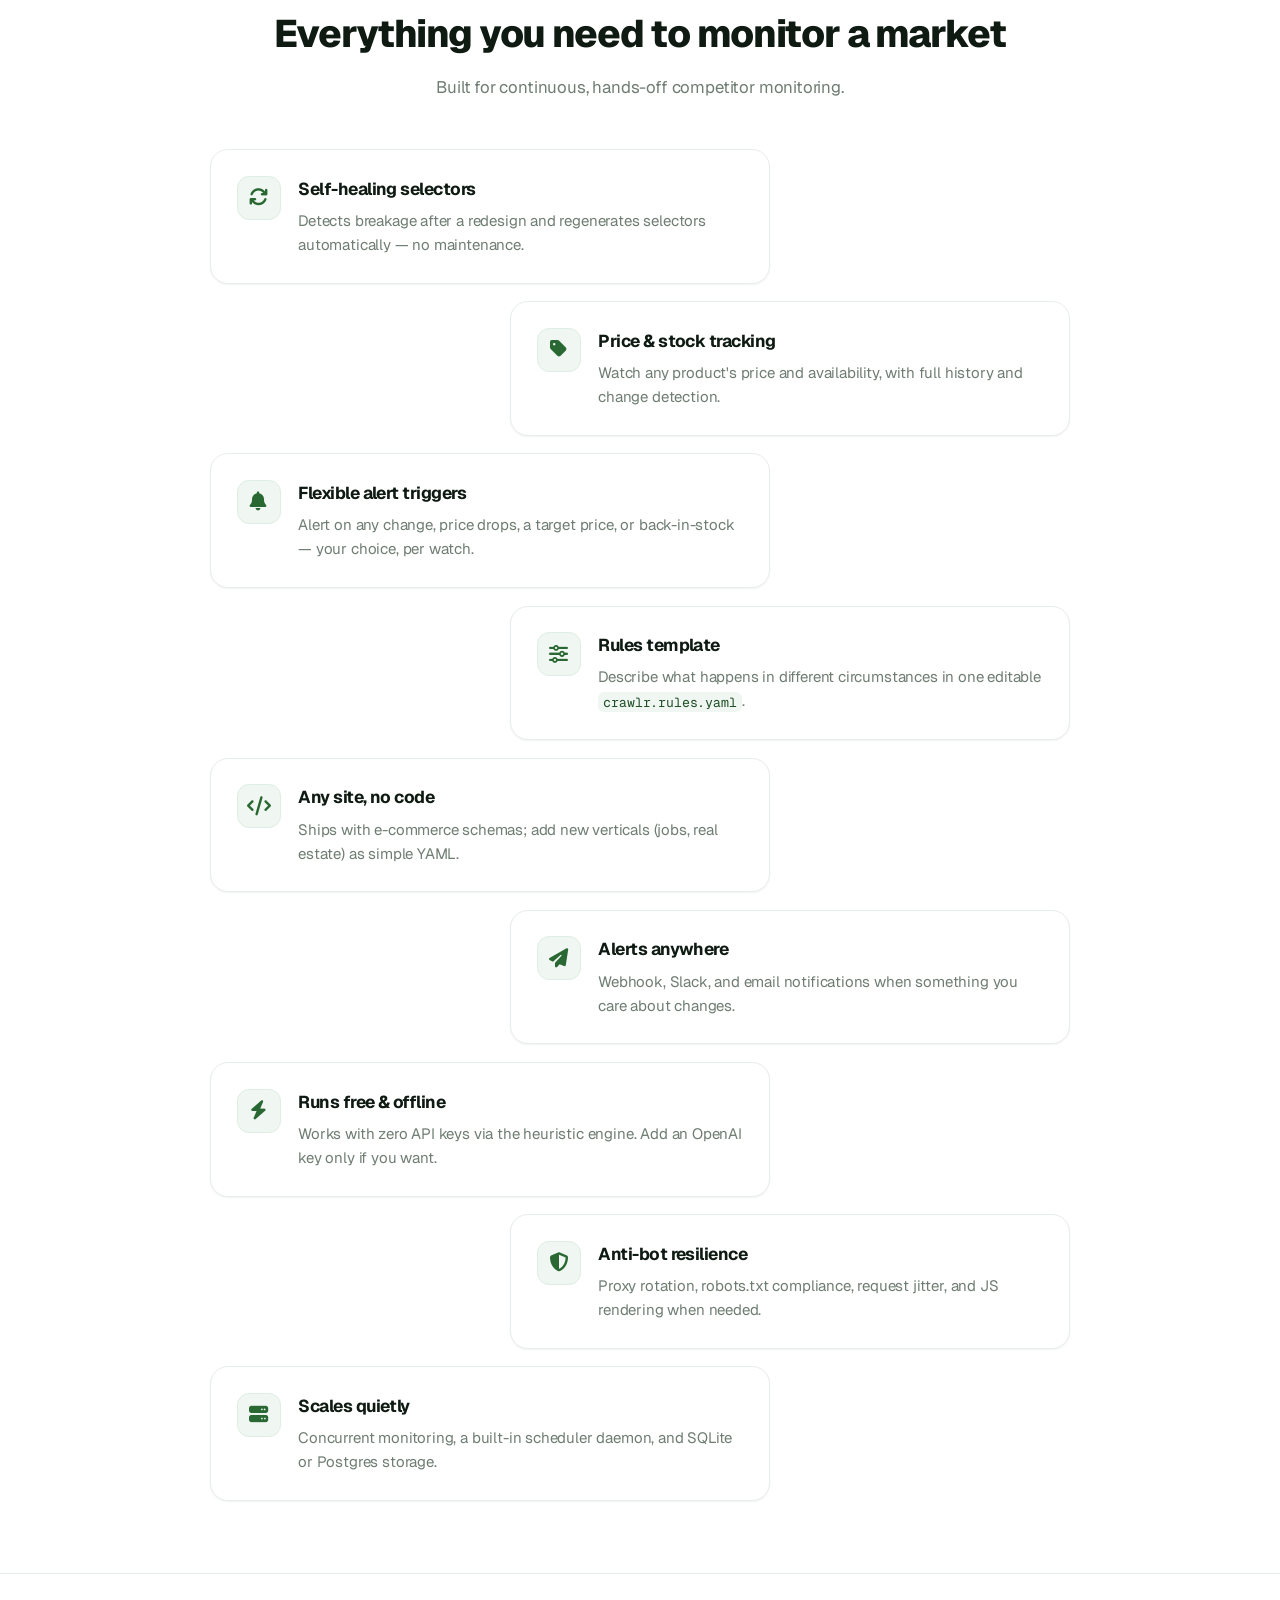
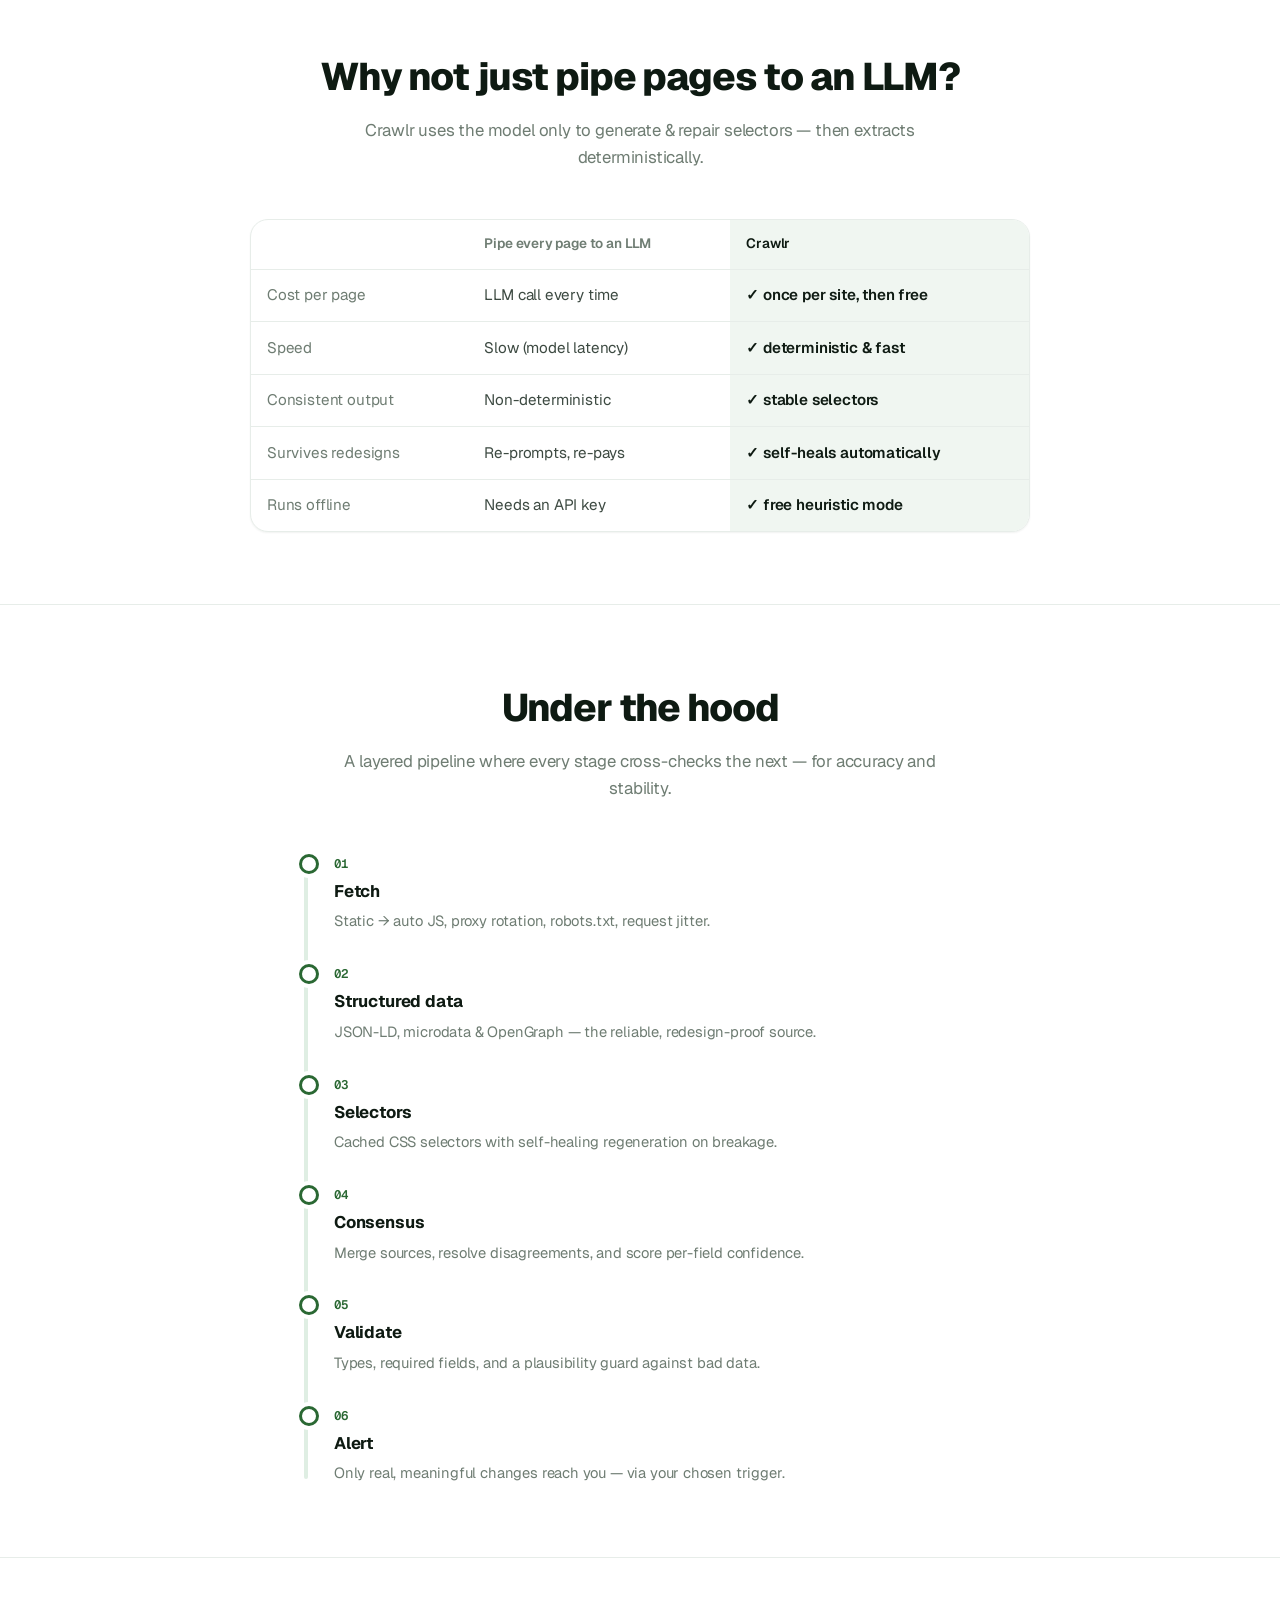
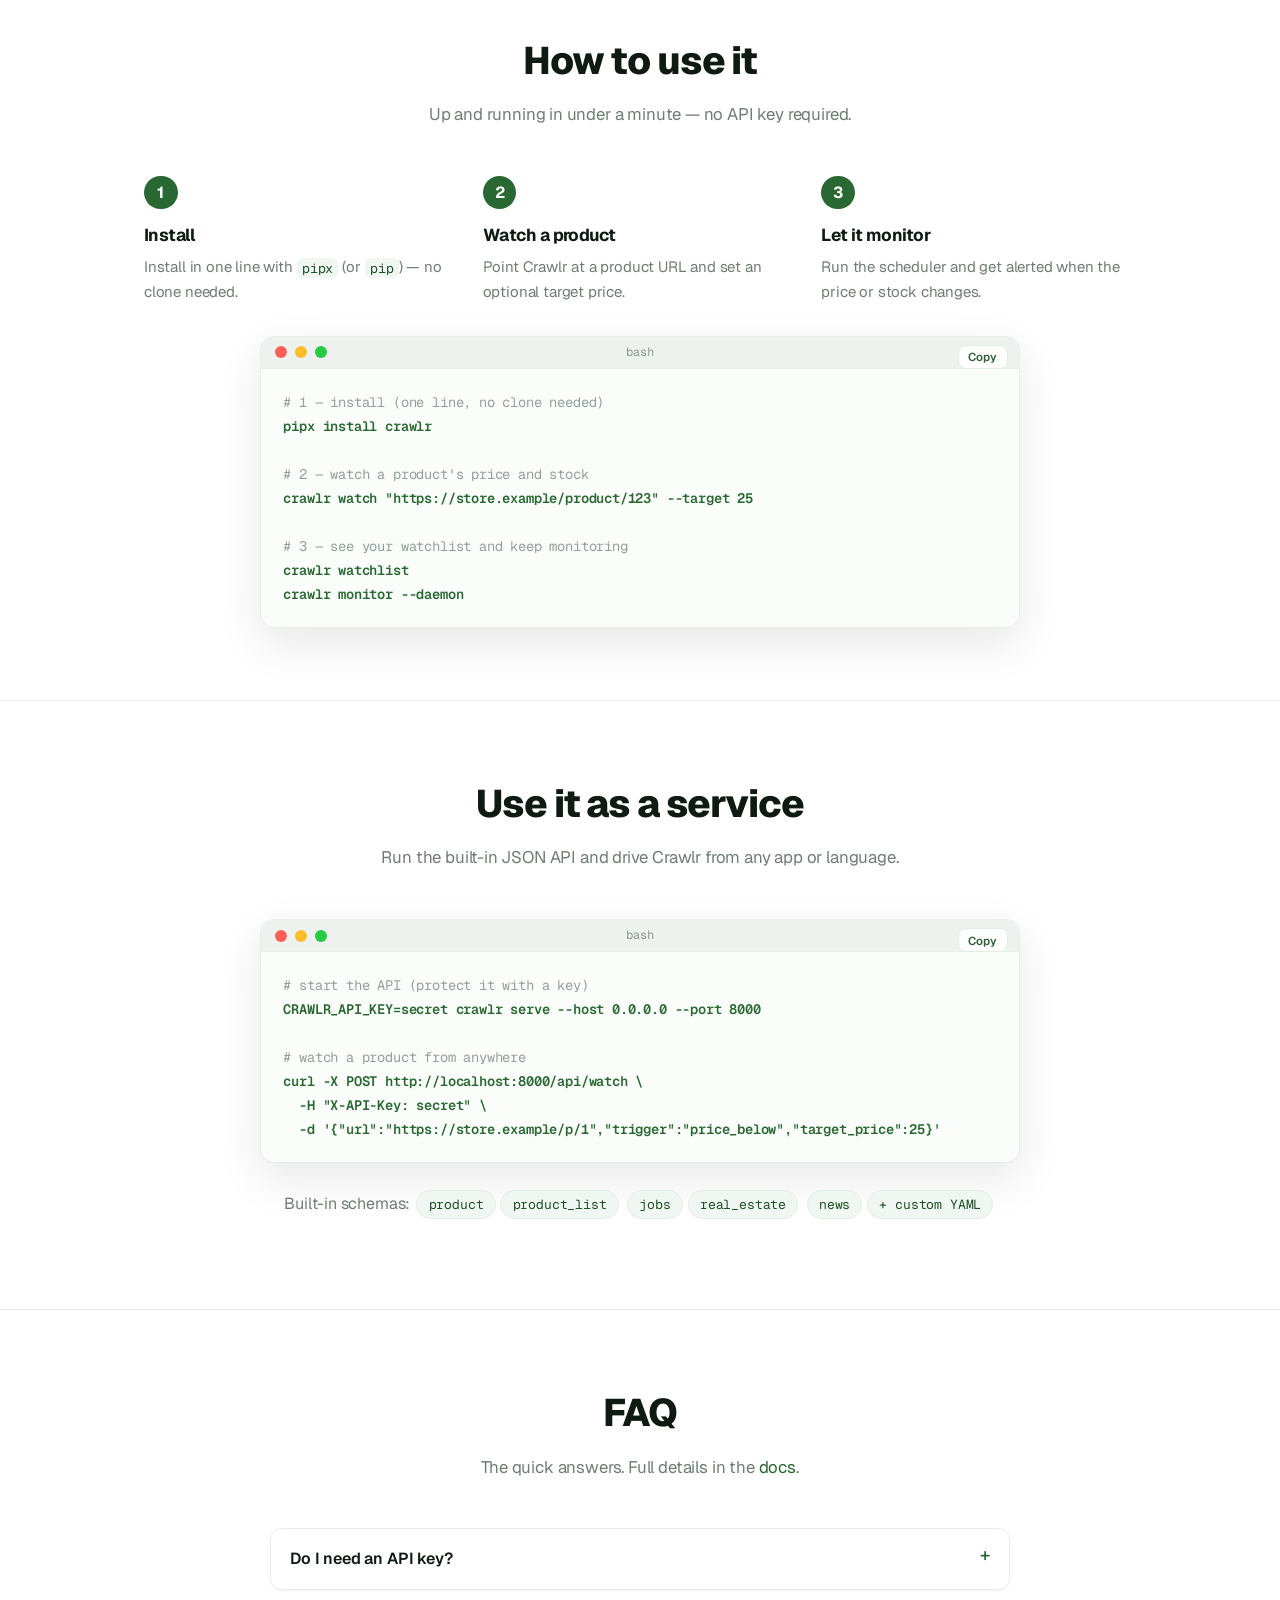
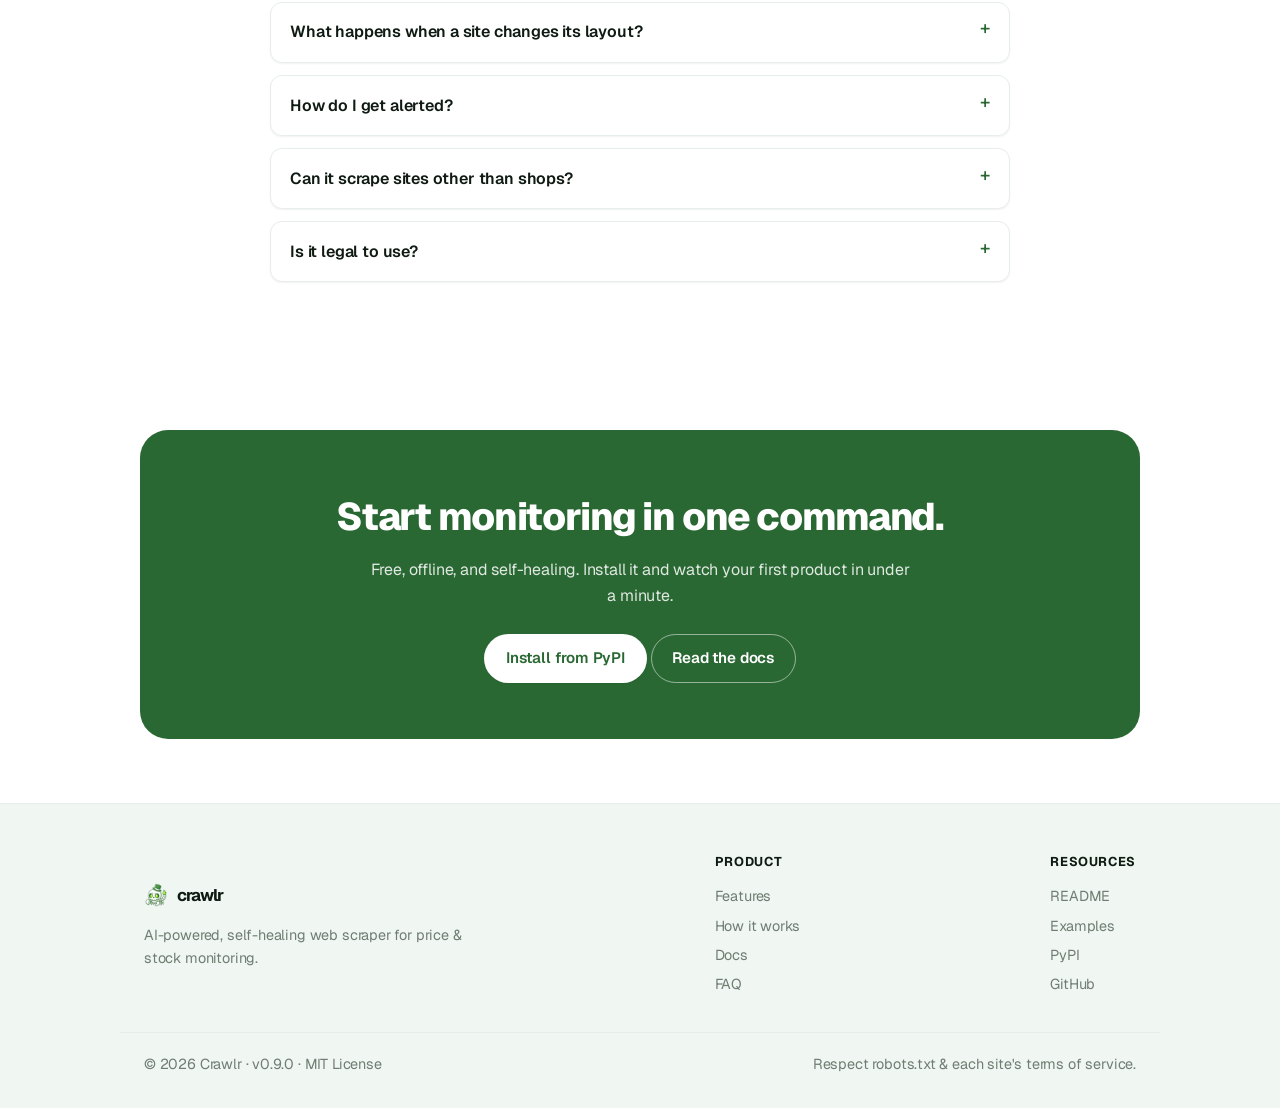
==== commit aa899d7f: "feat(canvas): cross-store price history + deal-over-time scoring; 0.9.0 - new canvas_prices table (d" ====
--- a/web/index.html
+++ b/web/index.html
@@ -37,7 +37,7 @@
       <a class="brand" href="/">
         <img src="logo.png" alt="Crawlr logo">
         <span class="word">crawlr</span>
-        <span class="ver">v0.8.0</span>
+        <span class="ver">v0.9.0</span>
       </a>
       <div class="nav-links">
         <a href="#features">Features</a>
@@ -274,7 +274,7 @@
       </div>
     </div>
     <div class="wrap footer-bottom">
-      <span>© 2026 Crawlr · v0.8.0 · MIT License</span>
+      <span>© 2026 Crawlr · v0.9.0 · MIT License</span>
       <span class="muted-note">Respect robots.txt &amp; each site's terms of service.</span>
     </div>
   </footer>
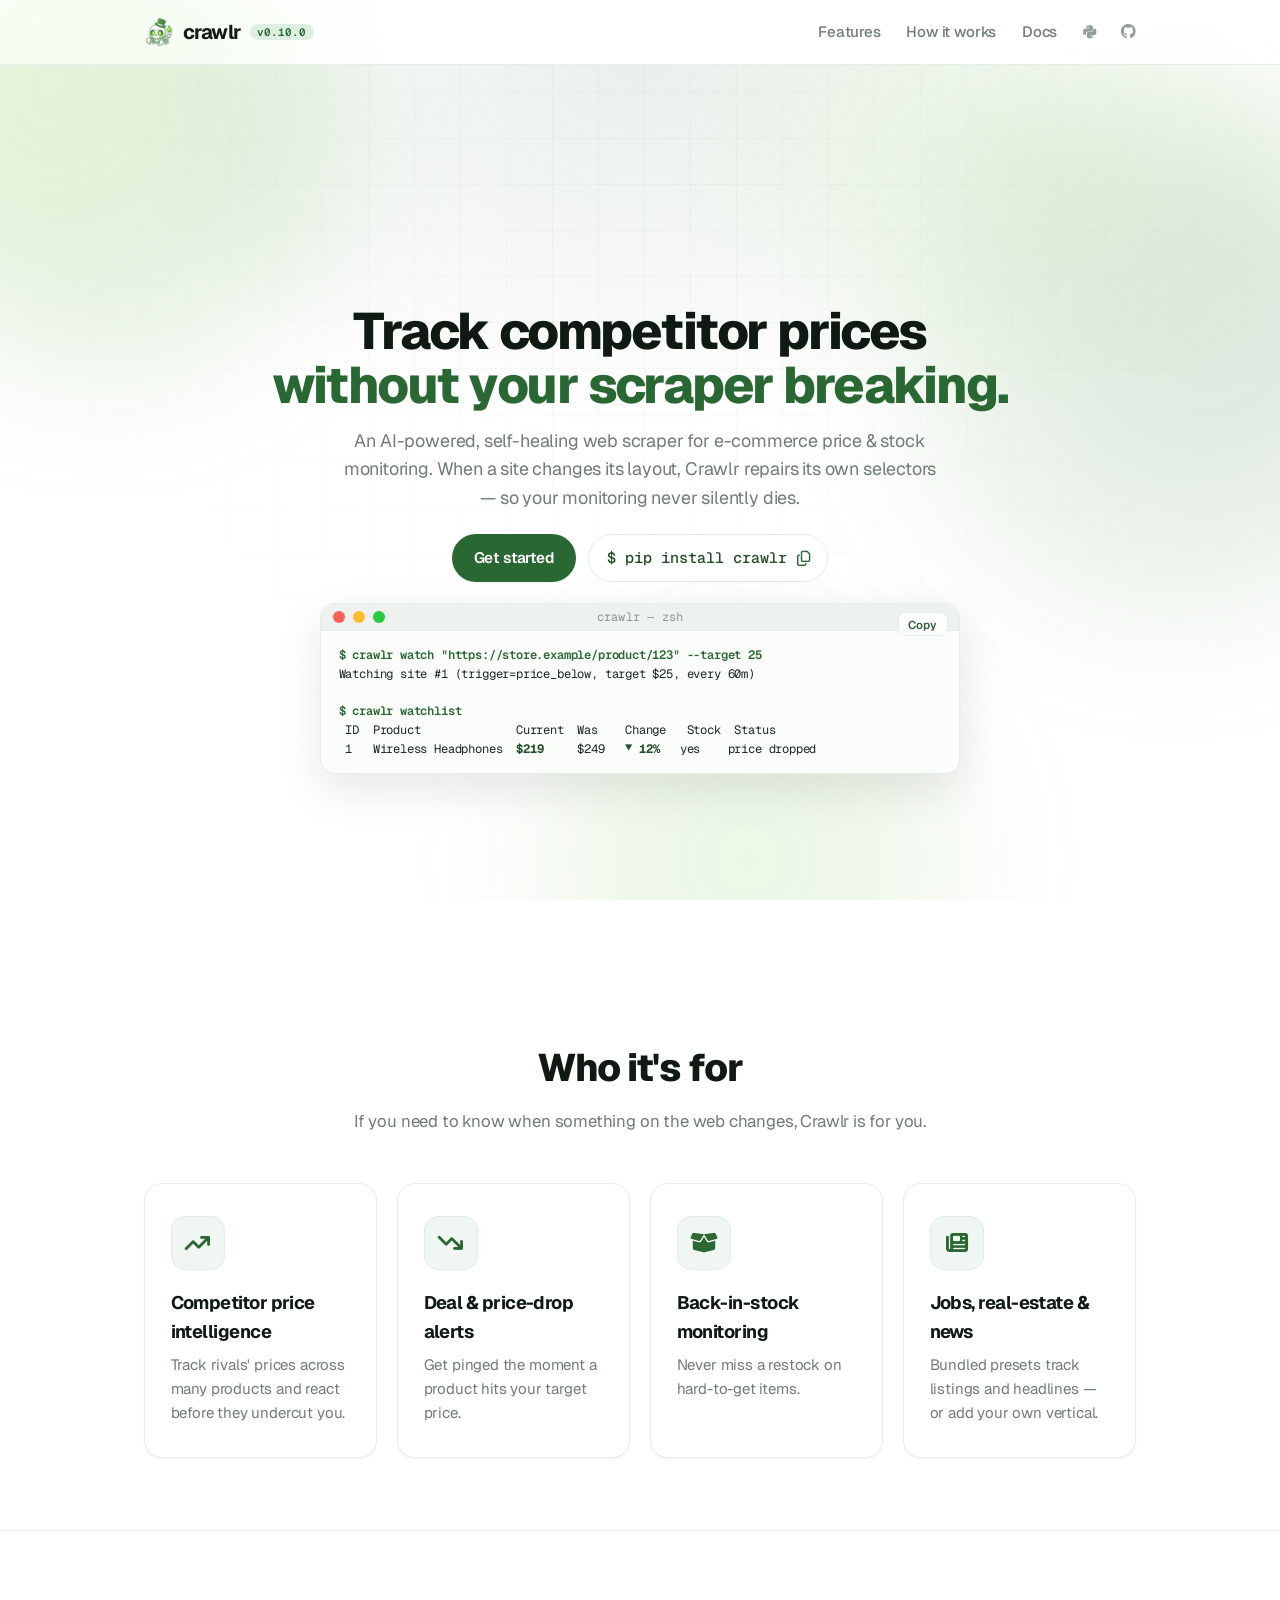
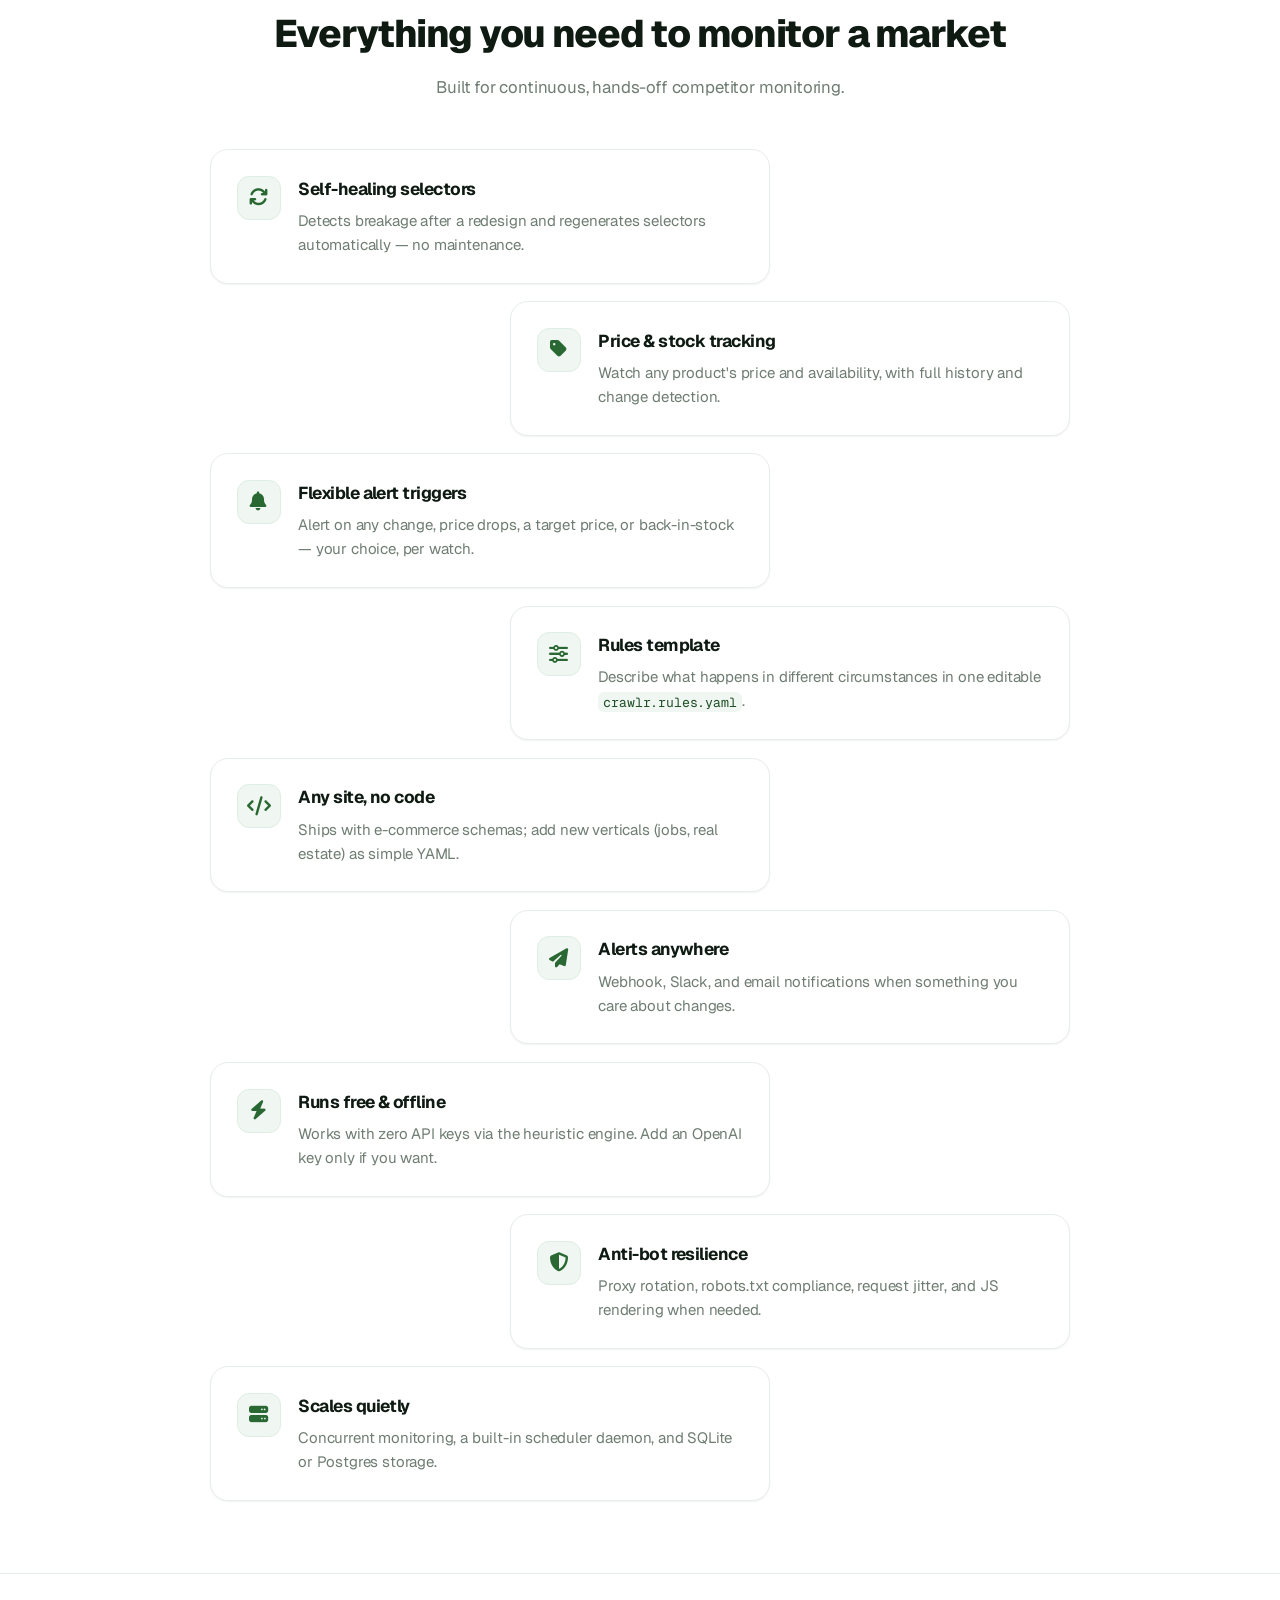
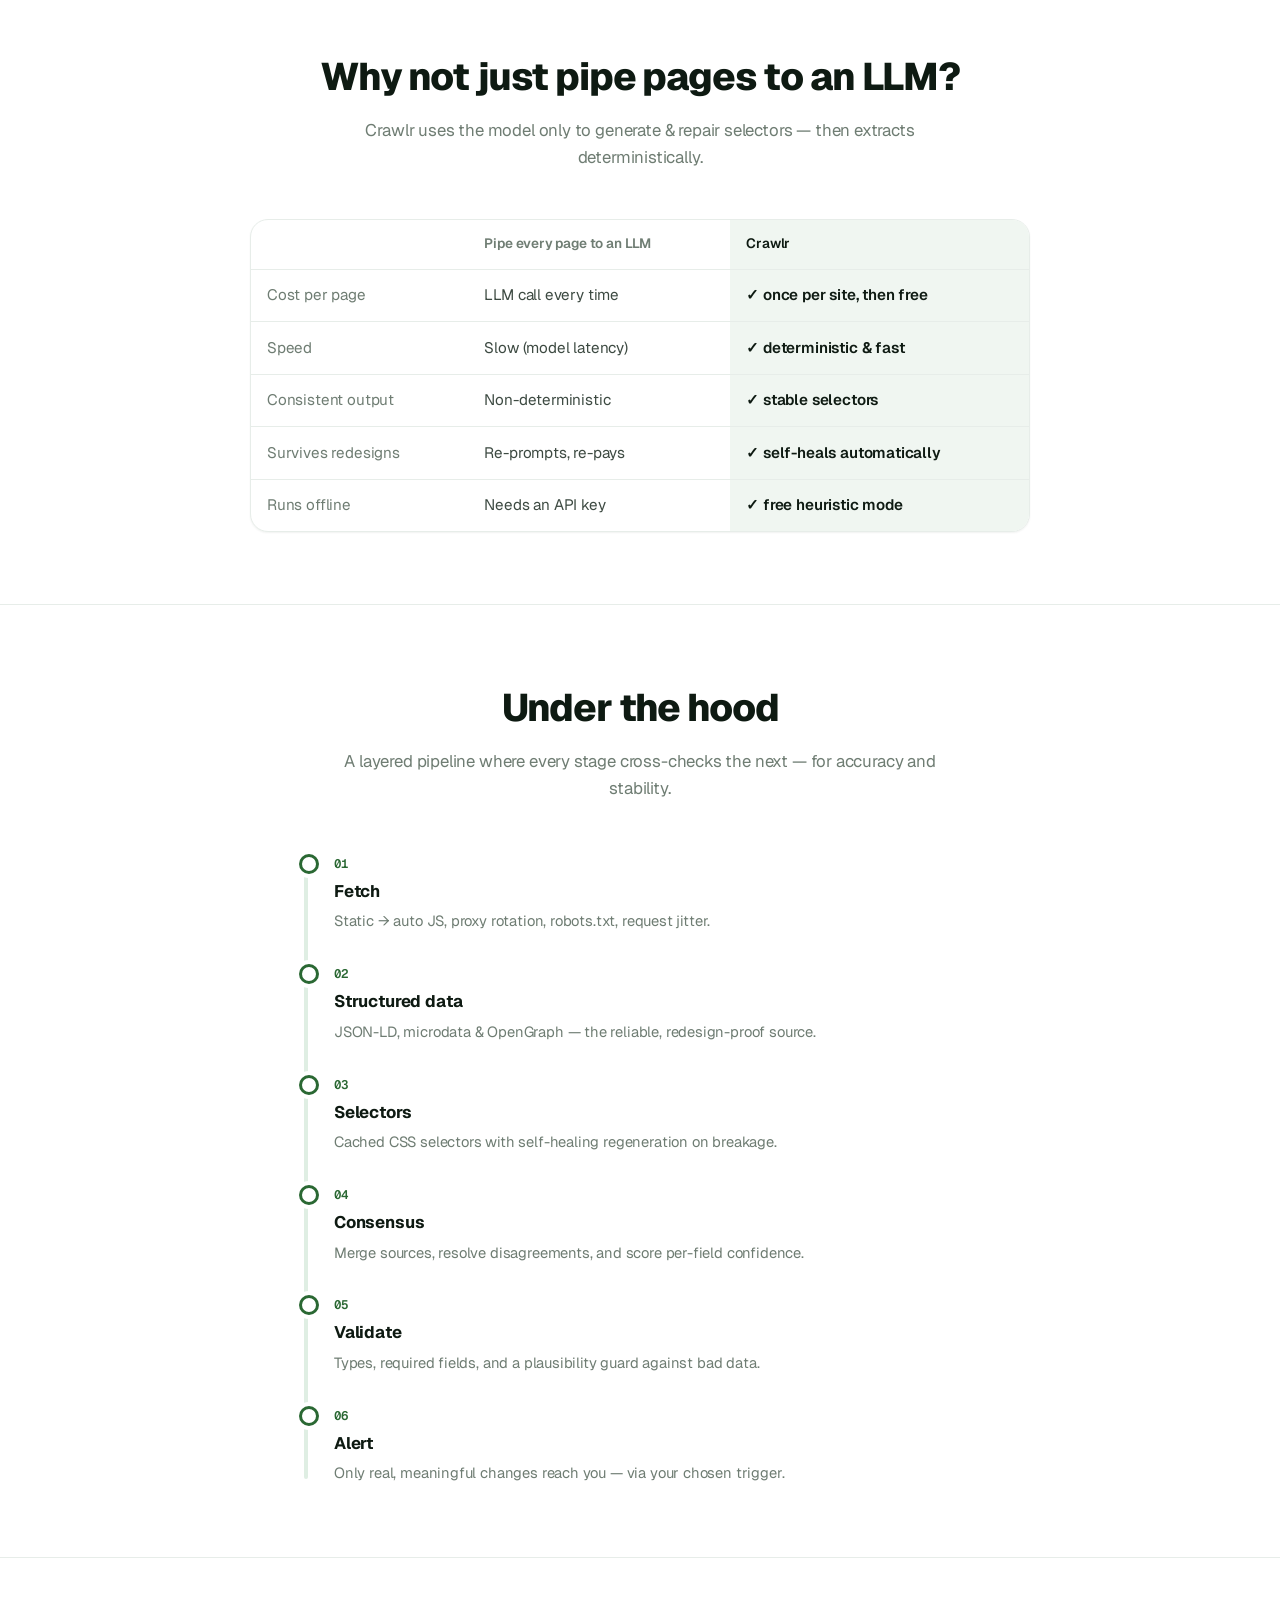
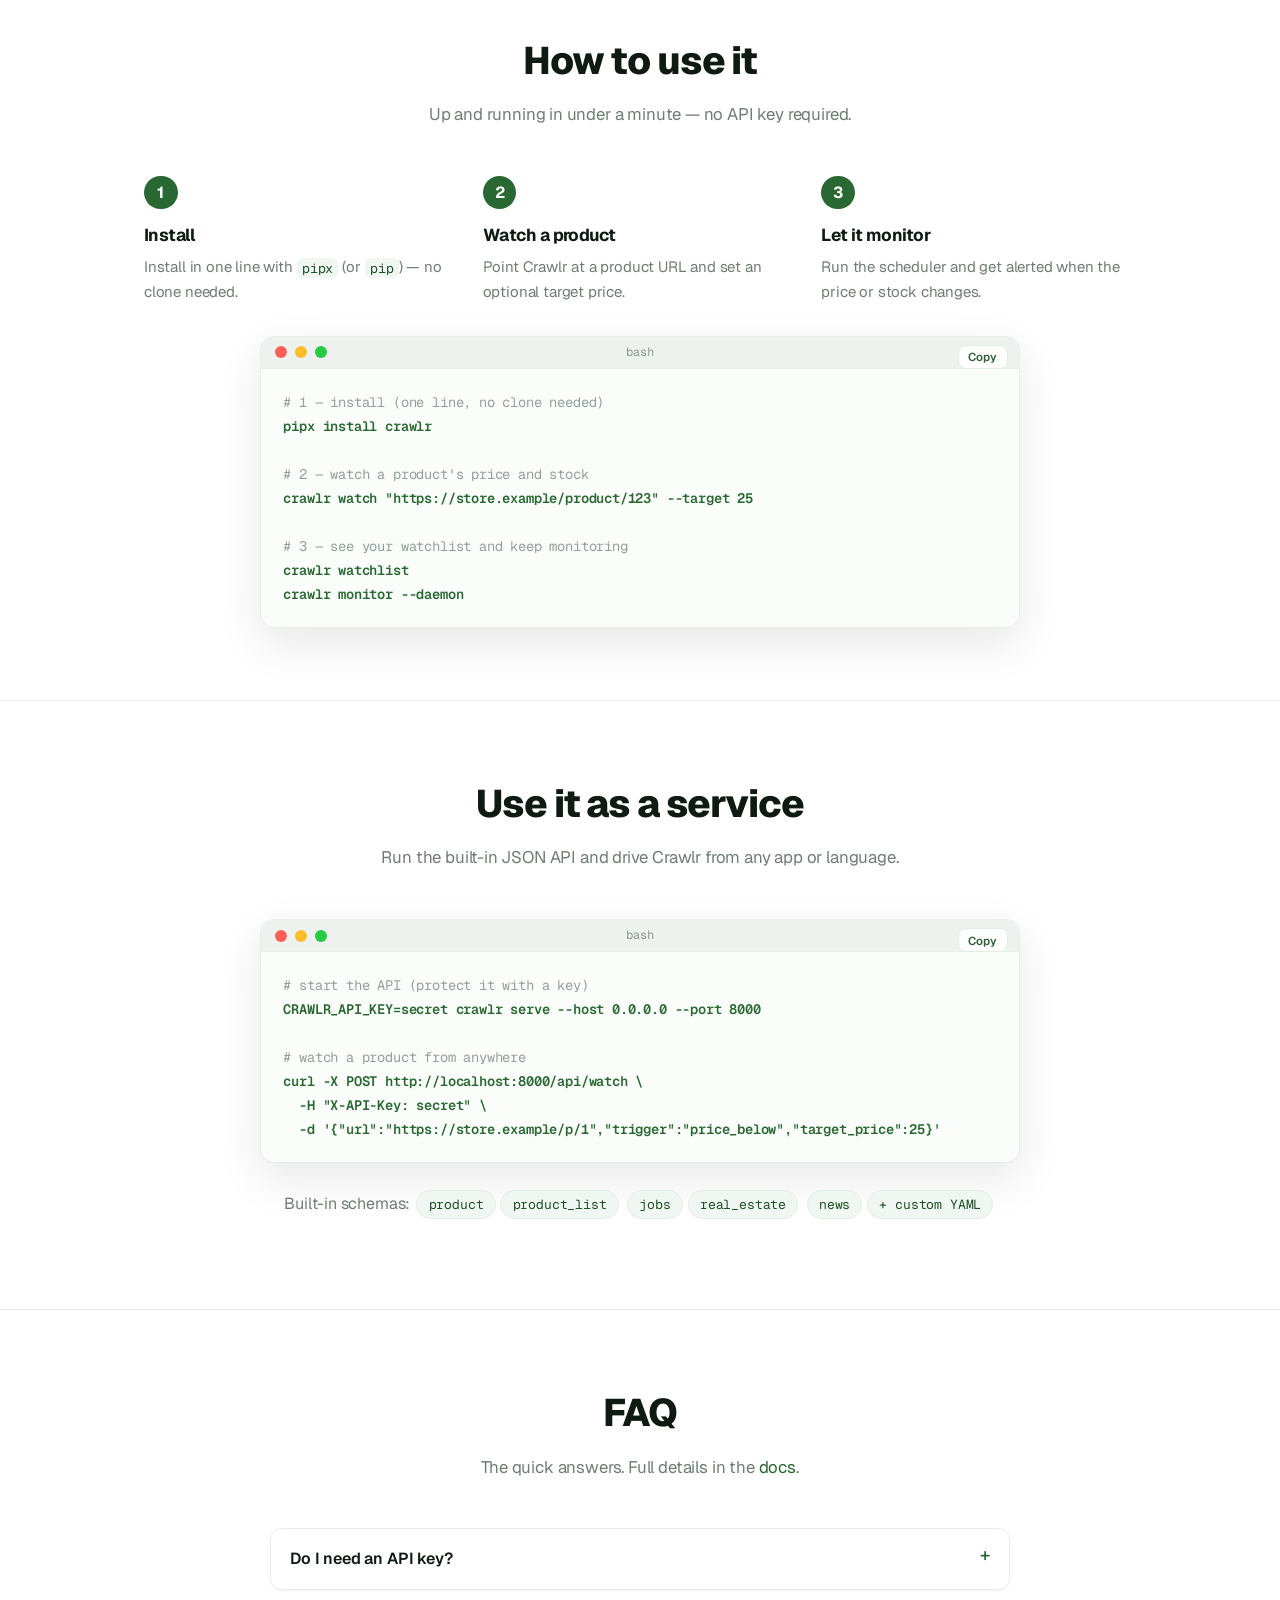
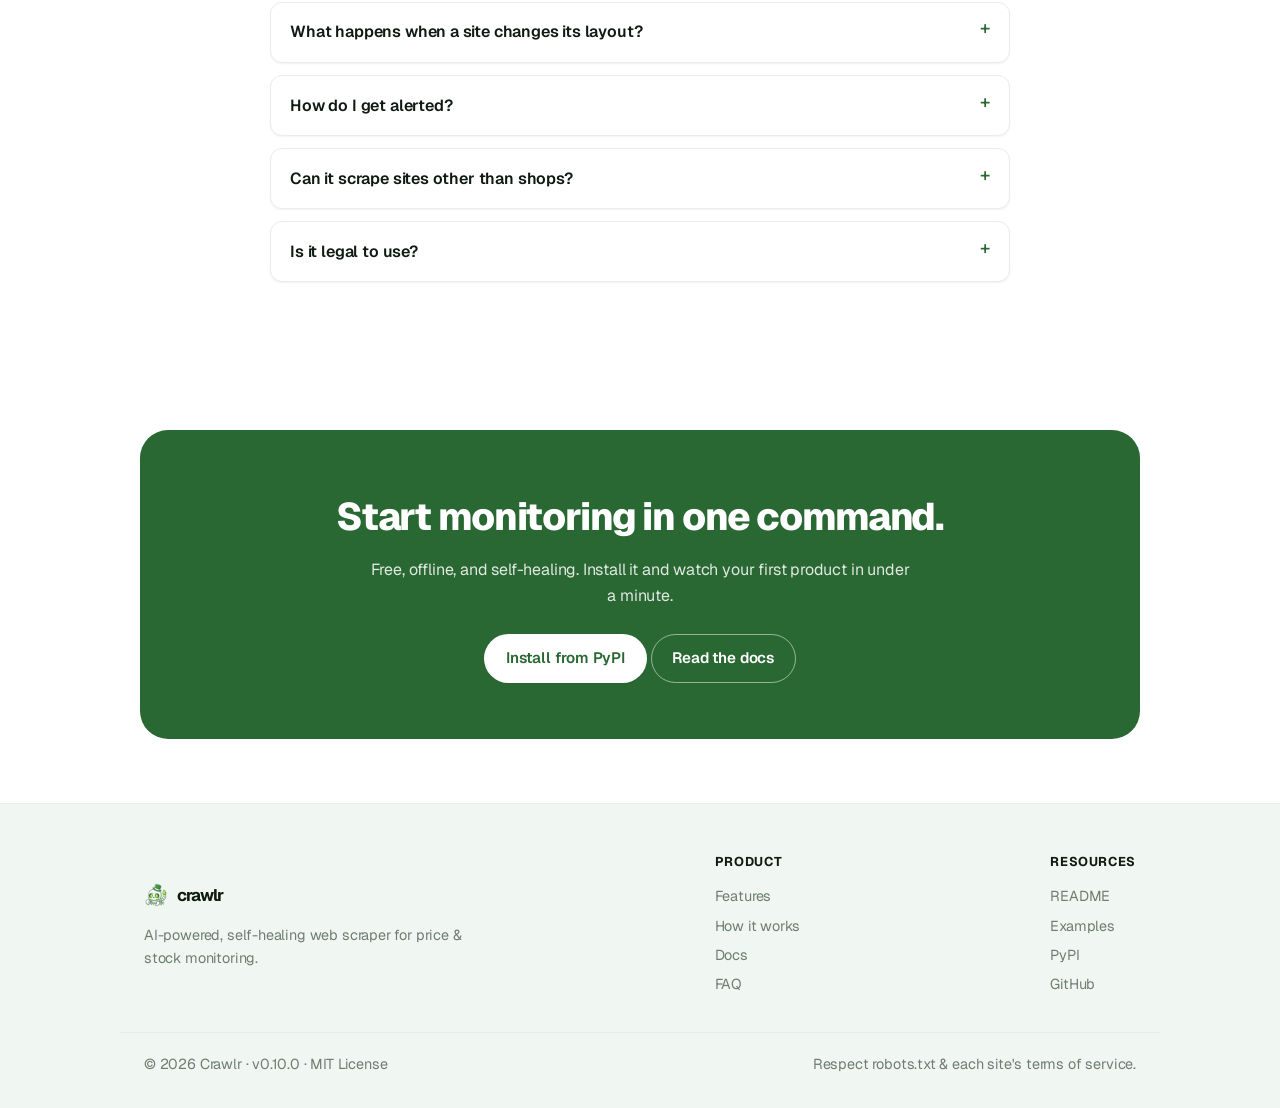
==== commit 6f949116: "feat: Telegram bot front-end + TLS/JA3 impersonation acquisition tier; 0.10.0 - telegram.py + 'crawl" ====
--- a/web/index.html
+++ b/web/index.html
@@ -37,7 +37,7 @@
       <a class="brand" href="/">
         <img src="logo.png" alt="Crawlr logo">
         <span class="word">crawlr</span>
-        <span class="ver">v0.9.0</span>
+        <span class="ver">v0.10.0</span>
       </a>
       <div class="nav-links">
         <a href="#features">Features</a>
@@ -274,7 +274,7 @@
       </div>
     </div>
     <div class="wrap footer-bottom">
-      <span>© 2026 Crawlr · v0.9.0 · MIT License</span>
+      <span>© 2026 Crawlr · v0.10.0 · MIT License</span>
       <span class="muted-note">Respect robots.txt &amp; each site's terms of service.</span>
     </div>
   </footer>
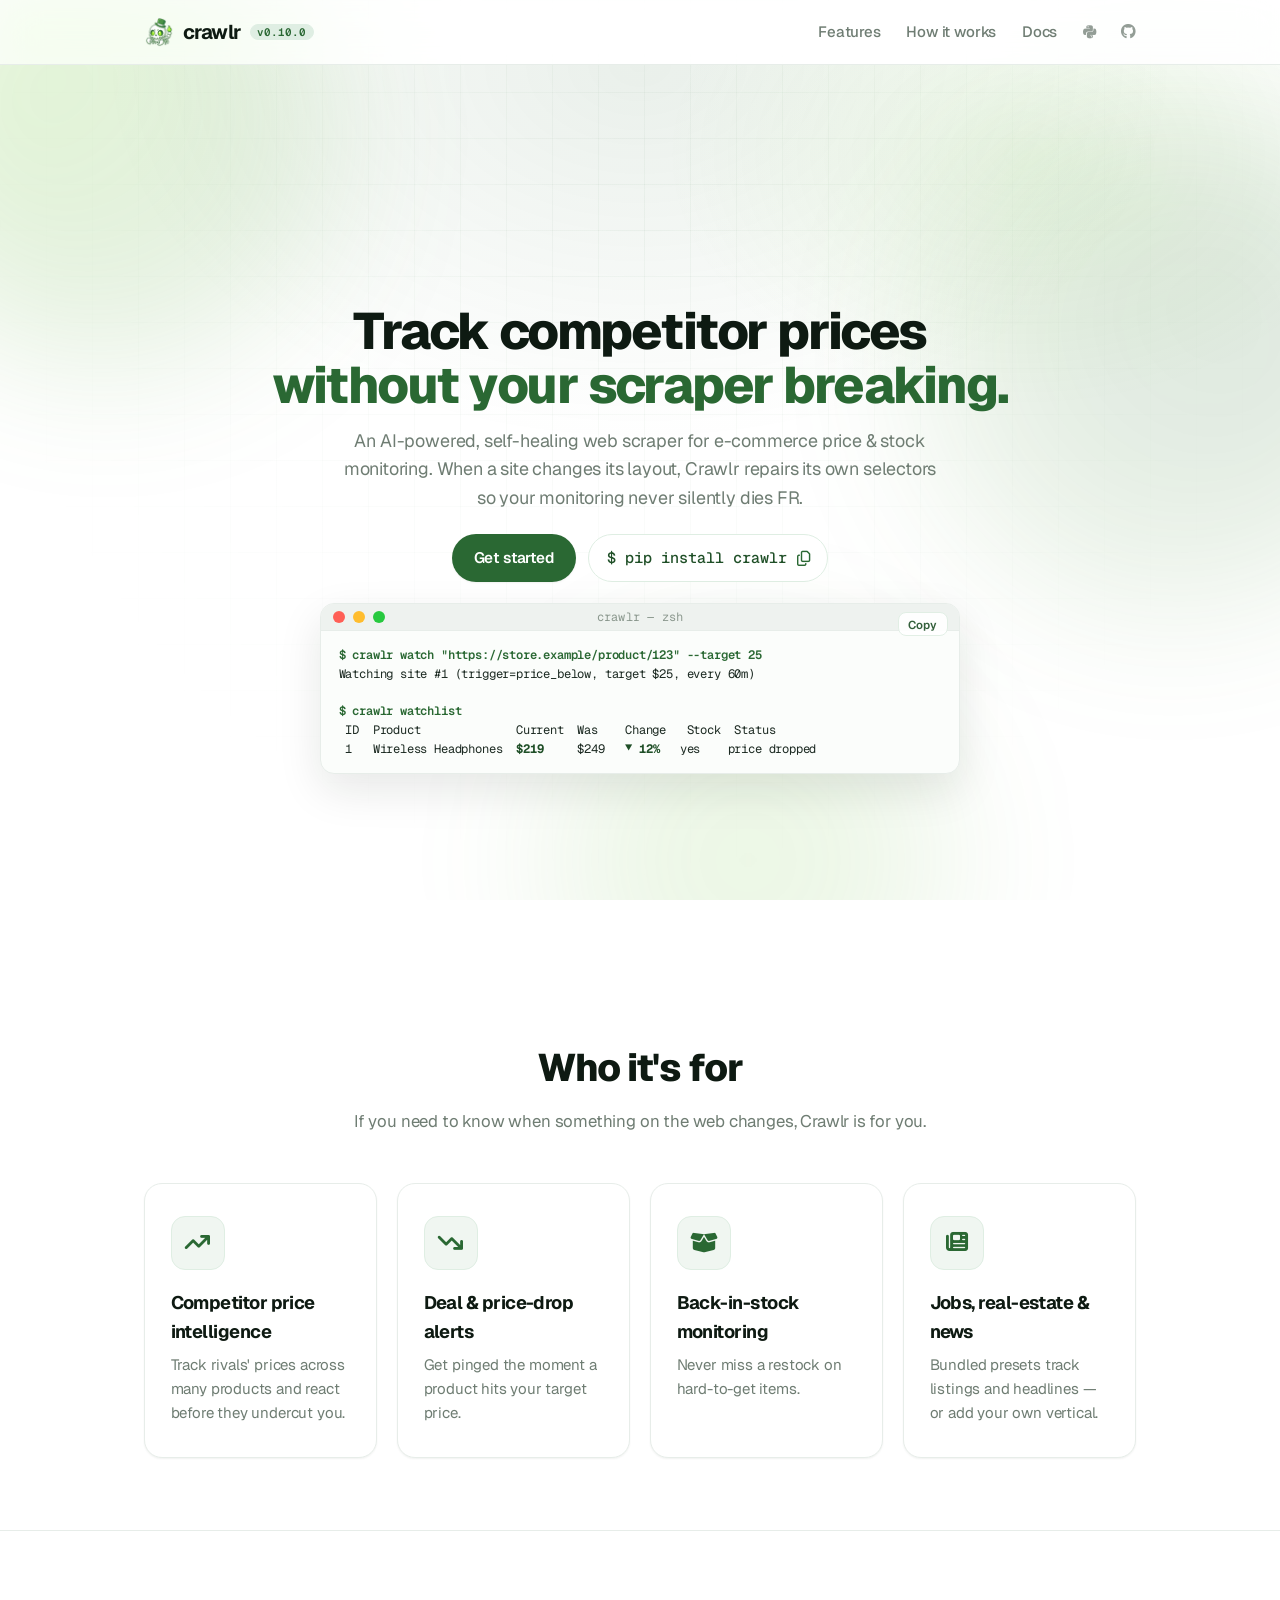
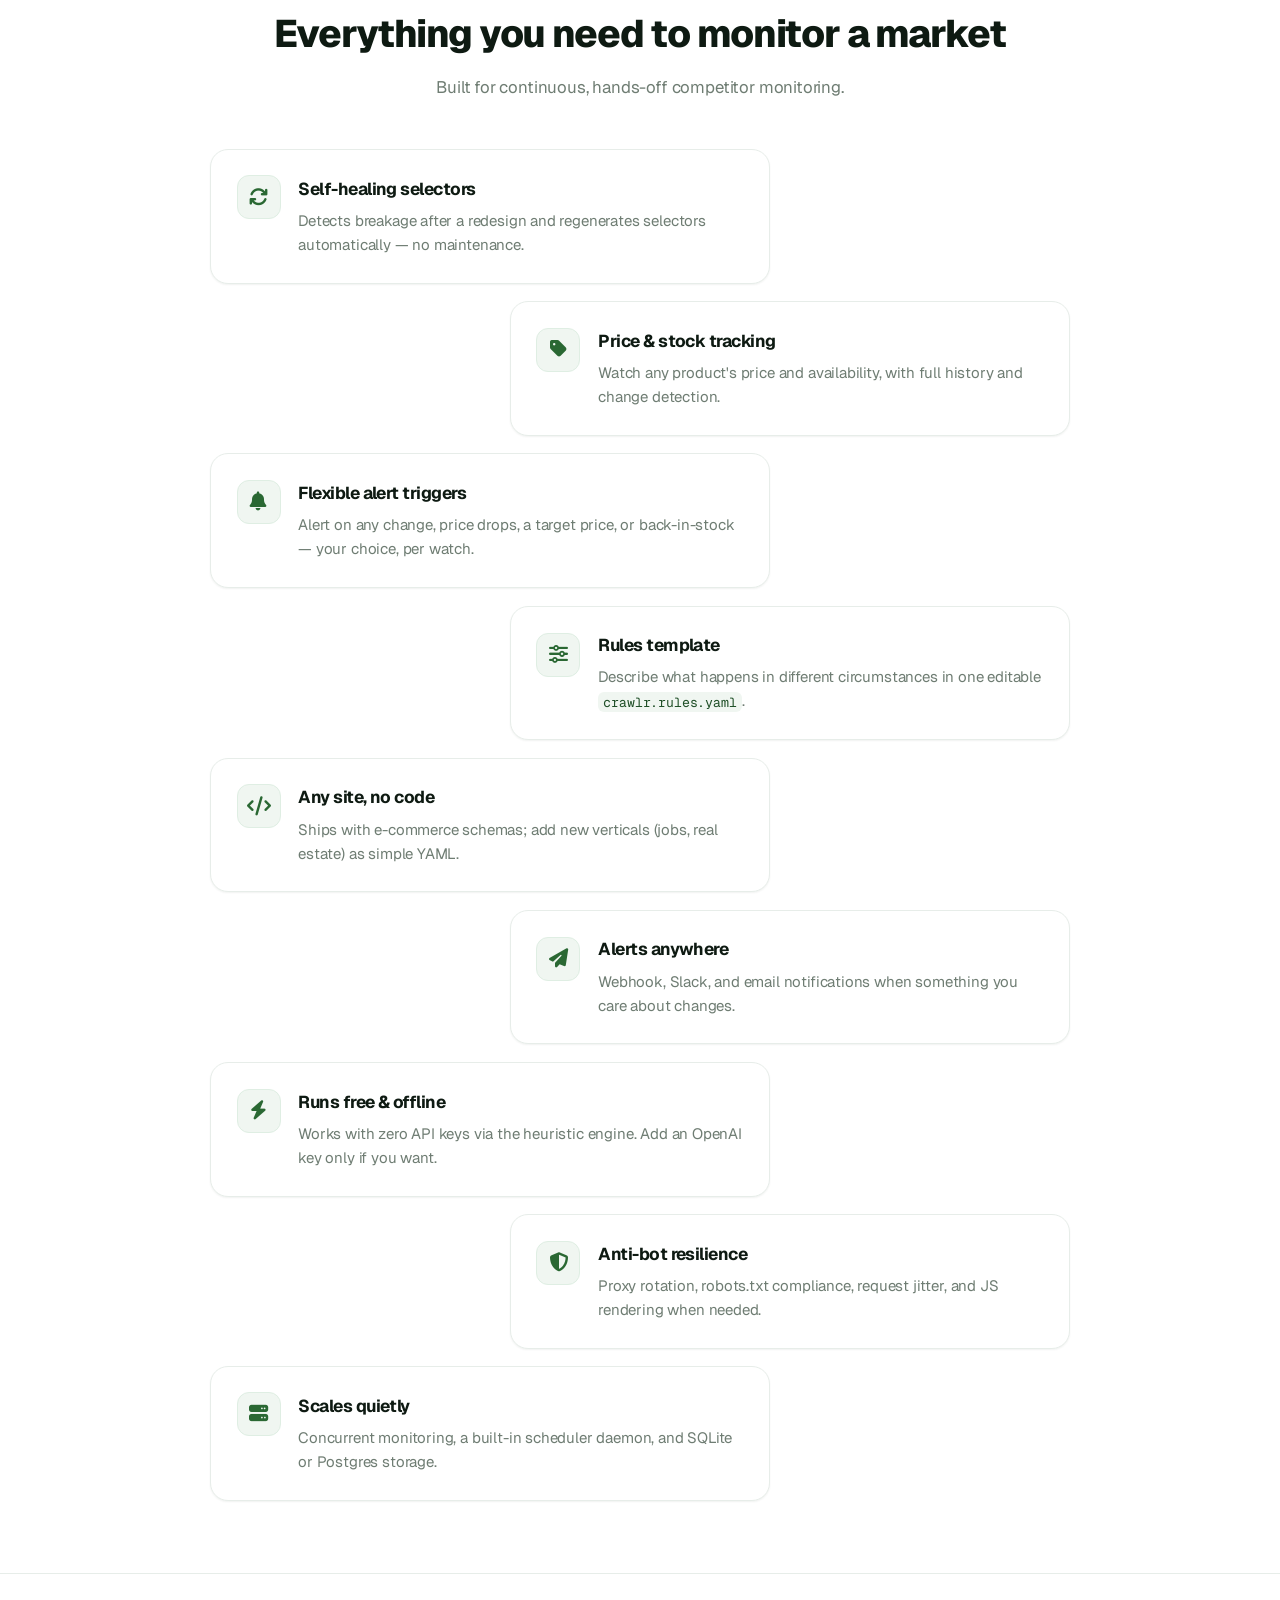
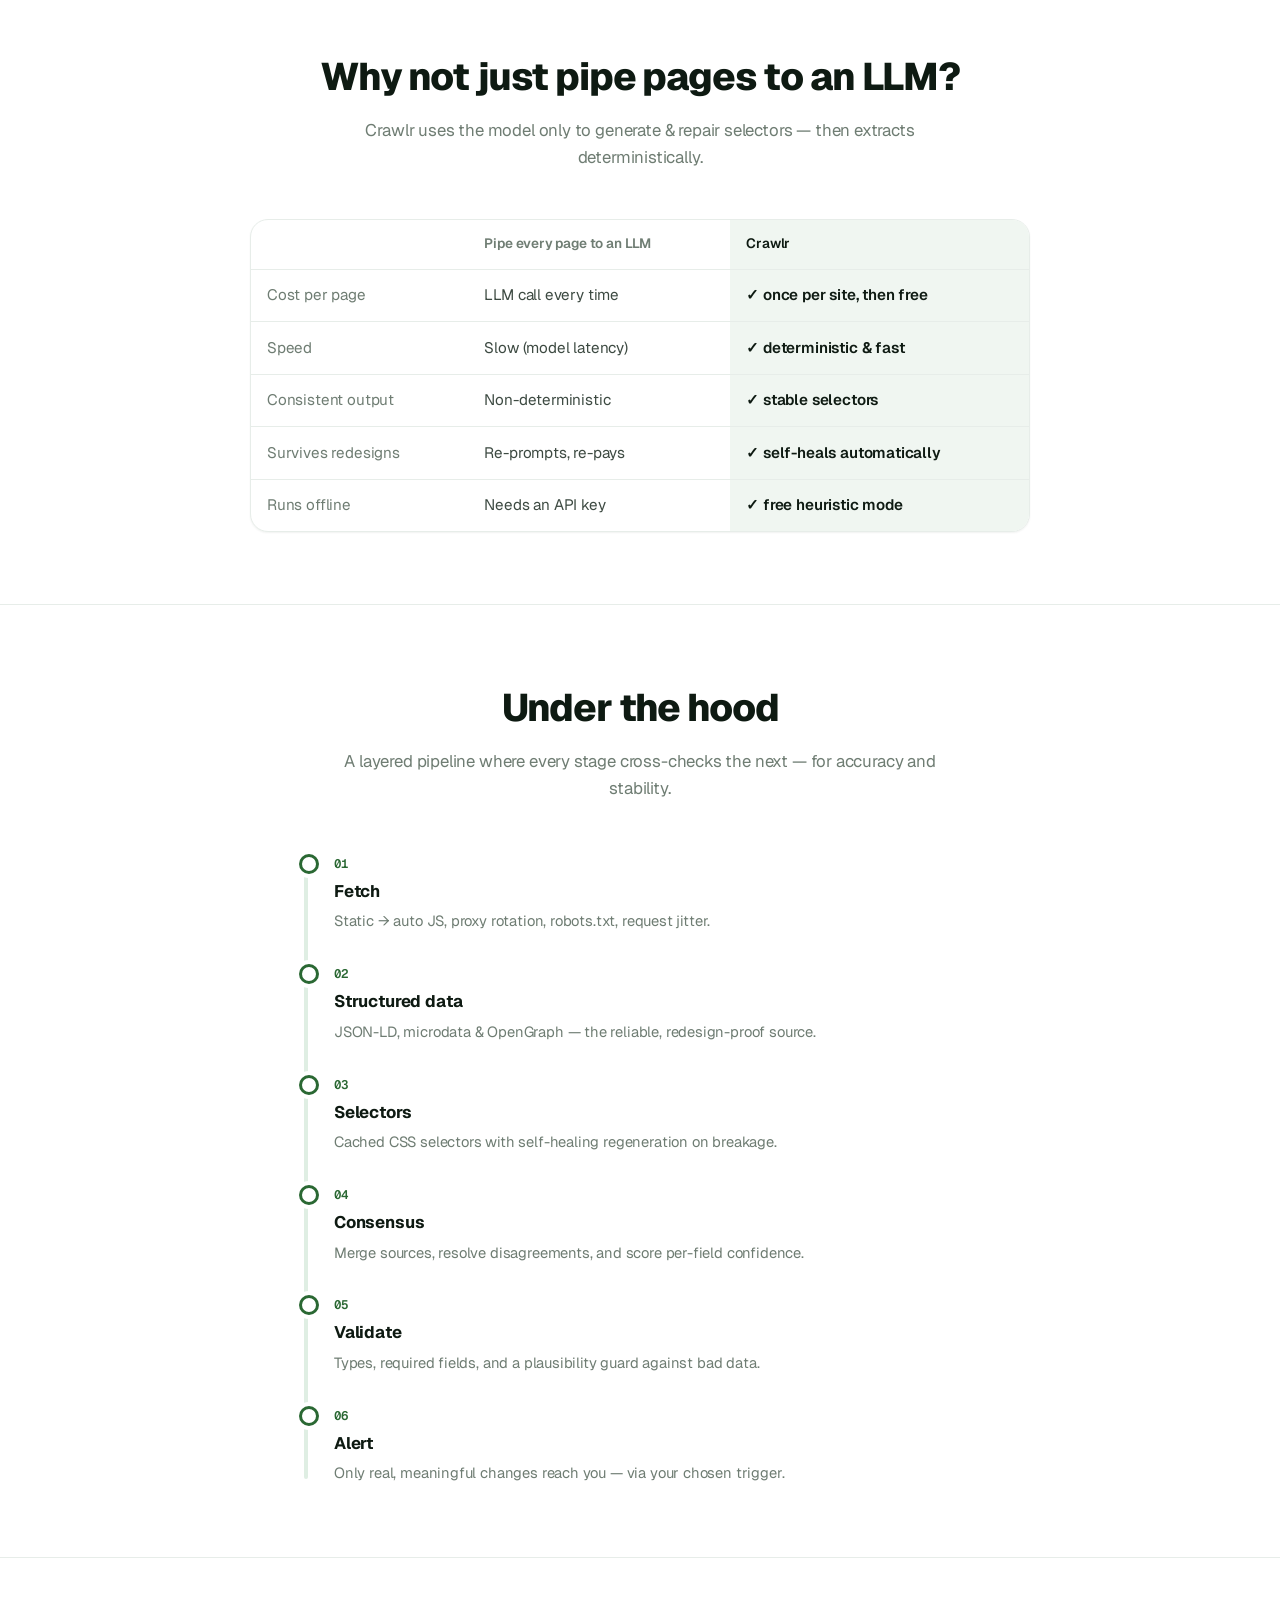
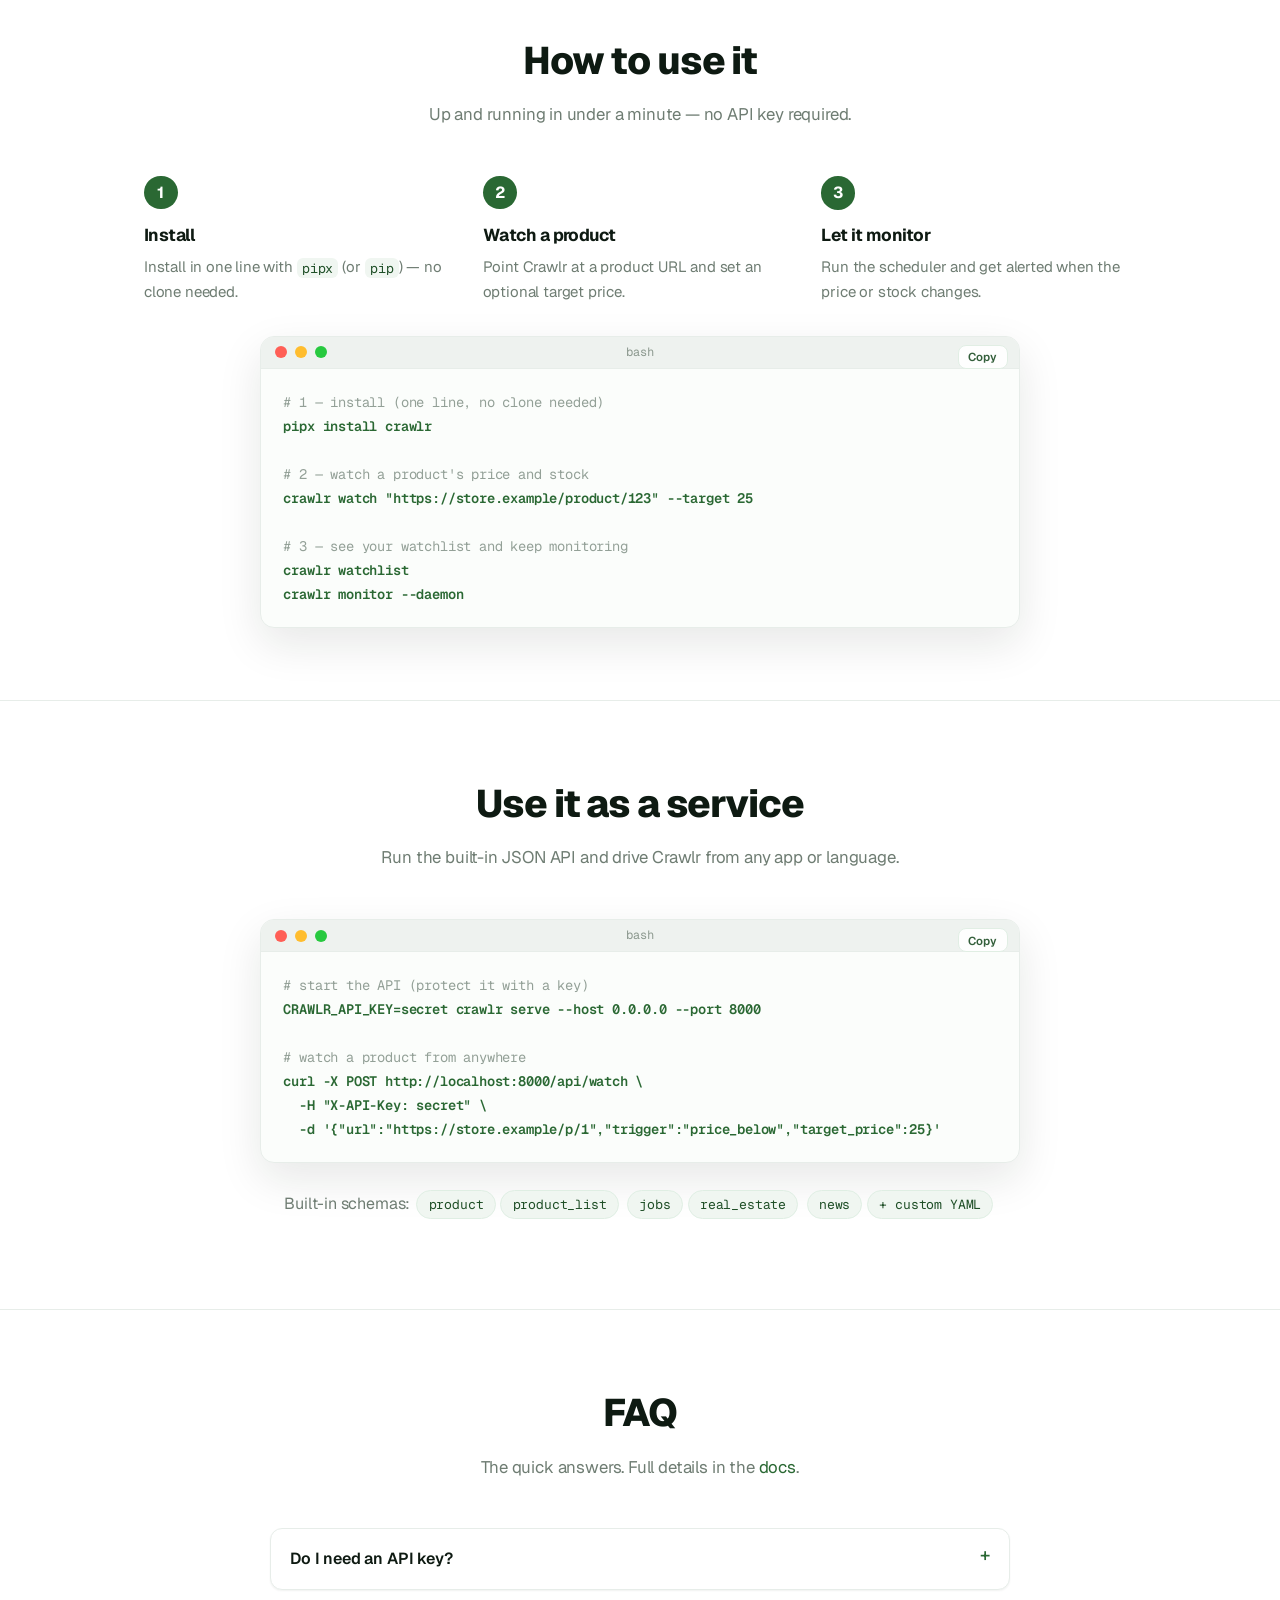
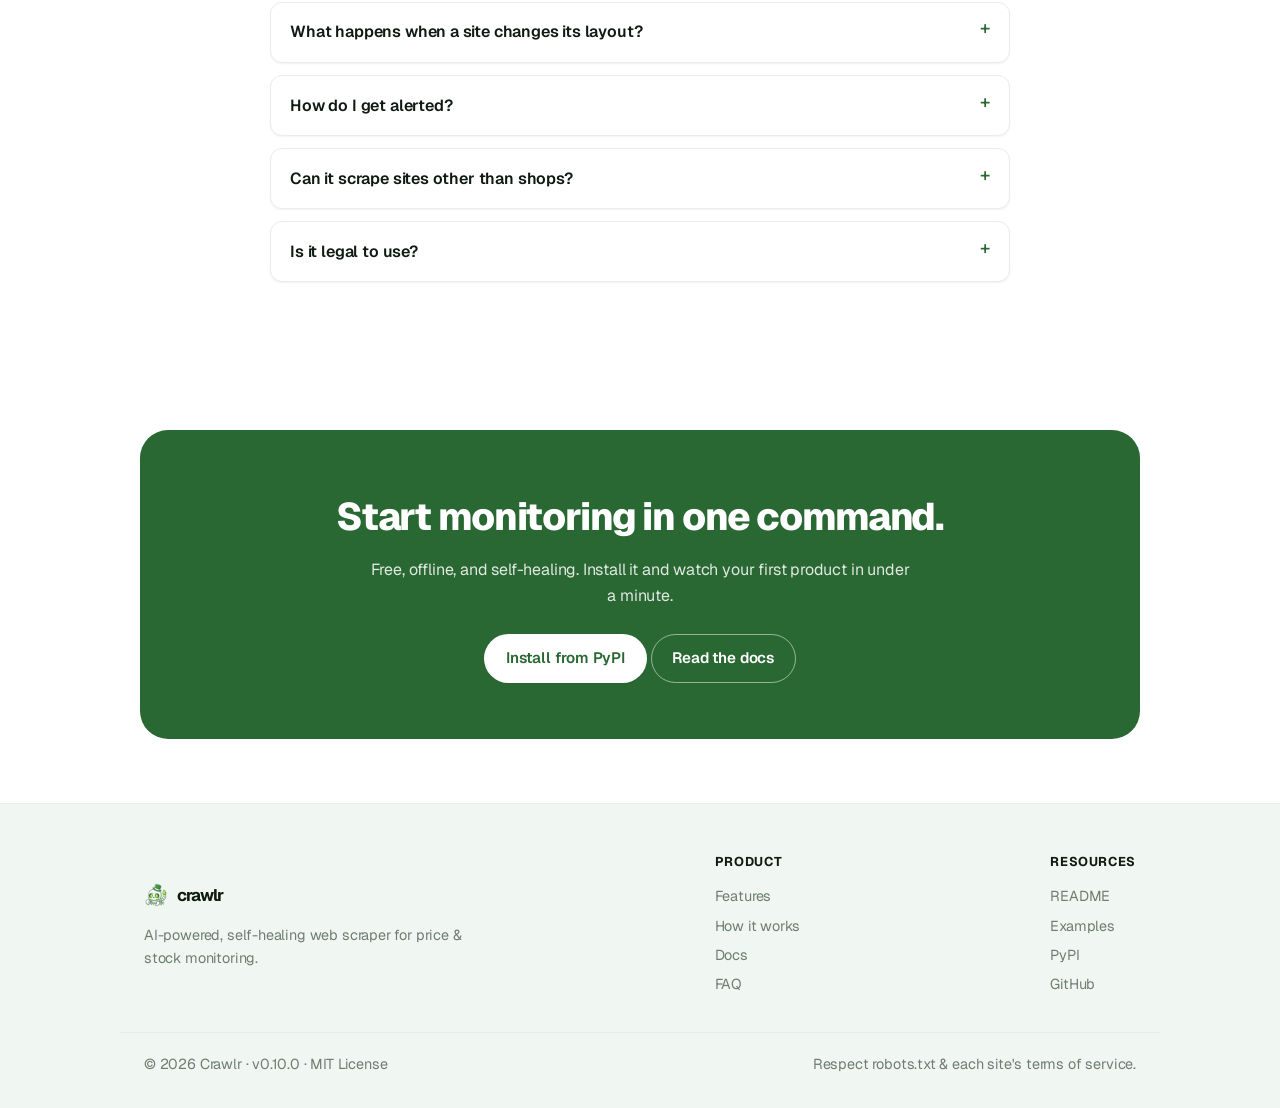
==== commit 03c40315: "Fix text in index.html for better readability" ====
--- a/web/index.html
+++ b/web/index.html
@@ -59,8 +59,8 @@
       <h1 data-aos="fade-up">Track competitor prices<br><span class="accent">without your scraper breaking.</span></h1>
       <p class="lead" data-aos="fade-up" data-aos-delay="80">
         An AI-powered, self-healing web scraper for e-commerce price &amp; stock monitoring.
-        When a site changes its layout, Crawlr repairs its own selectors — so your
-        monitoring never silently dies.
+        When a site changes its layout, Crawlr repairs its own selectors so your
+        monitoring never silently dies FR.
       </p>
       <div class="cta" data-aos="fade-up" data-aos-delay="160">
         <a class="btn btn-solid" href="#how">Get started</a>
